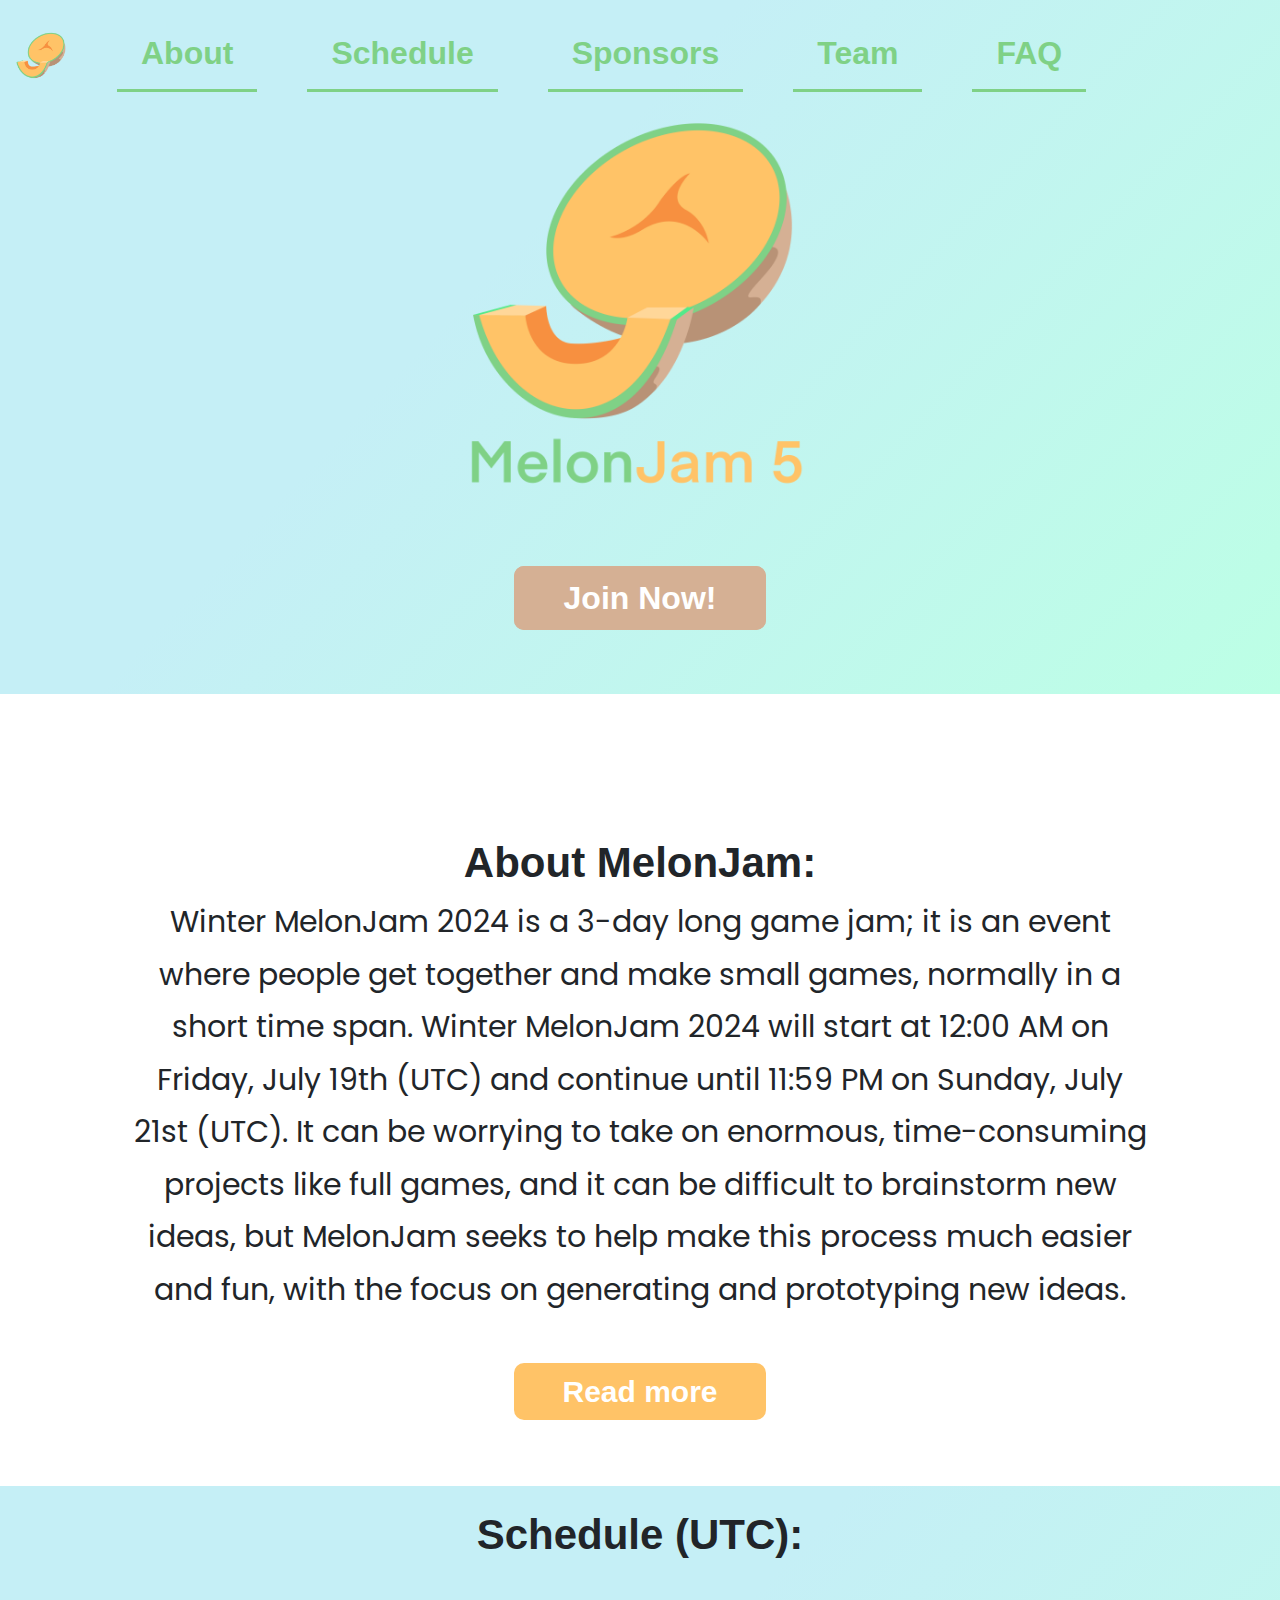
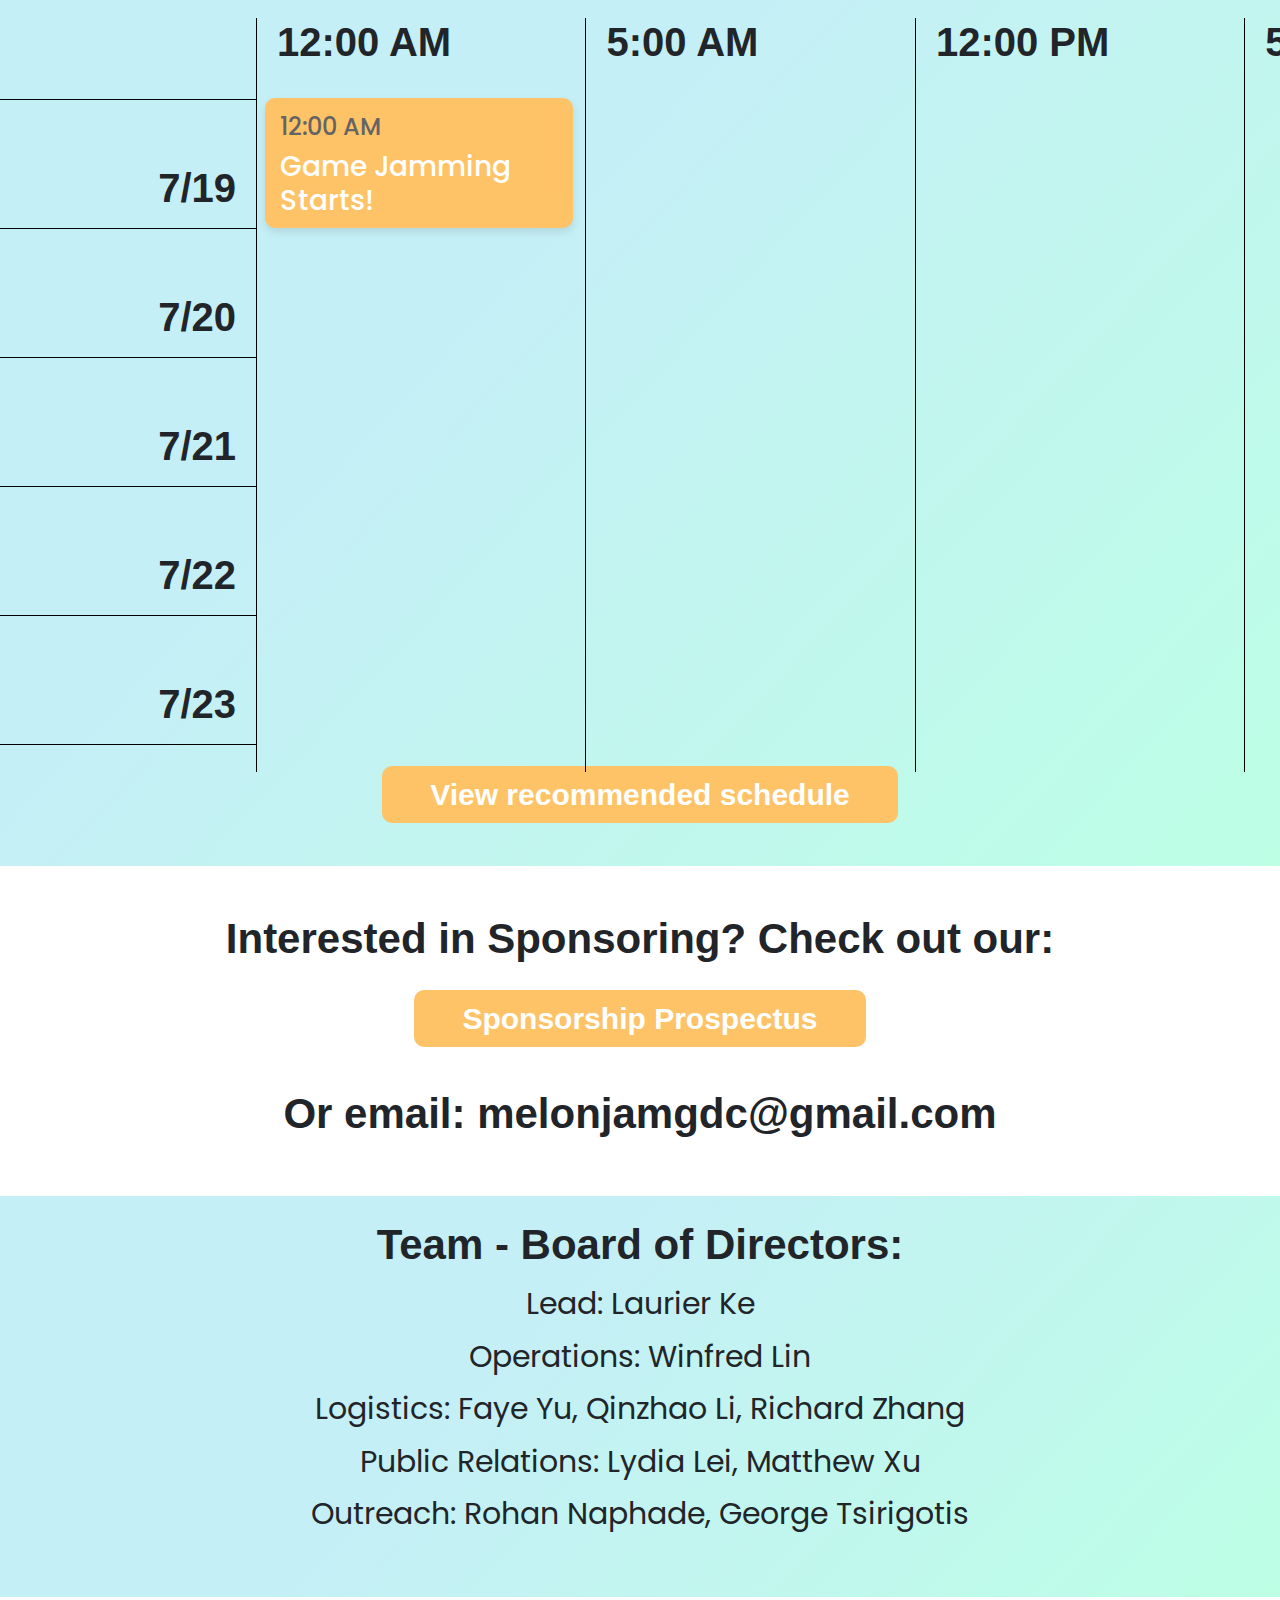
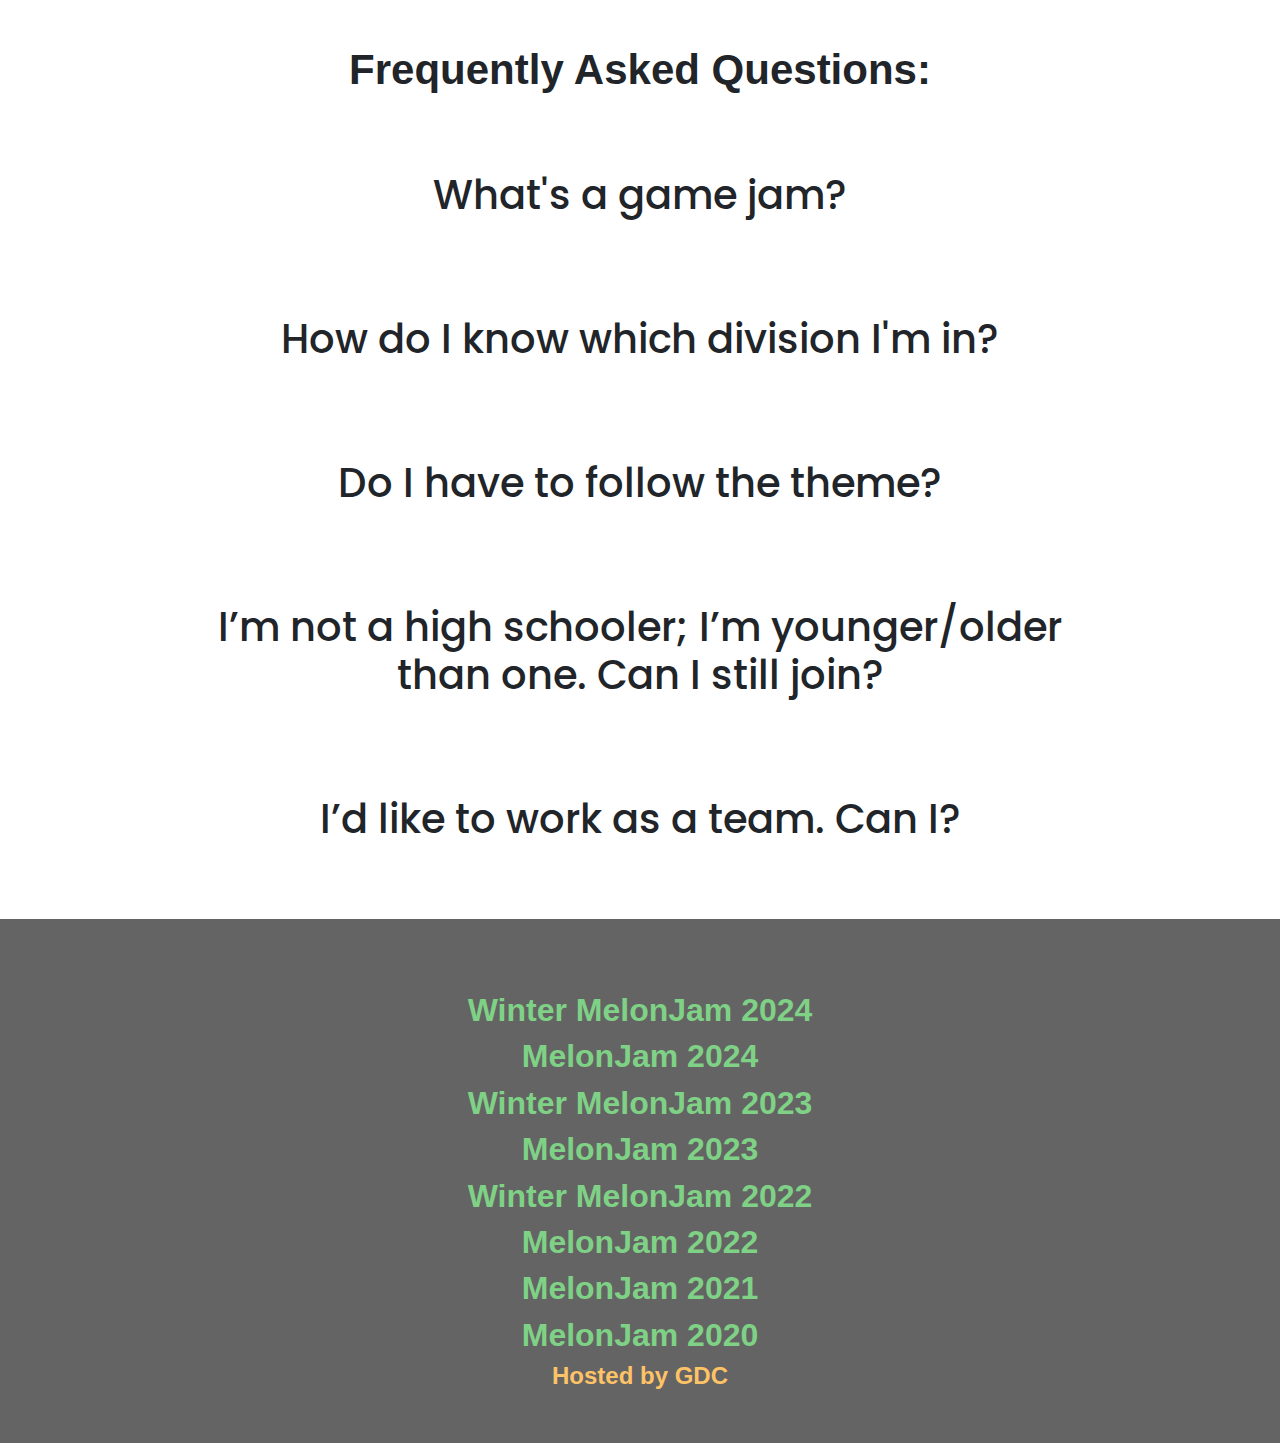
==== index.html @ fa2f2f5b "change names" ====
<!DOCTYPE html>
<html lang="en">

<head>
	<!-- Required meta tags -->
	<meta charset="utf-8">
	<meta name="viewport" content="width=device-width, initial-scale=1, shrink-to-fit=yes">

	<!-- Page Preview Information -->
	<meta name="description"
		content="Winter MelonJam 2024 is a game jam created by the Cupertino Game Dev Club with the intent of bridging the gap between high schoolers with a game development interest and experienced game developers.">
	<meta name="keywords"
		content="MelonJam 2, MelonJam 3, MelonJam 4, MelonJam 5, Melon Jam, MelonJam, Game Jam, CGDC, GDC, Game Dev Club, Cupertino, Cupertino Game Dev Club, Cupertino Game Development Club, Hackathon, Games, Video Games, Programming, Coding, Development, Unity, C#">
	<meta property="og:title" content="Winter MelonJam 2024">
	<meta property="twitter:title" content="Winter MelonJam 2024">
	<meta property="og:description"
		content="Winter MelonJam 2024 is a game jam created by the Cupertino Game Dev Club with the intent of bridging the gap between high schoolers with a game development interest and experienced game developers.">
	<meta property="twitter:description"
		content="Winter MelonJam 2024 is a game jam created by the Cupertino Game Dev Club with the intent of bridging the gap between high schoolers with a game development interest and experienced game developers.">
	<meta property="og:image" content="images/MelonJam 4/logos/melon_withBG.png">
	<meta property="twitter:image" content="images/MelonJam 4/logos/melon_withBG.png">
	<meta property="og:url" content="https://gamedevclub.tech/melonjam/">
	<link rel="shortcut icon" href="images/MelonJam 4/logos/melon-icon.png" />

	<!-- CSS stylesheets -->
	<link rel="stylesheet" href="css/primary.css">

	<!-- JavaScripts -->
	<script type="text/javascript" src="js/primary.js"></script>

	<!-- Fonts -->
	<link
		href="https://fonts.googleapis.com/css2?family=Poppins:ital,wght@0,100;0,200;0,300;0,400;0,500;0,600;0,700;0,800;0,900;1,100;1,200;1,300;1,400;1,500;1,600;1,700;1,800;1,900&display=swap"
		rel="stylesheet">

	<!-- Bootstrap -->
	<!-- <script src="https://code.jquery.com/jquery-3.4.1.slim.min.js" integrity="sha384-J6qa4849blE2+poT4WnyKhv5vZF5SrPo0iEjwBvKU7imGFAV0wwj1yYfoRSJoZ+n" crossorigin="anonymous"></script>
	<script src="https://cdn.jsdelivr.net/npm/popper.js@1.16.0/dist/umd/popper.min.js" integrity="sha384-Q6E9RHvbIyZFJoft+2mJbHaEWldlvI9IOYy5n3zV9zzTtmI3UksdQRVvoxMfooAo" crossorigin="anonymous"></script>
	<script src="https://stackpath.bootstrapcdn.com/bootstrap/4.4.1/js/bootstrap.min.js" integrity="sha384-wfSDF2E50Y2D1uUdj0O3uMBJnjuUD4Ih7YwaYd1iqfktj0Uod8GCExl3Og8ifwB6" crossorigin="anonymous"></script>

	<link rel="stylesheet" href="https://stackpath.bootstrapcdn.com/bootstrap/4.4.1/css/bootstrap.min.css" integrity="sha384-Vkoo8x4CGsO3+Hhxv8T/Q5PaXtkKtu6ug5TOeNV6gBiFeWPGFN9MuhOf23Q9Ifjh" crossorigin="anonymous">
	<link rel="stylesheet" href="https://stackpath.bootstrapcdn.com/font-awesome/4.7.0/css/font-awesome.min.css"> -->

	<link rel="stylesheet" href="https://maxcdn.bootstrapcdn.com/bootstrap/4.5.0/css/bootstrap.min.css">
	<script src="https://ajax.googleapis.com/ajax/libs/jquery/3.5.1/jquery.min.js"></script>
	<script src="https://cdnjs.cloudflare.com/ajax/libs/popper.js/1.16.0/umd/popper.min.js"></script>
	<script src="https://maxcdn.bootstrapcdn.com/bootstrap/4.5.0/js/bootstrap.min.js"></script>

	<link rel="stylesheet" href="https://cdnjs.cloudflare.com/ajax/libs/font-awesome/4.7.0/css/font-awesome.min.css">

	<title>Winter MelonJam 2024</title>

</head>

<style type="text/css">
	body,
	html {
		background-color: rgb(100, 100, 100);
	}
</style>

<body>

	<div id="header-div">
		<br>
		<nav class="navbar navbar-expand-md bg-transparent navbar-light">
			<a class="navbar-brand" href="#" onclick="scrollToTop()">
				<img src="images/Winter MelonJam 2024/logos/melon-icon.png" alt="MelonJam" id="navbar-logo">
			</a>
			<button class="navbar-toggler" type="button" data-toggle="collapse" data-target="#collapsibleNavbar">
				<span class="navbar-toggler-icon"></span>
			</button>
			<div class="collapse navbar-collapse navbar-toggleable-sm" id="collapsibleNavbar">
				<ul class="navbar-nav">
					<li class="nav-item">
						<a class="navbutton" href="#about" onclick="scrollToElement('about-div')">About</a>
					</li>
					<li class="nav-item">
						<a class="navbutton" href="#schedule" onclick="scrollToElement('schedule-div')">Schedule</a>
					</li>
					<li class="nav-item">
						<a class="navbutton" href="#sponsors" onclick="scrollToElement('sponsors-div')">Sponsors</a>
					</li>
					<li class="nav-item">
						<a class="navbutton" href="#team" onclick="scrollToElement('team-div')">Team</a>
					</li>
					<li class="nav-item">
						<a class="navbutton" href="#FAQ" onclick="scrollToElement('faq-div')">FAQ</a>
					</li>
				</ul>
			</div>
		</nav>

		<img src="images/Winter MelonJam 2024/logos/melon5_no_date.png" alt="MelonJam" id="header-logo" onclick="scrollToTop()">

		<br><br>

		<a href="https://itch.io/jam/melonjam5" id="join-button" target="_blank">Join Now!</a>
		<br><br><br><br>
	</div>


	<div id="about-div">
		<br><br>

		<!-- <img src="images/Winter MelonJam 2024/logos/theme_text.png" /> -->

		<br><br>
		<br><br>
		<h1 style="font-size: 42px; font-weight: 600;">About MelonJam:</h1>
		<h1
			style="width: 80vw; margin: auto; line-height: 1.75; font-weight: 400; font-size: 30px; font-family: 'Poppins', sans-serif;">
			Winter MelonJam 2024 is a 3-day long game jam; it is an event where people get together and make small games, normally
			in a short time span. Winter MelonJam 2024 will start at 12:00 AM on Friday, July 19th (UTC) and continue until 11:59
			PM on Sunday, July 21st (UTC). It can be worrying to take on enormous, time-consuming projects like full
			games, and it can be difficult to brainstorm new ideas, but MelonJam seeks to help make this process much
			easier and fun, with the focus on generating and prototyping new ideas.
			<br><br>
			<span id="about-more-text">
				Winter MelonJam 2024 was created by the Cupertino Game Development Club with the intent of bridging the gap
				between high schoolers with a game development interest and experienced game developers. We offer a
				chance for students interested in game development to try their hand at making a small game while
				encouraging them to improve their skills so that they can make something big in the future. True to the
				purpose of a game jam, MelonJam also gives developers a chance to have fun brainstorming and developing
				a game, irrespective of experience.
				<br><br>
			</span>
		</h1>
		<a id="read-more-button" onclick="readMore()">Read more</a>
		<br><br><br><br>
	</div>

	<!-- hidden for now -->
	<div id="schedule-div">
		<br>
		<h1 style="font-size: 42px; font-weight: 600;">Schedule (UTC):</h1>
		<!-- <br>
		<h1 style="font-weight: 400; font-size: 36px; font-family: 'Poppins', sans-serif; line-height: 2;"><i>August 6th, 8:00 AM:</i> Theme Announced<br><i>August 9th, 6:00 PM:</i> MelonJam Ends</h1>
		<br><br><br> -->

		<div id="days">
			<hr style="border-color: black;">
			<br><br>
			<h1 class="day-text">7/19</h1>
			<hr style="border-color: black;">
			<br><br>
			<h1 class="day-text">7/20</h1>
			<hr style="border-color: black;">
			<br><br>
			<h1 class="day-text">7/21</h1>
			<hr style="border-color: black;">
			<br><br>
			<h1 class="day-text">7/22</h1>
			<hr style="border-color: black;">
			<br><br>
			<h1 class="day-text">7/23</h1>
			<hr style="border-color: black;">
		</div>

		<div id="timings">
			<div class="time-column">
				<h1 class="time-text">12:00 AM</h1>
				<br>
				<div class="event special" onclick="openModal('start-modal')">
					<h4 style="color: rgb(100, 100, 100);">12:00 AM</h4>
					<h3>Game Jamming<br>Starts!</h3>
				</div>
				<div id="start-modal" class="event-modal">
					<span class="close" onclick="closeModal('start-modal')">&times</span>
					<h3 style="font-weight: 700">Game Jamming Begins!</h3>
					<div style="margin-top: 15px; padding-left: 5px;">
						<i class="icon fa fa-clock-o"></i>
						<h4
							style="font-weight: 600; font-family: 'Poppins', sans-serif; display: inline-block; padding-left: 10px; margin-top: -2px; vertical-align: top;">
							7/23, 12:00 AM</h4>
						<br>
						<i class="icon fa fa-external-link"></i>
						<h4
							style="font-weight: 600; font-family: 'Poppins', sans-serif; display: inline-block; padding-left: 10px; margin-top: -2px; vertical-align: top;">
							<a href="https://melon-jam-3.devpost.com/">Devpost</a>
						</h4>
					</div>
				</div>
				<div class="event placeholder">
					<h1>placeholder</h1>
				</div>
				<div class="event placeholder">
					<h1>placeholder</h1>
				</div>
				<div class="event placeholder">
					<h1>placeholder</h1>
				</div>
				<div class="event placeholder">
					<h1>placeholder</h1>
				</div>
				<br>
			</div>

			<div class="time-column">
				<h1 class="time-text">5:00 AM</h1>
				<br>
				<div class="event placeholder">
					<h1>placeholder</h1>
				</div>
				<div class="event placeholder">
					<h1>placeholder</h1>
				</div>
				<div class="event placeholder">
					<h1>placeholder</h1>
				</div>
				<div class="event placeholder">
					<h1>placeholder</h1>
				</div>
				<div class="event placeholder">
					<h1>placeholder</h1>
				</div>
				<br>
			</div>

			<div class="time-column">
				<h1 class="time-text">12:00 PM</h1>
				<br>
				<div class="event placeholder">
					<h1>placeholder</h1>
				</div>
				<div class="event placeholder">
					<h1>placeholder</h1>
				</div>
				<div class="event placeholder">
					<h1>placeholder</h1>
				</div>
				<div class="event placeholder">
					<h1>placeholder</h1>
				</div>
				<div class="event placeholder">
					<h1>placeholder</h1>
				</div>
				<br>
			</div>

			<div class="time-column">
				<h1 class="time-text">5:00 PM</h1>
				<br>
				<div class="event placeholder">
					<h1>placeholder</h1>
				</div>
				<div class="event placeholder">
					<h1>placeholder</h1>
				</div>
				<div class="event placeholder">
					<h1>placeholder</h1>
				</div>
				<div class="event placeholder">
					<h1>placeholder</h1>
				</div>
				<div class="event placeholder">
					<h1>placeholder</h1>
				</div>
				<br>
			</div>

			<div class="time-column">
				<h1 class="time-text">6:00 PM</h1>
				<br>
				<div class="event placeholder">
					<h1>placeholder</h1>
				</div>
				<div class="event placeholder">
					<h1>placeholder</h1>
				</div>
				<div class="event placeholder">
					<h1>placeholder</h1>
				</div>
				<div class="event placeholder">
					<h1>placeholder</h1>
				</div>
				<div class="event placeholder">
					<h1>placeholder</h1>
				</div>
				<br>
			</div>

			<div class="time-column">
				<h1 class="time-text">8:00 PM</h1>
				<br>
				<div class="event placeholder">
					<h1>placeholder</h1>
				</div>
				<div class="event placeholder">
					<h1>placeholder</h1>
				</div>
				<div class="event special" onclick="openModal('end-modal')">
					<h4 style="color: rgb(100, 100, 100);">11:59 PM</h4>
					<h3>Game Jamming<br>Ends</h3>
				</div>
				<div id="end-modal" class="event-modal" style="margin-top: 15px">
					<span class="close" onclick="closeModal('end-modal')">&times</span>
					<h3 style="font-weight: 700">Game Jamming Ends!</h3>
					<div style="margin-top: 15px; padding-left: 5px;">
						<i class="icon fa fa-clock-o"></i>
						<h4
							style="font-weight: 600; font-family: 'Poppins', sans-serif; display: inline-block; padding-left: 10px; margin-top: -2px; vertical-align: top;">
							7/24, 11:59 PM</h4>
						<br>
						<i class="icon fa fa-external-link"></i>
						<h4
							style="font-weight: 600; font-family: 'Poppins', sans-serif; display: inline-block; padding-left: 10px; margin-top: -2px; vertical-align: top;">
							<a href="https://melon-jam-3.devpost.com/">Devpost</a>
						</h4>
					</div>
				</div>
				<div class="event placeholder">
					<h1>placeholder</h1>
				</div>
				<div class="event placeholder">
					<h1>placeholder</h1>
				</div>
				<br>
			</div>
		</div>

		<a id="schedule-extra-button"
			href="https://docs.google.com/document/d/e/2PACX-1vTiIDMz_FLWM-II-eNREgKXKWJWt0DzXrALLHUT91txx8PkkzR3udskTYb6exy9FwD1CJ2N05s0YTfB/pub">View
			recommended schedule</a>
	</div>

	<div id="sponsors-div">
		<br><br>
		<!--
		<h1 style="font-size: 42px; font-weight: 600; font-family: 'Century Gothic', sans-serif;">MelonJam Sponsors &
			Partners:</h1>

		<br>
		
		<h1 style="font-size: 42px; font-weight: 600; font-family: 'Century Gothic', sans-serif;">Gold Tier</h1>

		<div id="golds" style="display: flex; width: 100%; justify-content: center; ">
			<div style="width: 500px; position: relative;" class="sponsor">
				<img decoding="async" width="177" height="192"
					src="https://cartooncoffeegames.com/wp-content/uploads/2023/01/CC-Wave-001.gif"
					class="attachment-large size-large wp-image-298" style="-webkit-filter: drop-shadow(5px 5px 5px #ffd700);
    filter: drop-shadow(5px 5px 5px #ffd700);" onclick="window.open('https://cartooncoffeegames.com/')">

				<img src="images/Winter MelonJam 2023/sponsors/cartoon-coffee.png" alt="Cartoon Coffee"
					style="width:fit-content; position: absolute; top: 50%; left: 50%; transform: translate(-65%, -20%); min-width: 446px"
					class="sponsor sp-gold" width="446" height="121"
					onclick="window.open('https://cartooncoffeegames.com/')">
			</div>


			<img src="images/Winter MelonJam 2023/sponsors/wolfram.png" alt="Wolfram" class="sponsor sp-gold"
				width="300" height="236.5" onclick="window.open('https://www.wolfram.com')">
		</div>




		<h1 style="font-size: 42px; font-weight: 600; font-family: 'Century Gothic', sans-serif;">Silver Tier</h1>

		<img src="images/Winter MelonJam 2023/sponsors/synty_studios.png" alt="Synty Studios" class="sponsor sp-silver"
			width="300" height="90" onclick="window.open('https://www.syntystudios.com/')">


		<img src="images/Winter MelonJam 2024/sponsors/onepassword.png" alt="1password" class="sponsor sp-silver" width="300"
			height="=80" onclick="window.open('https://1password.com/')">

		<br>
		<img src="images/Winter MelonJam 2024/sponsors/axure.svg" alt="Axure" class="sponsor sp-silver" width="300" height="80"
			onclick="window.open('https://www.axure.com/')">


		<img src="images/Winter MelonJam 2023/sponsors/WeLoveIndies.png" alt="WeLoveIndies" class="sponsor sp-silver"
			width="300" height="73" onclick="window.open('https://www.weloveindies.com/en')">

		<br>
		<img src="images/Winter MelonJam 2023/sponsors/interview-cake.png" alt="Interview Cake"
			class="sponsor sp-silver" width="400" height="74" onclick="window.open('https://www.interviewcake.com/')">

		<img src="images/Winter MelonJam 2023/sponsors/wesbos.png" alt="wesbos" class="sponsor sp-silver" width="150"
			height="123" onclick="window.open('https://wesbos.com/')">



		<img src="images/Winter MelonJam 2024/sponsors/simmer.png" alt="Simmer.io" class="sponsor sp-silver" width="150"
			height="150" onclick="window.open('https://simmer.io/')">

		<br>

		<h1 style="font-size: 42px; font-weight: 600; font-family: 'Century Gothic', sans-serif;">Bronze Tier</h1>

		<img src="images/Winter MelonJam 2024/sponsors/desmos.png" alt="Desos" class="sponsor sp-bronze" width="300" height="80"
			onclick="window.open('https://www.desmos.com/')">

		<img src="images/MelonJam 4/sponsors/construct.svg" alt="Construct" class="sponsor sp-bronze" width="180"
			height="180" onclick="window.open('https://www.construct.net/')">

		<img src="images/MelonJam 5/sponsors/Kenney.png" alt="Kenney" class="sponsor sp-bronze" width="160" height="60"
			onclick="window.open('https://www.swish-swoosh.com/')">

		<br>
		<img src="images/Winter MelonJam 2023/sponsors/aseprite.png" alt="Aseprite" class="sponsor sp-bronze"
			width="142" height="57" onclick="window.open('https://aseprite.com')">

		<img src="images/Winter MelonJam 2023/sponsors/pyxel-edit.png" alt="Pyxel Edit" class="sponsor sp-bronze"
			width="158" height="58" onclick="window.open('https://pyxeledit.com/')">
		<img src="images/MelonJam 2/sponsors/aops.png" alt="AoPS" class="sponsor sp-bronze" width="240" height="80"
			onclick="window.open('https://artofproblemsolving.com/company')">

		<br>

		<h1 style="font-size: 42px; font-weight: 600; font-family: 'Century Gothic', sans-serif;">Powered By</h1>

		<img src="images/Winter MelonJam 2023/sponsors/hack+.png" alt="Hack+" class="sponsor" style="-webkit-filter: drop-shadow(20px 20px 20px #579dff);
    filter: drop-shadow(20px 20px 20px #579dff);" width="250" height="70" onclick="window.open('https://hackplus.io')">
		<br><br>
		-->
		<h1 style="font-size: 42px; font-weight: 600;">Interested in Sponsoring? Check out our:</h1>
		<br>
		<a id="prospectus-button" target="_blank"
			href="https://drive.google.com/file/d/1rzOGh5JLQzOQ8kSi34Z1xXZ49QATA4wv/view">Sponsorship Prospectus</a>
		<br>
		<br>
		<br>
		<h1 style="font-size: 42px; font-weight: 600;"> Or email: melonjamgdc@gmail.com</h1>
		<br><br>
	</div>



	<div id="team-div">
		<br>
		<h1 style="font-size: 42px; font-weight: 600;">Team - Board of Directors:</h1>
		<h1 style="font-weight: 400; font-size: 30px; font-family: 'Poppins', sans-serif; line-height: 1.75;">
			Lead: Laurier Ke<br>
			Operations: Winfred Lin<br>
			Logistics: Faye Yu, Qinzhao Li, Richard Zhang<br>
			Public Relations: Lydia Lei, Matthew Xu<br>
			Outreach: Rohan Naphade, George Tsirigotis
		</h1>
		<br><br>
	</div>

	<div id="faq-div">
		<br><br>
		<h1 style="font-size: 42px; font-weight: 600; font-family: 'Century Gothic', sans-serif;">Frequently Asked
			Questions:</h1>
		<br>

		<div class="faq" onclick="expandFAQ(0)" onmouseover="enterHoverFAQ(0)" onmouseout="exitHoverFAQ(0)">
			<h1 style="font-weight: 500;">What's a game jam?</h1>
			<p class="faq-answer">
				<br>
				A game jam is a lot like a hackathon for games. People develop games using any tools that they have,
				then submit them by a due date. As with hackathons, people are free to use any resources that are
				available to them to develop their game: their game engine of choice, their digital art program of
				choice, youtube coding tutorials, books on art, anything. You can even use human resources—you can team
				up with others to make your game better.
				<br><br>
				Most game jams, as does MelonJam, also have a theme. Some jams prefer or require that you stick to the
				theme; others don’t, and only intend for the theme to be a tool to kickstart your brainstorming. To make
				the jam more challenging and to enforce creativity via restriction, MelonJam requires that you connect
				your game to the theme in some way.
				<br><br>
			</p>
		</div>

		<div class="faq" onclick="expandFAQ(1)" onmouseover="enterHoverFAQ(1)" onmouseout="exitHoverFAQ(1)">
			<h1 style="font-weight: 500;">How do I know which division I'm in?</h1>
			<p class="faq-answer">
				<br>
				<img style="width:80%; height: 80%" src="images/Winter MelonJam 2024/logos/mj5_flowchart.png" alt="">
				<br><br>
				<!--At present, the pandemic has forced most schools to make use of distance learning; even before that, schools have been utilizing technology to aid students in education. We are therefore relatively confident that you are affiliated in some way with a learning management system. In the sign up form, we will request some of the information associated with that account—only as much as is appropriate to confirm your identity, and no more. Once you sign up, we will use the information given to us to determine whether you are a high school student or younger. If you cannot do so, you still have the chance to compete for the advanced prize.-->
				<!--You can use the flowchart above, or look at the requirements below. For MelonJam 5, we will have 3 divisions with staggered prizes: Novice, Intermediate, and Advanced.-->
				You can use the flowchart above. For Winter MelonJam 2024, we will have 3 divisions with staggered prizes: Novice,
				Intermediate, and Advanced.
				<br><br>
				If you feel confident enough, feel free to jump to a higher division and get better prizes! On the flip
				side - no smurfing.
				<!--
				NOVICE:<br>
				- First < 1 week game jam for over half your team AND<br>
				- Over half the team has < 1 year of game dev experience<br><br>
				INTERMEDIATE:<br>
				- MelonJam 5 is the first < 1 week game jam for exactly half your team OR<br>
				- <= 2 years game dev experience for all of the team OR<br>
				- Each member published <=3 games OR<br>
				- MelonJam is the 2nd or 3rd < 1 week game jam for all of the team OR<br>
				- 1st time participating in a game-related project with this team (this one's more loose; if you feel confident enough, feel free to jump to Advanced and get better prizes!)<br><br>
				All teams that don't fall under any of the requirements above participate in the Advanced category.-->
				<br><br>
			</p>
		</div>

		<div class="faq" onclick="expandFAQ(2)" onmouseover="enterHoverFAQ(2)" onmouseout="exitHoverFAQ(2)">
			<h1 style="font-weight: 500;">Do I have to follow the theme?</h1>
			<p class="faq-answer">
				<br>
				Yes; to be eligible for a prize, your game must have some aspect that fits the theme in some way. This
				is because we want to make the jam more challenging as well as enforce creativity through restriction.
				<br><br>
			</p>
		</div>

		<br>

		<div class="faq" onclick="expandFAQ(3)" onmouseover="enterHoverFAQ(3)" onmouseout="exitHoverFAQ(3)">
			<h1 style="font-weight: 500;">I’m not a high schooler; I’m younger/older than one. Can I still join? </h1>
			<p class="faq-answer">
				<br>
				Yes; we do not intend to restrict anyone from participating in MelonJam. While we do target
				pre-collegiate students in particular, we believe that there is much to gain from having people from all
				sorts of backgrounds share their games and ideas with others.
				<br><br>
			</p>
		</div>

		<div class="faq" onclick="expandFAQ(4)" onmouseover="enterHoverFAQ(4)" onmouseout="exitHoverFAQ(4)">
			<h1 style="font-weight: 500;">I’d like to work as a team. Can I?</h1>
			<p class="faq-answer">
				<br>
				Yes, you may, for any group of up to 4 people. Just make sure you confirm which division your team falls
				under; the definitions were made to prevent piggybacking, where one experienced team member takes care
				of the work for others.
				<br><br>
			</p>
		</div>

		<br><br>
	</div>

	<footer id="footer">
		<br><br><br>
		<h2 class="footerMJ" onclick="scrollToTop()">Winter MelonJam 2024</h2> <!-- new -->
		<h2 class="footerMJ" onclick="window.open('./2024')">MelonJam 2024</h2> <!-- new -->
		<h2 class="footerMJ" onclick="window.open('./winter2023')">Winter MelonJam 2023</h2>
		<h2 class="footerMJ" onclick="window.open('./2023')">MelonJam 2023</h2>
		<h2 class="footerMJ" onclick="window.open('./winter2022')">Winter MelonJam 2022</h2>
		<h2 class="footerMJ" onclick="window.open('./2022')">MelonJam 2022</h2>
		<h2 class="footerMJ" onclick="window.open('./2021')">MelonJam 2021</h2>
		<h2 class="footerMJ" onclick="window.open('./2020')">MelonJam 2020</h2>
		<h4 class="footerGDC" onclick="window.location.href = '..'">Hosted by GDC<h4>
				<br> <!--test-->

				<p class="legal" style="display: none;">MelonJam is fiscally sponsored by Hack Club Bank, a project by
					the The Hack Foundation (d.b.a Hack Club), a 501(c)(3) nonprofit (EIN: 81-2908499).</p>
	</footer>

</body>

</html>
---- css/primary.css ----
::selection {
    background: rgba(118, 250, 255, 0.164);
    text-shadow: 0px 0px 2px;
}

::-webkit-scrollbar {
    width: 10px;
    background-color: rgb(197, 239, 246);
}



/* Track */
::-webkit-scrollbar-track {
    border-radius: 0px;
    background: rgba(0, 0, 0, 0);
}

/* Handle */
::-webkit-scrollbar-thumb {
    background: rgb(127, 209, 134);
    border-radius: 10px;
}

/* Handle on hover */
::-webkit-scrollbar-thumb:hover {
    background: rgb(95, 157, 101);
}

#header-div {
    background: linear-gradient(313deg, rgba(2, 0, 36, 1) 0%, rgba(188, 255, 229, 1) 0%, rgba(197, 239, 246, 1) 61%);
    margin-top: -15px;
    width: 100%;
    text-align: center;
}

#navbar-logo {
    width: 50px;
    height: 50px;
    margin-right: 35px;
    transition: all 0.5s;
}

#navbar-logo:hover {
    transform: scale(1.25);
}

.navbutton {
    display: inline-block;
    font-size: 32px;
    color: rgb(127, 209, 134);
    font-weight: 700;
    padding: 12px 24px;
    padding-bottom: 12px;
    border-radius: 0px;
    text-decoration: none;
    position: relative;
    border-bottom: solid 3px rgb(127, 209, 134);
    margin-right: 50px;
    transition: all 0.7s;
}

.navbutton:hover {
    border-bottom: none;
    border-radius: 50px;
    text-decoration: none;
    text-decoration-color: white;
    color: white;
    background-color: rgb(127, 209, 134);
}

#header-logo {
    cursor: pointer;
    width: 450px;
    height: 450px;
    text-align: center;
    transition: all 0.5s;
}

#header-logo:hover {
    transform: scale(1.05);
    /* filter: drop-shadow(5px 5px 5px rgba(255, 195, 103, 0.625)); */
}

#dates {
    font-family: 'Poppins', sans-serif;
    font-weight: 600;
}

#join-button {
    font-size: 32px;
    font-weight: 700;
    color: white;
    border: 2px solid rgb(213, 176, 148);
    background-color: rgb(213, 176, 148);
    padding: 12px 48px;
    border-radius: 10px;
    transition: all 0.5s;
    font-family: 'Century Gothic', sans-serif;
}

#join-button:hover {
    color: white;
    padding: 12px 64px;
    border-radius: 25px;
    border-color: rgb(192, 153, 133);
    text-decoration: none;
    background-color: rgb(192, 153, 133);
}

#about-div {
    width: 100%;
    text-align: center;
    background-color: white;
    font-weight: 700;
    font-family: 'Century Gothic', sans-serif;
}

#about-more-text {
    display: none;
}

#read-more-button {
    background-color: rgba(255, 195, 103, 1.0);
    cursor: pointer;
    font-size: 30px;
    color: white;
    border-radius: 10px;
    padding: 12px 48px;
    transition: all 0.5s;
}

#read-more-button:hover {
    color: white;
    background-color: rgba(247, 144, 64, 1.0);
    border-radius: 25px;
    padding: 12px 64px;
}

#schedule-extra-button {
    margin-top: 1050px;
    background-color: rgba(255, 195, 103, 1.0);
    cursor: pointer;
    font-size: 30px;
    color: white;
    border-radius: 10px;
    padding: 12px 48px;
    transition: all 0.5s;
}

#schedule-extra-button:hover {
    background-color: rgba(247, 144, 64, 1.0);
    border-radius: 25px;
    padding: 12px 64px;
    text-decoration: none;
}

#schedule-div {
    background: linear-gradient(313deg, rgba(2, 0, 36, 1) 0%, rgba(188, 255, 229, 1) 0%, rgba(197, 239, 246, 1) 61%);
    width: 100%;
    height: 980px;
    text-align: center;
    font-weight: 700;
    font-family: 'Century Gothic', sans-serif;
}

#days {
    margin-top: 115px;
    width: 20%;
    float: left;
    text-align: right;
}

.day-text {
    font-weight: 700;
    padding-right: 20px;
}

#timings {
    white-space: nowrap;
    float: left;
    width: 80%;
    margin-top: 50px;
    overflow-x: scroll;
}

.time-column {
    text-align: left;
    position: relative;
    width: 325px;
    /* 26.66% */
    display: inline-block;
    vertical-align: top;
    margin: auto;
    border-left: 1px solid black;
}

.time-text {
    font-weight: 600;
    padding-left: 20px;
}

.event {
    color: white;
    background-color: rgb(127, 209, 134);
    width: 95%;
    height: 130px;
    margin: auto;
    font-family: 'Poppins', sans-serif;
    border-radius: 10px;
    padding: 15px 0px 0px 15px;
    cursor: pointer;
    box-shadow: 0 4px 8px 0 rgba(0, 0, 0, 0.1);
    transition: all 0.2s;
}

.event:hover {
    box-shadow: 0 4px 8px 0 rgba(0, 0, 0, 0.2), 0 6px 20px 0 rgba(0, 0, 0, 0.19);
    background-color: rgb(124, 194, 130);
}

.placeholder {
    visibility: hidden;
}

.special {
    background-color: rgb(255, 195, 103);
}

.special:hover {
    background-color: rgb(245, 175, 71);
}

.event-modal {
    display: none;
    /* Hidden by default */
    position: absolute;
    /* Stay in place */
    z-index: 1;
    /* Sit on top */
    padding: 20px;
    /* Location of the box */
    width: 400px;
    height: auto;
    margin-left: 10px;
    margin-top: 10px;
    border-radius: 10px;
    padding: 20px;
    box-shadow: 0 4px 8px 0 rgba(0, 0, 0, 0.2);
    transition: all 0.2s;
    overflow: auto;
    /* Enable scroll if needed */
    background-color: white;
}

/* The Close Button */
.close {
    color: #aaaaaa;
    float: right;
    font-size: 28px;
    font-weight: bold;
    transition: all 0.2s;
}

.close:hover,
.close:focus {
    color: #000;
    text-decoration: none;
    cursor: pointer;
    transform: scale(1.25);
}

.icon {
    transform: scale(1.5);
}

#sponsors-div {
    width: 100%;
    text-align: center;
    font-family: 'Century Gothic', sans-serif;
    background-color: white;
}

.sponsor {
    display: inline-block;
    margin: 25px 50px;
    max-width: 90%;
    cursor: pointer;
    transition: all 0.5s;
}


.sp-gold {
    -webkit-filter: drop-shadow(20px 20px 20px #ffd700);
    filter: drop-shadow(20px 20px 20px #ffd700);
}

.sp-silver {
    -webkit-filter: drop-shadow(20px 20px 20px #606568);
    filter: drop-shadow(20px 20px 20px #606568);
}

.sp-bronze {
    -webkit-filter: drop-shadow(20px 20px 20px #CD7F32);
    filter: drop-shadow(20px 20px 20px #CD7F32);
}

.theme {
    margin: 0px 0px;
    max-width: 50%;
    cursor: pointer;
    transition: all 0.5s;
}

.theme:hover {
    transform: scale(1.10);
}

.sponsor:hover {
    transform: scale(1.05);
}

#prospectus-button {
    background-color: rgba(255, 195, 103, 1.0);
    cursor: pointer;
    font-size: 30px;
    font-weight: 600;
    color: white;
    border-radius: 10px;
    padding: 12px 48px;
    transition: all 0.5s;
}

#prospectus-button:hover {
    text-decoration: none;
    color: white;
    background-color: rgba(247, 144, 64, 1.0);
    border-radius: 25px;
    padding: 12px 64px;
}

#team-div {
    background: linear-gradient(313deg
            /* 223deg */
            , rgba(2, 0, 36, 1) 0%, rgba(188, 255, 229, 1) 0%, rgba(197, 239, 246, 1) 61%);
    width: 100%;
    font-family: 'Century Gothic', sans-serif;
    text-align: center;
}

#faq-div {
    width: 100%;
    text-align: center;
    background-color: white;
}

.faq {
    font-family: 'Poppins', sans-serif;
    width: 75vw;
    display: inline-block;
    margin: 20px;
    padding: 24px 36px;
    cursor: pointer;
    border-radius: 20px;
    transition: all 0.3s;
}

.faq-answer {
    font-family: 'Poppins', sans-serif;
    display: none;
    font-size: 24px;
}

#footer {
    width: 100%;
    background-color: rgb(100, 100, 100);
    height: 275px;
    text-align: center;
    color: rgb(127, 209, 134);
    font-family: 'Century Gothic', sans-serif;
}

.footerMJ {
    font-weight: 600;
    cursor: pointer;
    transition: all 0.2s;
}

.footerMJ:hover {
    letter-spacing: 1px;
}

.footerGDC {
    font-weight: 600;
    color: rgb(255, 195, 103);
    cursor: pointer;
    transition: all 0.2s;
}

.footerGDC:hover {
    letter-spacing: 1px;
}

.legal {
    color: white;
    font-family: 'Poppins', sans-serif;
    width: 50%;
    font-size: 18px;
    line-height: 1.5;
    margin: auto;
}

@media screen and (max-width: 1100px) {
    .navbutton {
        font-size: 20px;
        padding: 12px 18px;
        border-bottom: solid 2px rgb(127, 209, 134);
    }

    #navbar-logo {
        display: none;
    }
}

@media screen and (max-width: 1000px) {
    .faq {
        width: 90vw;
    }
}

@media screen and (max-width: 800px) {
    .legal {
        width: 80%;
    }

}

@media screen and (max-width: 768px) {
    .navbutton {
        font-size: 28px;
        padding: 12px 96px;
        border-bottom: solid 3px rgb(127, 209, 134);
        margin-bottom: 20px;
    }

    #golds {
        flex-direction: column;
        align-items: center;
    }
}

@media screen and (max-width: 730px) {
    #navbar-logo {
        display: none;
    }
}

@media screen and (max-width: 600px) {
    .sponsor {
        margin: 25px 0px;
        max-width: 80vw;
    }


}

@media screen and (max-width: 500px) {
    #header-logo {
        width: 95vw;
        height: 95vw;
        /* max-width: 50vw; */
    }
}

@media screen and (max-width: 450px) {
    #prospectus-button {
        background-color: rgba(255, 195, 103, 1.0);
        cursor: pointer;
        font-size: 6.5vw;
        font-weight: 600;
        color: white;
        border-radius: 10px;
        padding: 6px 24px;
        transition: all 0.5s;
    }

    #prospectus-button:hover {
        padding: 6px 24px;
    }
}
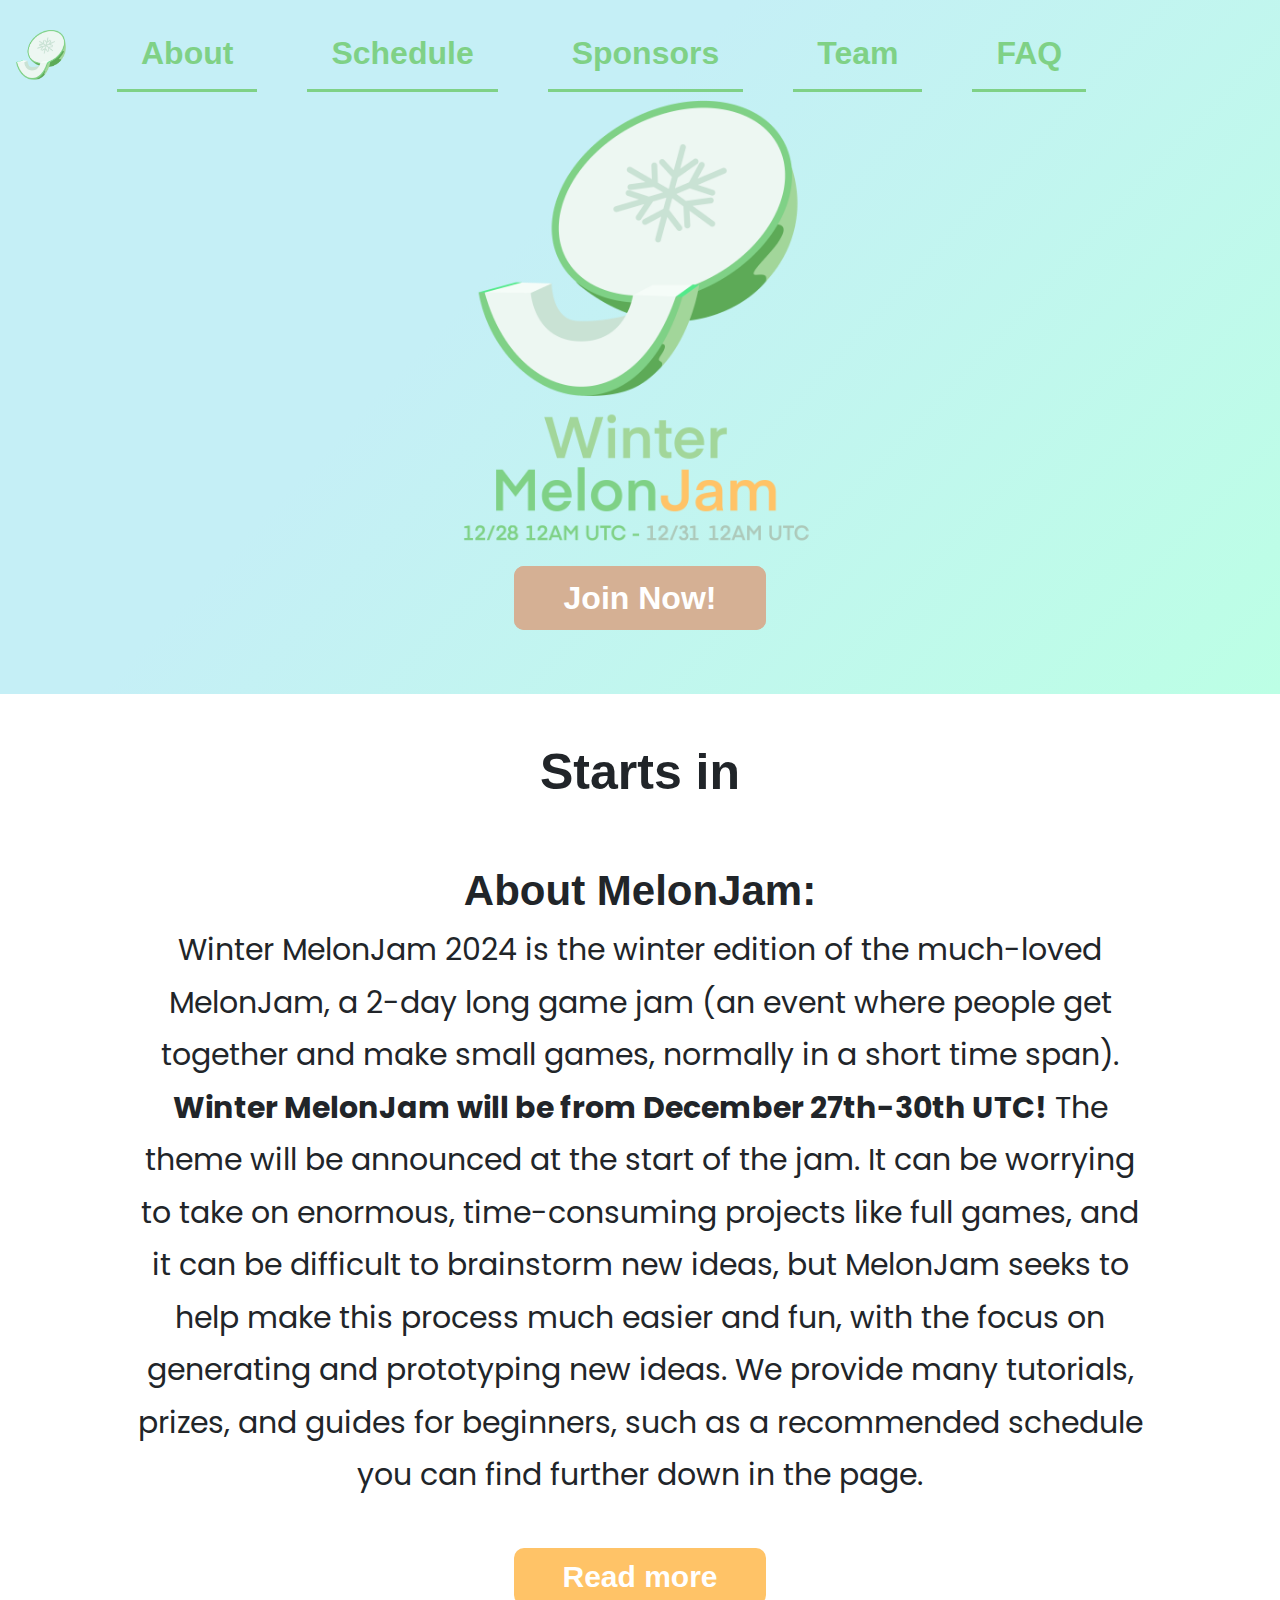
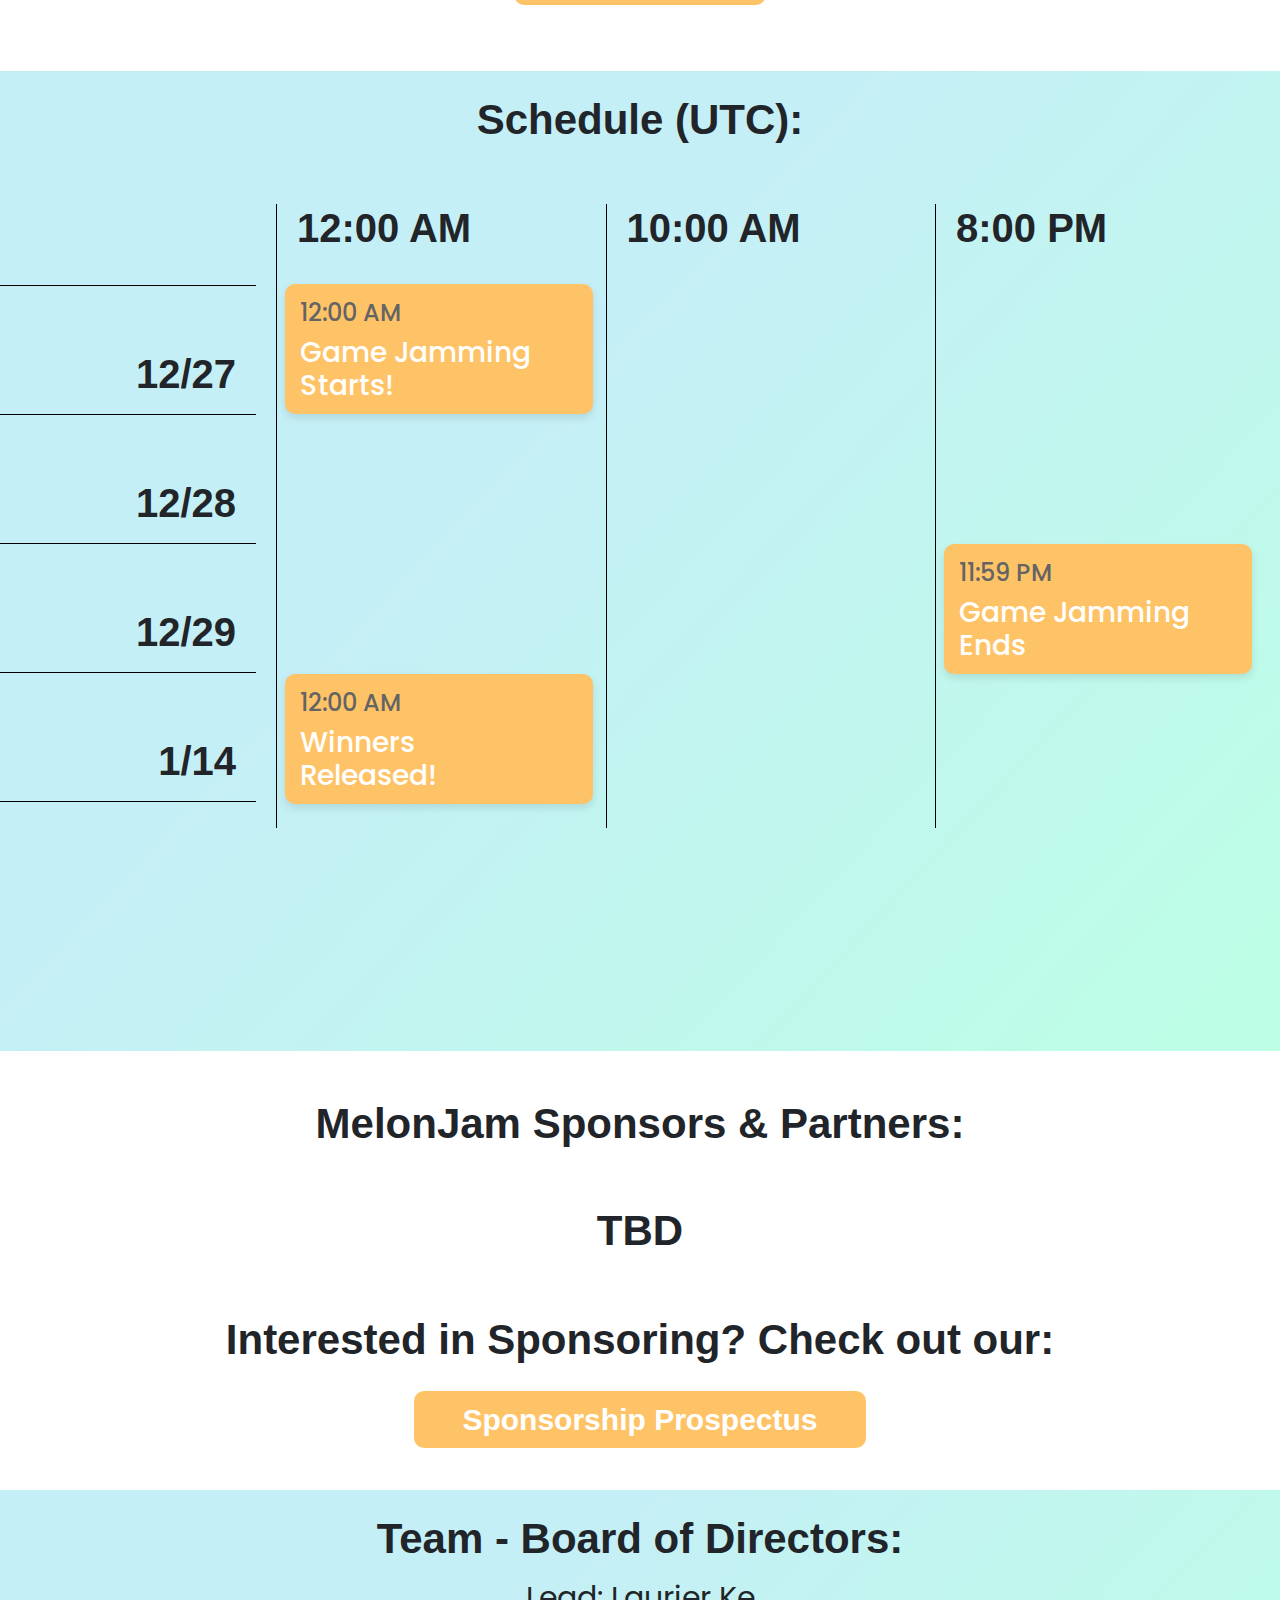
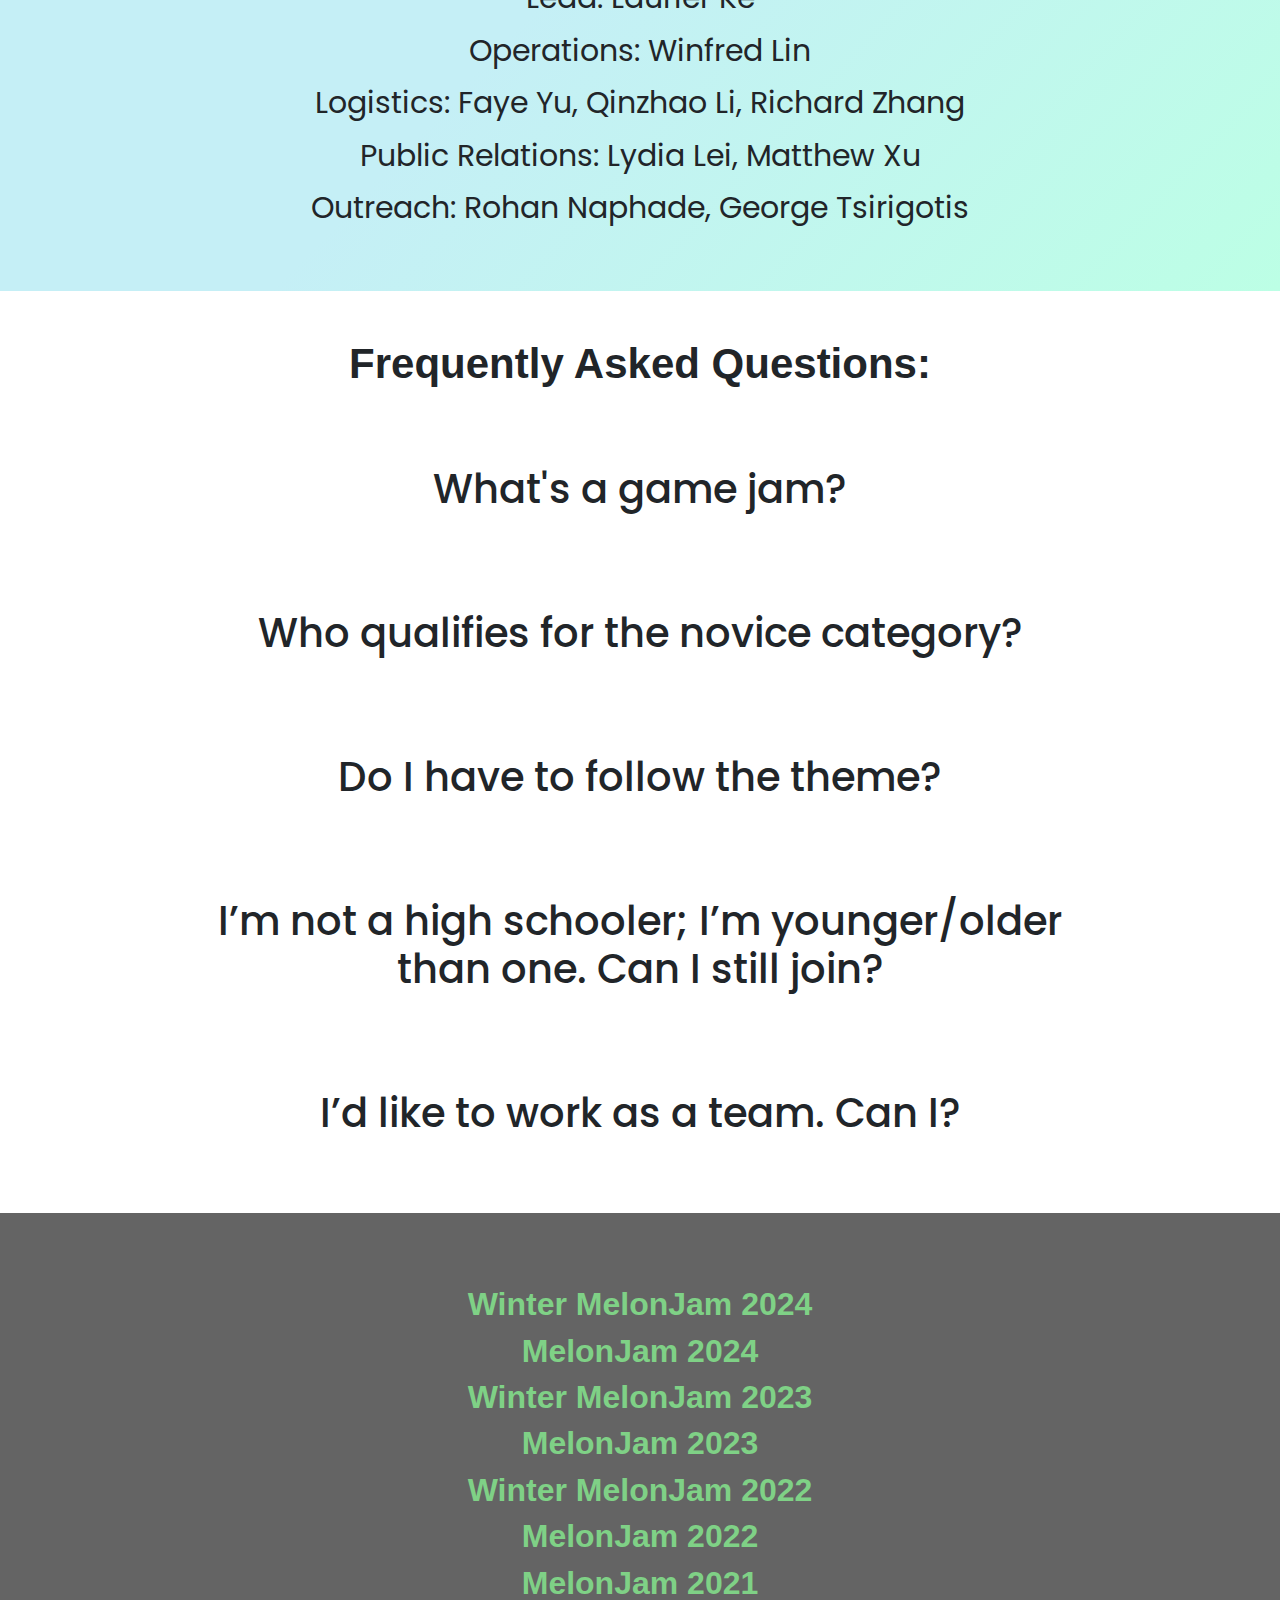
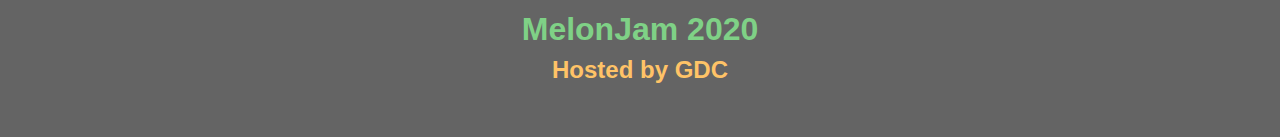
==== commit 75bcc00e: "updated to wmj2024" ====
--- a/index.html
+++ b/index.html
@@ -8,22 +8,22 @@
 
 	<!-- Page Preview Information -->
 	<meta name="description"
-		content="Winter MelonJam 2024 is a game jam created by the Cupertino Game Dev Club with the intent of bridging the gap between high schoolers with a game development interest and experienced game developers.">
+		content="Winter MelonJam is a game jam created by the Cupertino Game Dev Club with the intent of bridging the gap between aspiring game developers, especially students, and experienced game developers.">
 	<meta name="keywords"
-		content="MelonJam 2, MelonJam 3, MelonJam 4, MelonJam 5, Melon Jam, MelonJam, Game Jam, CGDC, GDC, Game Dev Club, Cupertino, Cupertino Game Dev Club, Cupertino Game Development Club, Hackathon, Games, Video Games, Programming, Coding, Development, Unity, C#">
-	<meta property="og:title" content="Winter MelonJam 2024">
-	<meta property="twitter:title" content="Winter MelonJam 2024">
+		content="MelonJam 2, MelonJam 3, Winter MelonJam, Melon Jam, MelonJam, Game Jam, CGDC, GDC, Game Dev Club, Cupertino, Cupertino Game Dev Club, Cupertino Game Development Club, Hackathon, Games, Video Games, Programming, Coding, Development, Unity, C#">
+	<meta property="og:title" content="Winter MelonJam">
+	<meta property="twitter:title" content="Winter MelonJam">
 	<meta property="og:description"
-		content="Winter MelonJam 2024 is a game jam created by the Cupertino Game Dev Club with the intent of bridging the gap between high schoolers with a game development interest and experienced game developers.">
+		content="Winter MelonJam is a game jam created by the Cupertino Game Dev Club with the intent of bridging the gap between high schoolers with a game development interest and experienced game developers.">
 	<meta property="twitter:description"
-		content="Winter MelonJam 2024 is a game jam created by the Cupertino Game Dev Club with the intent of bridging the gap between high schoolers with a game development interest and experienced game developers.">
-	<meta property="og:image" content="images/MelonJam 4/logos/melon_withBG.png">
-	<meta property="twitter:image" content="images/MelonJam 4/logos/melon_withBG.png">
+		content="Winter MelonJam is a game jam created by the Cupertino Game Dev Club with the intent of bridging the gap between high schoolers with a game development interest and experienced game developers.">
+	<meta property="og:image" content="images/Winter MelonJam 2023/logos/icon.png">
+	<meta property="twitter:image" content="images/Winter MelonJam 2023/logos/icon.png">
 	<meta property="og:url" content="https://gamedevclub.tech/melonjam/">
-	<link rel="shortcut icon" href="images/MelonJam 4/logos/melon-icon.png" />
+	<link rel="shortcut icon" href="images/Winter MelonJam 2023/logos/icon.png" />
 
 	<!-- CSS stylesheets -->
-	<link rel="stylesheet" href="css/primary.css">
+	<link rel="stylesheet" href="css/2022.css">
 
 	<!-- JavaScripts -->
 	<script type="text/javascript" src="js/primary.js"></script>
@@ -48,7 +48,7 @@
 
 	<link rel="stylesheet" href="https://cdnjs.cloudflare.com/ajax/libs/font-awesome/4.7.0/css/font-awesome.min.css">
 
-	<title>Winter MelonJam 2024</title>
+	<title>Winter MelonJam</title>
 
 </head>
 
@@ -57,6 +57,50 @@
 	html {
 		background-color: rgb(100, 100, 100);
 	}
+
+	#customers {
+		border-collapse: collapse;
+		width: 80%;
+		margin-left: auto;
+		margin-right: auto;
+	}
+
+	#customers td,
+	#customers th {
+		border: 1px solid #ddd;
+		padding: 8px;
+	}
+
+	#customers tr:nth-child(even) {
+		background-color: #f2f2f2;
+	}
+
+	#customers tr:hover {
+		background-color: #ddd;
+	}
+
+	#customers th {
+		padding-top: 12px;
+		padding-bottom: 12px;
+		text-align: left;
+		background-color: #04AA6D;
+		color: white;
+	}
+
+	.game {
+		object-fit: cover;
+		cursor: pointer;
+	}
+
+	@media (max-width: 1250px) {
+		#customers {
+			display: none;
+		}
+
+		.title {
+			display: none;
+		}
+	}
 </style>
 
 <body>
@@ -65,7 +109,7 @@
 		<br>
 		<nav class="navbar navbar-expand-md bg-transparent navbar-light">
 			<a class="navbar-brand" href="#" onclick="scrollToTop()">
-				<img src="images/Winter MelonJam 2024/logos/melon-icon.png" alt="MelonJam" id="navbar-logo">
+				<img src="images/Winter MelonJam 2023/logos/icon.png" alt="MelonJam" id="navbar-logo">
 			</a>
 			<button class="navbar-toggler" type="button" data-toggle="collapse" data-target="#collapsibleNavbar">
 				<span class="navbar-toggler-icon"></span>
@@ -91,33 +135,145 @@
 			</div>
 		</nav>
 
-		<img src="images/Winter MelonJam 2024/logos/melon5_no_date.png" alt="MelonJam" id="header-logo" onclick="scrollToTop()">
+		<img src="images/Winter MelonJam 2023/logos/2023wmjdate.png" alt="MelonJam" id="header-logo"
+			onclick="scrollToTop()">
+
+		<!-- <h1 id="dates"><span style="color: rgb(127, 209, 134);">July 23rd</span> <span style="color: rgb(255, 195, 103);">to</span> <span style="color: rgb(255, 195, 103);">July 25th</span></h1> -->
 
 		<br><br>
 
-		<a href="https://itch.io/jam/melonjam5" id="join-button" target="_blank">Join Now!</a>
+		<a href="https://itch.io/jam/wmj2024" id="join-button" target="_blank">Join Now!</a>
 		<br><br><br><br>
 	</div>
 
 
 	<div id="about-div">
 		<br><br>
-
-		<!-- <img src="images/Winter MelonJam 2024/logos/theme_text.png" /> -->
-
+		<!-- <h1 style="font-size: 60px; font-weight: 600;">Theme:</h1> -->
+		<!-- <img src="images\Winter MelonJam 2023\logos\theme.jpeg" alt="Theme" class="theme" width="921"> -->
+		<h1 style="font-size: 50px; font-weight: 600; font-family: 'Century Gothic', sans-serif;">Starts in <p
+				id="demo"></p>
+			<!--countdown timer-->
+
+			<script>
+				// Set the date we're counting down to
+				var countDownDate = new Date("2024-12-27T07:00:00Z");
+
+				// Update the count down every 1 second
+				var x = setInterval(function () {
+
+					// Get today's date and time
+					var now = new Date().getTime();
+					// Find the distance between now and the count down date
+					var distance = countDownDate - now;
+
+					// Time calculations for days, hours, minutes and seconds
+					var days = Math.floor(distance / (1000 * 60 * 60 * 24));
+					var hours = Math.floor((distance % (1000 * 60 * 60 * 24)) / (1000 * 60 * 60));
+					var minutes = Math.floor((distance % (1000 * 60 * 60)) / (1000 * 60));
+					var seconds = Math.floor((distance % (1000 * 60)) / 1000);
+
+					// Output the result in an element with id="demo"
+					document.getElementById("demo").innerHTML = days + "d " + hours + "h "
+						+ minutes + "m " + seconds + "s ";
+
+					// If the count down is over, write some text 
+					if (distance < 0) {
+						clearInterval(x);
+						document.getElementById("demo").innerHTML = "EXPIRED";
+					}
+				}, 1000);
+			</script>
+		</h1>
 		<br><br>
-		<br><br>
+		<!-- <br><br> -->
+		<!-- <h1 style="font-size: 60px; font-weight: 600;">Theme: <p>Cozy</p></h1> -->
+		<!--<br><br>
+		<h1 style="font-size: 60px; font-weight: 600;">Late submissions by <p class="timer" time="1672617600000"></p></h1>-->
+		<!-- <br><br> -->
+
+		<!-- <h1 class="title" style="font-size: 50px; font-weight: 600;">Winners</h1>
+		<br>
+		<table id="customers">
+			<tr>
+				<th>Category</th>
+				<th>Gold</th>
+				<th>Silver</th>
+				<th>Bronze</th>
+			</tr>
+			<tr>
+				<td>Novice</td>
+				<td>
+					<h1 style="font-size: 42px; font-weight: 600;">Fly Feast</h1><img class="game"
+						src="images/Winter MelonJam 2023/games/flyFeast.png" alt="Fly Feast" class="sponsor"
+						width="400px" onclick="window.open('https://qwerff.itch.io/fly-feast')">
+				</td>
+				<td>
+					<h1 style="font-size: 42px; font-weight: 600;">A Quarky Tale</h1><img class="game"
+						src="images/Winter MelonJam 2023/games/aQuarkyTale.png" alt="A Quarky Tale" class="sponsor"
+						width="400px" onclick="window.open('https://willyue.itch.io/a-quarky-tale')">
+				</td>
+				<td>
+					<h1 style="font-size: 42px; font-weight: 600;">Nepguin</h1><img class="game"
+						src="images/Winter MelonJam 2023/games/nepguin.png" alt="Nepguin" class="sponsor" width="400px"
+						onclick="window.open('https://realdevfrog.itch.io/nepguin')">
+				</td>
+			</tr>
+			<tr>
+				<td>Intermediate</td>
+				<td>
+					<h1 style="font-size: 42px; font-weight: 600;">The Bosta Bar</h1>
+					<img class="game" src="images/Winter MelonJam 2023/games/theBostaBar.png" alt="The Bosta Bar"
+						class="sponsor" width="400px" onclick="window.open('https://faceleste.itch.io/the-bosta-bar')">
+				</td>
+				<td>
+					<h1 style="font-size: 42px; font-weight: 600;">Little Charm Artisan</h1>
+					<img class="game" src="images/Winter MelonJam 2023/games/littleCharmArtisan.png"
+						alt="Little Charm Artisan" class="sponsor" width="400px"
+						onclick="window.open('https://44kyam.itch.io/little-charm-artisan')">
+				</td>
+				<td>
+					<h1 style="font-size: 42px; font-weight: 600;">Logi.Charm</h1>
+					<img class="game" src="images/Winter MelonJam 2023/games/logicharm.png" alt="Logi.Charm"
+						class="sponsor" width="400px"
+						onclick="window.open('https://triangle-interactive.itch.io/logi-charm')">
+				</td>
+			</tr>
+			<tr>
+				<td>Advanced</td>
+				<td>
+					<h1 style="font-size: 42px; font-weight: 600;">Jumpswap</h1>
+					<img class="game" src="images/Winter MelonJam 2023/games/jumpswap.png" alt="Jumpswap"
+						class="sponsor" width="400px" onclick="window.open('https://malek-elsady.itch.io/jumpswap')">
+				</td>
+				<td>
+					<h1 style="font-size: 42px; font-weight: 600;">Charming up the Corporate Ladder</h1>
+					<img class="game" src="images/Winter MelonJam 2023/games/charmingUp.png"
+						alt="Charming up the Corporate Ladder" class="sponsor" width="400px"
+						onclick="window.open('https://brewed-leaves.itch.io/charming-up-the-corporate-ladder')">
+				</td>
+				<td>
+					<h1 style="font-size: 42px; font-weight: 600;">Charmageddon</h1>
+					<img class="game" src="images/Winter MelonJam 2023/games/charmageddon.png" alt="Charmageddon"
+						class="sponsor" width="400px" onclick="window.open('https://tikinl.itch.io/charmagegeddon')">
+				</td>
+			</tr>
+		</table> -->
+		<!-- <br><br> -->
+
 		<h1 style="font-size: 42px; font-weight: 600;">About MelonJam:</h1>
 		<h1
 			style="width: 80vw; margin: auto; line-height: 1.75; font-weight: 400; font-size: 30px; font-family: 'Poppins', sans-serif;">
-			Winter MelonJam 2024 is a 3-day long game jam; it is an event where people get together and make small games, normally
-			in a short time span. Winter MelonJam 2024 will start at 12:00 AM on Friday, July 19th (UTC) and continue until 11:59
-			PM on Sunday, July 21st (UTC). It can be worrying to take on enormous, time-consuming projects like full
-			games, and it can be difficult to brainstorm new ideas, but MelonJam seeks to help make this process much
-			easier and fun, with the focus on generating and prototyping new ideas.
+			Winter MelonJam 2024 is the winter edition of the much-loved MelonJam, a 2-day long game jam (an event where
+			people get together and make small games, normally in a short time span). <b>Winter MelonJam will be from
+				December 27th-30th UTC!</b> The theme will be announced at the start of the jam. It can be worrying to
+			take on enormous, time-consuming projects like full games, and it can be difficult to brainstorm new ideas,
+			but MelonJam seeks to help make this process much easier and fun, with the focus on generating and
+			prototyping new ideas. We provide many tutorials, prizes, and guides for beginners, such as a recommended
+			schedule you can find further down in the page.
 			<br><br>
 			<span id="about-more-text">
-				Winter MelonJam 2024 was created by the Cupertino Game Development Club with the intent of bridging the gap
+				Winter MelonJam was created by the Cupertino Game Development Club with the intent of bridging the gap
 				between high schoolers with a game development interest and experienced game developers. We offer a
 				chance for students interested in game development to try their hand at making a small game while
 				encouraging them to improve their skills so that they can make something big in the future. True to the
@@ -130,7 +286,6 @@
 		<br><br><br><br>
 	</div>
 
-	<!-- hidden for now -->
 	<div id="schedule-div">
 		<br>
 		<h1 style="font-size: 42px; font-weight: 600;">Schedule (UTC):</h1>
@@ -141,19 +296,16 @@
 		<div id="days">
 			<hr style="border-color: black;">
 			<br><br>
-			<h1 class="day-text">7/19</h1>
+			<h1 class="day-text">12/27</h1>
 			<hr style="border-color: black;">
 			<br><br>
-			<h1 class="day-text">7/20</h1>
+			<h1 class="day-text">12/28</h1>
 			<hr style="border-color: black;">
 			<br><br>
-			<h1 class="day-text">7/21</h1>
+			<h1 class="day-text">12/29</h1>
 			<hr style="border-color: black;">
 			<br><br>
-			<h1 class="day-text">7/22</h1>
-			<hr style="border-color: black;">
-			<br><br>
-			<h1 class="day-text">7/23</h1>
+			<h1 class="day-text">1/14</h1>
 			<hr style="border-color: black;">
 		</div>
 
@@ -172,12 +324,12 @@
 						<i class="icon fa fa-clock-o"></i>
 						<h4
 							style="font-weight: 600; font-family: 'Poppins', sans-serif; display: inline-block; padding-left: 10px; margin-top: -2px; vertical-align: top;">
-							7/23, 12:00 AM</h4>
+							12/28, 12:00 AM</h4>
 						<br>
 						<i class="icon fa fa-external-link"></i>
 						<h4
 							style="font-weight: 600; font-family: 'Poppins', sans-serif; display: inline-block; padding-left: 10px; margin-top: -2px; vertical-align: top;">
-							<a href="https://melon-jam-3.devpost.com/">Devpost</a>
+							<a href="https://itch.io/jam/winter-melonjam-2023">Itch</a>
 						</h4>
 					</div>
 				</div>
@@ -187,84 +339,27 @@
 				<div class="event placeholder">
 					<h1>placeholder</h1>
 				</div>
-				<div class="event placeholder">
-					<h1>placeholder</h1>
-				</div>
-				<div class="event placeholder">
-					<h1>placeholder</h1>
-				</div>
+				<div class="event special" onclick="openModal('speaker-modal')">
+					<h4 style="color: rgb(100, 100, 100);">12:00 AM</h4>
+					<h3>Winners<br>Released!</h3>
+				</div>
+				<div id="speaker-modal" class="event-modal" style="margin-top: 15px">
+					<span class="close" onclick="closeModal('speaker-modal')">&times</span>
+					<h3 style="font-weight: 700">Winners Released!</h3>
+					<div style="margin-top: 15px; padding-left: 5px;">
+						<i class="icon fa fa-clock-o"></i>
+						<h4
+							style="font-weight: 600; font-family: 'Poppins', sans-serif; display: inline-block; padding-left: 10px; margin-top: -2px; vertical-align: top;">
+							1/7, 12:00 AM</h4>
+					</div>
+				</div>
+
 				<br>
 			</div>
 
 			<div class="time-column">
-				<h1 class="time-text">5:00 AM</h1>
-				<br>
-				<div class="event placeholder">
-					<h1>placeholder</h1>
-				</div>
-				<div class="event placeholder">
-					<h1>placeholder</h1>
-				</div>
-				<div class="event placeholder">
-					<h1>placeholder</h1>
-				</div>
-				<div class="event placeholder">
-					<h1>placeholder</h1>
-				</div>
-				<div class="event placeholder">
-					<h1>placeholder</h1>
-				</div>
-				<br>
-			</div>
-
-			<div class="time-column">
-				<h1 class="time-text">12:00 PM</h1>
-				<br>
-				<div class="event placeholder">
-					<h1>placeholder</h1>
-				</div>
-				<div class="event placeholder">
-					<h1>placeholder</h1>
-				</div>
-				<div class="event placeholder">
-					<h1>placeholder</h1>
-				</div>
-				<div class="event placeholder">
-					<h1>placeholder</h1>
-				</div>
-				<div class="event placeholder">
-					<h1>placeholder</h1>
-				</div>
-				<br>
-			</div>
-
-			<div class="time-column">
-				<h1 class="time-text">5:00 PM</h1>
-				<br>
-				<div class="event placeholder">
-					<h1>placeholder</h1>
-				</div>
-				<div class="event placeholder">
-					<h1>placeholder</h1>
-				</div>
-				<div class="event placeholder">
-					<h1>placeholder</h1>
-				</div>
-				<div class="event placeholder">
-					<h1>placeholder</h1>
-				</div>
-				<div class="event placeholder">
-					<h1>placeholder</h1>
-				</div>
-				<br>
-			</div>
-
-			<div class="time-column">
-				<h1 class="time-text">6:00 PM</h1>
-				<br>
-				<div class="event placeholder">
-					<h1>placeholder</h1>
-				</div>
+				<h1 class="time-text">10:00 AM</h1>
+				<br>
 				<div class="event placeholder">
 					<h1>placeholder</h1>
 				</div>
@@ -300,132 +395,124 @@
 						<i class="icon fa fa-clock-o"></i>
 						<h4
 							style="font-weight: 600; font-family: 'Poppins', sans-serif; display: inline-block; padding-left: 10px; margin-top: -2px; vertical-align: top;">
-							7/24, 11:59 PM</h4>
+							12/30, 11:59 PM</h4>
 						<br>
 						<i class="icon fa fa-external-link"></i>
 						<h4
 							style="font-weight: 600; font-family: 'Poppins', sans-serif; display: inline-block; padding-left: 10px; margin-top: -2px; vertical-align: top;">
-							<a href="https://melon-jam-3.devpost.com/">Devpost</a>
+							<a href="https://itch.io/jam/winter-melonjam-2023">Itch</a>
 						</h4>
 					</div>
 				</div>
 				<div class="event placeholder">
 					<h1>placeholder</h1>
 				</div>
-				<div class="event placeholder">
-					<h1>placeholder</h1>
-				</div>
 				<br>
 			</div>
 		</div>
 
-		<a id="schedule-extra-button"
-			href="https://docs.google.com/document/d/e/2PACX-1vTiIDMz_FLWM-II-eNREgKXKWJWt0DzXrALLHUT91txx8PkkzR3udskTYb6exy9FwD1CJ2N05s0YTfB/pub">View
-			recommended schedule</a>
+		<!-- <a id="schedule-extra-button" href="https://docs.google.com/document/u/2/d/e/2PACX-1vS5exbYTrnrH4fh5Hk76hvXFWTLVsvRpTIGnIp1Lgep0XXe35ehi75WpvubAvUf_Ws_qDwAy9gmnwWi/pub">View recommended schedule</a> -->
 	</div>
 
 	<div id="sponsors-div">
 		<br><br>
-		<!--
 		<h1 style="font-size: 42px; font-weight: 600; font-family: 'Century Gothic', sans-serif;">MelonJam Sponsors &
 			Partners:</h1>
-
-		<br>
-		
-		<h1 style="font-size: 42px; font-weight: 600; font-family: 'Century Gothic', sans-serif;">Gold Tier</h1>
-
-		<div id="golds" style="display: flex; width: 100%; justify-content: center; ">
-			<div style="width: 500px; position: relative;" class="sponsor">
-				<img decoding="async" width="177" height="192"
-					src="https://cartooncoffeegames.com/wp-content/uploads/2023/01/CC-Wave-001.gif"
-					class="attachment-large size-large wp-image-298" style="-webkit-filter: drop-shadow(5px 5px 5px #ffd700);
-    filter: drop-shadow(5px 5px 5px #ffd700);" onclick="window.open('https://cartooncoffeegames.com/')">
-
-				<img src="images/Winter MelonJam 2023/sponsors/cartoon-coffee.png" alt="Cartoon Coffee"
-					style="width:fit-content; position: absolute; top: 50%; left: 50%; transform: translate(-65%, -20%); min-width: 446px"
-					class="sponsor sp-gold" width="446" height="121"
-					onclick="window.open('https://cartooncoffeegames.com/')">
-			</div>
-
-
-			<img src="images/Winter MelonJam 2023/sponsors/wolfram.png" alt="Wolfram" class="sponsor sp-gold"
-				width="300" height="236.5" onclick="window.open('https://www.wolfram.com')">
-		</div>
-
-
-
-
-		<h1 style="font-size: 42px; font-weight: 600; font-family: 'Century Gothic', sans-serif;">Silver Tier</h1>
-
-		<img src="images/Winter MelonJam 2023/sponsors/synty_studios.png" alt="Synty Studios" class="sponsor sp-silver"
-			width="300" height="90" onclick="window.open('https://www.syntystudios.com/')">
-
-
-		<img src="images/Winter MelonJam 2024/sponsors/onepassword.png" alt="1password" class="sponsor sp-silver" width="300"
-			height="=80" onclick="window.open('https://1password.com/')">
-
-		<br>
-		<img src="images/Winter MelonJam 2024/sponsors/axure.svg" alt="Axure" class="sponsor sp-silver" width="300" height="80"
-			onclick="window.open('https://www.axure.com/')">
-
-
-		<img src="images/Winter MelonJam 2023/sponsors/WeLoveIndies.png" alt="WeLoveIndies" class="sponsor sp-silver"
-			width="300" height="73" onclick="window.open('https://www.weloveindies.com/en')">
-
-		<br>
-		<img src="images/Winter MelonJam 2023/sponsors/interview-cake.png" alt="Interview Cake"
-			class="sponsor sp-silver" width="400" height="74" onclick="window.open('https://www.interviewcake.com/')">
-
-		<img src="images/Winter MelonJam 2023/sponsors/wesbos.png" alt="wesbos" class="sponsor sp-silver" width="150"
-			height="123" onclick="window.open('https://wesbos.com/')">
-
-
-
-		<img src="images/Winter MelonJam 2024/sponsors/simmer.png" alt="Simmer.io" class="sponsor sp-silver" width="150"
-			height="150" onclick="window.open('https://simmer.io/')">
-
-		<br>
-
-		<h1 style="font-size: 42px; font-weight: 600; font-family: 'Century Gothic', sans-serif;">Bronze Tier</h1>
-
-		<img src="images/Winter MelonJam 2024/sponsors/desmos.png" alt="Desos" class="sponsor sp-bronze" width="300" height="80"
-			onclick="window.open('https://www.desmos.com/')">
-
-		<img src="images/MelonJam 4/sponsors/construct.svg" alt="Construct" class="sponsor sp-bronze" width="180"
-			height="180" onclick="window.open('https://www.construct.net/')">
-
-		<img src="images/MelonJam 5/sponsors/Kenney.png" alt="Kenney" class="sponsor sp-bronze" width="160" height="60"
-			onclick="window.open('https://www.swish-swoosh.com/')">
-
-		<br>
-		<img src="images/Winter MelonJam 2023/sponsors/aseprite.png" alt="Aseprite" class="sponsor sp-bronze"
-			width="142" height="57" onclick="window.open('https://aseprite.com')">
-
-		<img src="images/Winter MelonJam 2023/sponsors/pyxel-edit.png" alt="Pyxel Edit" class="sponsor sp-bronze"
-			width="158" height="58" onclick="window.open('https://pyxeledit.com/')">
-		<img src="images/MelonJam 2/sponsors/aops.png" alt="AoPS" class="sponsor sp-bronze" width="240" height="80"
-			onclick="window.open('https://artofproblemsolving.com/company')">
-
-		<br>
-
-		<h1 style="font-size: 42px; font-weight: 600; font-family: 'Century Gothic', sans-serif;">Powered By</h1>
-
-		<img src="images/Winter MelonJam 2023/sponsors/hack+.png" alt="Hack+" class="sponsor" style="-webkit-filter: drop-shadow(20px 20px 20px #579dff);
-    filter: drop-shadow(20px 20px 20px #579dff);" width="250" height="70" onclick="window.open('https://hackplus.io')">
-		<br><br>
-		-->
-		<h1 style="font-size: 42px; font-weight: 600;">Interested in Sponsoring? Check out our:</h1>
-		<br>
-		<a id="prospectus-button" target="_blank"
-			href="https://drive.google.com/file/d/1rzOGh5JLQzOQ8kSi34Z1xXZ49QATA4wv/view">Sponsorship Prospectus</a>
-		<br>
-		<br>
-		<br>
-		<h1 style="font-size: 42px; font-weight: 600;"> Or email: melonjamgdc@gmail.com</h1>
-		<br><br>
+		<br>
+		<br>
+
+		<h1 style="font-size: 42px; font-weight: 600; font-family: 'Century Gothic', sans-serif;">TBD
+			<br>
+
+			<br>
+
+			<!-- <h1 style="font-size: 42px; font-weight: 600; font-family: 'Century Gothic', sans-serif;">Platinum Tier</h3>
+
+			<img src="images/Winter MelonJam 2023/sponsors/cubzh.png" alt="Cubzh" class="sponsor" width="750"
+				height="270" onclick="window.open('https://cu.bzh/')">
+
+			<br>
+
+			<h1 style="font-size: 42px; font-weight: 600; font-family: 'Century Gothic', sans-serif;">Gold Tier</h1>
+
+
+
+			<img src="images/Winter MelonJam 2023/sponsors/wolfram.png" alt="Wolfram" class="sponsor" width="300"
+				height="236.5" onclick="window.open('https://www.wolfram.com')">
+
+			<img src="images/Winter MelonJam 2023/sponsors/gamesalad.jpg" alt="GameSalad" class="sponsor" width="457"
+				height="120" onclick="window.open('https://www.gamesalad.com')">
+
+			<img src="images/Winter MelonJam 2023/sponsors/synty_studios.png" alt="Synty Studios" class="sponsor"
+				width="500" height="158" onclick="window.open('https://www.syntystudios.com/')">
+
+			<br>
+
+			<h1 style="font-size: 42px; font-weight: 600; font-family: 'Century Gothic', sans-serif;">Silver Tier</h1>
+
+			<img src="images/Winter MelonJam 2023/sponsors/WeLoveIndies.png" alt="WeLoveIndies" class="sponsor"
+				width="300" height="73" onclick="window.open('https://www.weloveindies.com/en')">
+
+			<img src="images/Winter MelonJam 2023/sponsors/echo3D.png" alt="Echo3D" class="sponsor" width="206"
+				height="104" onclick="window.open('https://www.echo3d.com')">
+
+			<img src="images/Winter MelonJam 2023/sponsors/interview-cake.png" alt="Interview Cake" class="sponsor"
+				width="400" height="74" onclick="window.open('https://www.interviewcake.com/')">
+
+			<img src="images/Winter MelonJam 2023/sponsors/wesbos.png" alt="wesbos" class="sponsor" width="150"
+				height="123" onclick="window.open('https://wesbos.com/')">
+
+			<img src="images/Winter MelonJam 2023/sponsors/cartoon-coffee.png" alt="Cartoon Coffee" class="sponsor"
+				width="340" height="93" onclick="window.open('https://cartooncoffeegames.com/')">
+
+			<img src="images/Winter MelonJam 2023/sponsors/Leading_Learners.png" alt="Leading Learners" class="sponsor"
+				width="600" height="150" onclick="window.open('https://www.leading-learners.com/')">
+
+			<br>
+
+			<h1 style="font-size: 42px; font-weight: 600; font-family: 'Century Gothic', sans-serif;">Bronze Tier</h1>
+
+			<img src="images/Winter MelonJam 2023/sponsors/SwishSwoosh.png" alt="SwishSwoosh" class="sponsor"
+				width="300" height="50" onclick="window.open('https://www.swish-swoosh.com/')">
+
+			<img src="images/Winter MelonJam 2023/sponsors/aseprite.png" alt="Aseprite" class="sponsor" width="142"
+				height="57" onclick="window.open('https://aseprite.com')">
+
+			<img src="images/Winter MelonJam 2023/sponsors/plusMusic.png" alt="PlusMusic" class="sponsor" width="100"
+				height="100" onclick="window.open('https://www.plusmusic.ai/home')">
+
+			<img src="images/Winter MelonJam 2023/sponsors/JDoodle.png" alt="JDoodle" class="sponsor" width="314"
+				height="112" onclick="window.open('https://www.jdoodle.com/')">
+
+			<img src="images/Winter MelonJam 2023/sponsors/Zorin.png" alt="Zorin OS" class="sponsor" width="107"
+				height="93" onclick="window.open('https://zorin.com/')">
+
+			<img src="images/Winter MelonJam 2023/sponsors/pyxel-edit.png" alt="Pyxel Edit" class="sponsor" width="158"
+				height="58" onclick="window.open('https://pyxeledit.com/')">
+
+			<img src="images/Winter MelonJam 2023/sponsors/igda.png" alt="IGDA" class="sponsor" width="150" height="37"
+				onclick="window.open('https://igda.org')">
+
+			<img src="images/Winter MelonJam 2023/sponsors/lc.png" alt="Leaderboard Creator" class="sponsor" width="536"
+				height="67">
+
+			<br>
+
+			<img src="images/Winter MelonJam 2023/sponsors/hack+.png" alt="Hack+" class="sponsor" width="307"
+				height="90" onclick="window.open('https://hackplus.io')">
+
+
+
+
+			<br><br> -->
+
+			<h1 style="font-size: 42px; font-weight: 600;">Interested in Sponsoring? Check out our:</h1>
+			<br>
+			<a id="prospectus-button" target="_blank"
+				href="https://drive.google.com/file/d/1G9bYtlakGhl0PzVI3qHLp8-aD7xjRA2o/view">Sponsorship Prospectus</a>
+
+			<br><br><br>
 	</div>
-
-
 
 	<div id="team-div">
 		<br>
@@ -465,29 +552,18 @@
 		</div>
 
 		<div class="faq" onclick="expandFAQ(1)" onmouseover="enterHoverFAQ(1)" onmouseout="exitHoverFAQ(1)">
-			<h1 style="font-weight: 500;">How do I know which division I'm in?</h1>
+			<h1 style="font-weight: 500;">Who qualifies for the novice category?</h1>
 			<p class="faq-answer">
 				<br>
-				<img style="width:80%; height: 80%" src="images/Winter MelonJam 2024/logos/mj5_flowchart.png" alt="">
-				<br><br>
-				<!--At present, the pandemic has forced most schools to make use of distance learning; even before that, schools have been utilizing technology to aid students in education. We are therefore relatively confident that you are affiliated in some way with a learning management system. In the sign up form, we will request some of the information associated with that account—only as much as is appropriate to confirm your identity, and no more. Once you sign up, we will use the information given to us to determine whether you are a high school student or younger. If you cannot do so, you still have the chance to compete for the advanced prize.-->
-				<!--You can use the flowchart above, or look at the requirements below. For MelonJam 5, we will have 3 divisions with staggered prizes: Novice, Intermediate, and Advanced.-->
-				You can use the flowchart above. For Winter MelonJam 2024, we will have 3 divisions with staggered prizes: Novice,
-				Intermediate, and Advanced.
-				<br><br>
-				If you feel confident enough, feel free to jump to a higher division and get better prizes! On the flip
-				side - no smurfing.
-				<!--
-				NOVICE:<br>
-				- First < 1 week game jam for over half your team AND<br>
-				- Over half the team has < 1 year of game dev experience<br><br>
-				INTERMEDIATE:<br>
-				- MelonJam 5 is the first < 1 week game jam for exactly half your team OR<br>
-				- <= 2 years game dev experience for all of the team OR<br>
-				- Each member published <=3 games OR<br>
-				- MelonJam is the 2nd or 3rd < 1 week game jam for all of the team OR<br>
-				- 1st time participating in a game-related project with this team (this one's more loose; if you feel confident enough, feel free to jump to Advanced and get better prizes!)<br><br>
-				All teams that don't fall under any of the requirements above participate in the Advanced category.-->
+				Anyone who does not have much experience in game jams or game-making can participate in the Novice
+				category; it is not limited to age or grade, and we welcome everyone to participate. We encourage
+				participants who are more skilled to participate in the Advanced category, as a team may be disqualified
+				if their Novice submission is unreasonably skilled, and the Advanced category also often has less
+				competition.
+				<br><br>
+				If you or your team includes one or more people who are skilled in game-making (i.e. has made in a game
+				in the genre you are submitting or has participated in many game jams), you must participate in the
+				Advanced category.
 				<br><br>
 			</p>
 		</div>
@@ -512,6 +588,9 @@
 				pre-collegiate students in particular, we believe that there is much to gain from having people from all
 				sorts of backgrounds share their games and ideas with others.
 				<br><br>
+				That said, we sometimes have a few prizes that strictly benefit high schoolers, but if you win them, you
+				can choose to pass them on.
+				<br><br>
 			</p>
 		</div>
 
@@ -519,9 +598,8 @@
 			<h1 style="font-weight: 500;">I’d like to work as a team. Can I?</h1>
 			<p class="faq-answer">
 				<br>
-				Yes, you may, for any group of up to 4 people. Just make sure you confirm which division your team falls
-				under; the definitions were made to prevent piggybacking, where one experienced team member takes care
-				of the work for others.
+				Yes, you may work in teams of up to 4 people. However, if even one member is experienced in game-making,
+				the entire team must enter in the Advanced category.
 				<br><br>
 			</p>
 		</div>
@@ -531,19 +609,18 @@
 
 	<footer id="footer">
 		<br><br><br>
-		<h2 class="footerMJ" onclick="scrollToTop()">Winter MelonJam 2024</h2> <!-- new -->
-		<h2 class="footerMJ" onclick="window.open('./2024')">MelonJam 2024</h2> <!-- new -->
-		<h2 class="footerMJ" onclick="window.open('./winter2023')">Winter MelonJam 2023</h2>
-		<h2 class="footerMJ" onclick="window.open('./2023')">MelonJam 2023</h2>
-		<h2 class="footerMJ" onclick="window.open('./winter2022')">Winter MelonJam 2022</h2>
-		<h2 class="footerMJ" onclick="window.open('./2022')">MelonJam 2022</h2>
-		<h2 class="footerMJ" onclick="window.open('./2021')">MelonJam 2021</h2>
-		<h2 class="footerMJ" onclick="window.open('./2020')">MelonJam 2020</h2>
-		<h4 class="footerGDC" onclick="window.location.href = '..'">Hosted by GDC<h4>
-				<br> <!--test-->
-
-				<p class="legal" style="display: none;">MelonJam is fiscally sponsored by Hack Club Bank, a project by
-					the The Hack Foundation (d.b.a Hack Club), a 501(c)(3) nonprofit (EIN: 81-2908499).</p>
+		<h2 class="footerMJ" onclick="window.open('https://gamedevclub.tech/melonjam/')">Winter MelonJam 2024</h2>
+		<!-- new -->
+		<h2 class="footerMJ" onclick="window.open('https://gamedevclub.tech/melonjam/2024')">MelonJam 2024</h2>
+		<h2 class="footerMJ" onclick="scrollToTop()">Winter MelonJam 2023</h2>
+		<h2 class="footerMJ" onclick="window.open('https://gamedevclub.tech/melonjam/2023')">MelonJam 2023</h2>
+		<h2 class="footerMJ" onclick="window.open('https://gamedevclub.tech/melonjam/winter2022')">Winter MelonJam 2022
+		</h2>
+		<h2 class="footerMJ" onclick="window.open('https://gamedevclub.tech/melonjam/2022')">MelonJam 2022</h2>
+		<h2 class="footerMJ" onclick="window.open('https://gamedevclub.tech/melonjam/2021')">MelonJam 2021</h2>
+		<h2 class="footerMJ" onclick="window.open('https://gamedevclub.tech/melonjam/2020')">MelonJam 2020</h2>
+		<h4 class="footerGDC" onclick="window.location.href = 'https://gamedevclub.tech'">Hosted by GDC<h4>
+				<br>
 	</footer>
 
 </body>
--- a/css/2022.css
+++ b/css/2022.css
@@ -0,0 +1,445 @@
+::selection {
+    background: rgba(118, 250, 255, 0.164);
+    text-shadow: 0px 0px 2px;
+}
+
+::-webkit-scrollbar {
+    width: 10px;
+    background-color: rgb(197, 239, 246);
+}
+
+/* Track */
+::-webkit-scrollbar-track {
+    border-radius: 0px;
+    background: rgba(0, 0, 0, 0);
+}
+
+/* Handle */
+::-webkit-scrollbar-thumb {
+    background: rgb(127, 209, 134);
+    border-radius: 10px;
+}
+
+/* Handle on hover */
+::-webkit-scrollbar-thumb:hover {
+    background: rgb(95, 157, 101);
+}
+
+#header-div {
+    background: linear-gradient(313deg, rgba(2,0,36,1) 0%, rgba(188,255,229,1) 0%, rgba(197,239,246,1) 61%);
+    margin-top: -15px;
+    width: 100%;
+    text-align: center;
+}
+
+#navbar-logo {
+    width: 50px;
+    height: 50px;
+    margin-right: 35px;
+    transition: all 0.5s;
+}
+
+#navbar-logo:hover {
+    transform: scale(1.25);
+}
+
+.navbutton {
+    display: inline-block;
+    font-size: 32px;
+    color: rgb(127, 209, 134);
+    font-weight: 700;
+    padding: 12px 24px;
+    padding-bottom: 12px;
+    border-radius: 0px;
+    text-decoration: none;
+    position: relative;
+    border-bottom: solid 3px rgb(127, 209, 134);
+    margin-right: 50px;
+    transition: all 0.7s;
+}
+
+.navbutton:hover {
+    border-bottom: none;
+    border-radius: 50px;
+    text-decoration: none;
+    text-decoration-color: white;
+    color: white;
+    background-color: rgb(127, 209, 134);
+}
+
+#header-logo {
+    cursor: pointer;
+    width: 450px;
+    height: 450px;
+    text-align: center;
+    transition: all 0.5s;
+}
+
+#header-logo:hover {
+    transform: scale(1.05);
+    /* filter: drop-shadow(5px 5px 5px rgba(255, 195, 103, 0.625)); */
+}
+
+#dates {
+    font-family: 'Poppins', sans-serif;
+    font-weight: 600;
+}
+
+#join-button {
+    font-size: 32px;
+    font-weight: 700;
+    color: white;
+    border: 2px solid rgb(213, 176, 148);
+    background-color: rgb(213, 176, 148);
+    padding: 12px 48px;
+    border-radius: 10px;
+    transition: all 0.5s;
+    font-family: 'Century Gothic', sans-serif;
+}
+
+#join-button:hover {
+    color: white;
+    padding: 12px 64px;
+    border-radius: 25px;
+    border-color: rgb(192, 153, 133);
+    text-decoration: none;
+    background-color: rgb(192, 153, 133);
+}
+
+#about-div {
+    width: 100%;
+    text-align: center;
+    background-color: white;
+    font-weight: 700;
+    font-family: 'Century Gothic', sans-serif;
+}
+
+#about-more-text {
+    display: none;
+}
+
+#read-more-button {
+    background-color: rgba(255, 195, 103, 1.0);
+    cursor: pointer;
+    font-size: 30px;
+    color: white;
+    border-radius: 10px;
+    padding: 12px 48px;
+    transition: all 0.5s;
+}
+
+#read-more-button:hover {
+    color: white;
+    background-color: rgba(247, 144, 64, 1.0);
+    border-radius: 25px;
+    padding: 12px 64px;
+}
+
+#schedule-extra-button {
+    margin-top: 1050px;
+    background-color: rgba(255, 195, 103, 1.0);
+    cursor: pointer;
+    font-size: 30px;
+    color: white;
+    border-radius: 10px;
+    padding: 12px 48px;
+    transition: all 0.5s;
+}
+
+#schedule-extra-button:hover {
+    background-color: rgba(247, 144, 64, 1.0);
+    border-radius: 25px;
+    padding: 12px 64px;
+    text-decoration: none;
+}
+
+#schedule-div {
+    background: linear-gradient(313deg, rgba(2,0,36,1) 0%, rgba(188,255,229,1) 0%, rgba(197,239,246,1) 61%);
+    width: 100%;
+    height: 980px;
+    text-align: center;
+    font-weight: 700;
+    font-family: 'Century Gothic', sans-serif;
+}
+
+#days {
+    margin-top: 115px;
+    width: 20%;
+    float: left;
+    text-align: right;
+}
+
+.day-text {
+    font-weight: 700;
+    padding-right: 20px;
+}
+
+#timings {
+    white-space: nowrap;
+    float: left;
+    width: 80%;
+    margin-top: 50px;
+    overflow-x: scroll;
+}
+
+.time-column {
+    text-align: left;
+    position: relative;
+    width: 325px; /* 26.66% */
+    display: inline-block;
+    vertical-align: top;
+    margin: auto;
+    border-left: 1px solid black;
+}
+
+.time-text {
+    font-weight: 600;
+    padding-left: 20px;
+}
+
+.event {
+    color: white;
+    background-color: rgb(127, 209, 134);
+    width: 95%;
+    height: 130px;
+    margin: auto;
+    font-family: 'Poppins', sans-serif;
+    border-radius: 10px;
+    padding: 15px 0px 0px 15px;
+    cursor: pointer;
+    box-shadow: 0 4px 8px 0 rgba(0, 0, 0, 0.1);
+    transition: all 0.2s;
+}
+
+.event:hover {
+    box-shadow: 0 4px 8px 0 rgba(0, 0, 0, 0.2), 0 6px 20px 0 rgba(0, 0, 0, 0.19);
+    background-color: rgb(124, 194, 130);
+}
+
+.placeholder {
+    visibility: hidden;
+}
+
+.special {
+    background-color: rgb(255, 195, 103);
+}
+
+.special:hover {
+    background-color: rgb(245, 175, 71);
+}
+
+.event-modal {
+    display: none; /* Hidden by default */
+    position: absolute; /* Stay in place */
+    z-index: 1; /* Sit on top */
+    padding: 20px; /* Location of the box */
+    width: 400px;
+    height: auto;
+    margin-left: 10px;
+    margin-top: 10px;
+    border-radius: 10px;
+    padding: 20px;
+    box-shadow: 0 4px 8px 0 rgba(0, 0, 0, 0.2);
+    transition: all 0.2s;
+    overflow: auto; /* Enable scroll if needed */
+    background-color: white;
+}
+
+/* The Close Button */
+.close {
+    color: #aaaaaa;
+    float: right;
+    font-size: 28px;
+    font-weight: bold;
+    transition: all 0.2s;
+}
+
+.close:hover, .close:focus {
+    color: #000;
+    text-decoration: none;
+    cursor: pointer;
+    transform: scale(1.25);
+}
+
+.icon {
+    transform: scale(1.5);
+}
+
+#sponsors-div {
+    width: 100%;
+    text-align: center;
+    font-family: 'Century Gothic', sans-serif;
+    background-color: white;
+}
+
+.sponsor {
+    display: inline-block;
+    margin: 25px 50px;
+    max-width: 90%;
+    height: auto;
+    cursor: pointer;
+    transition: all 0.5s;
+}
+
+.sponsor:hover {
+    transform: scale(1.05);
+}
+
+#prospectus-button {
+    background-color: rgba(255, 195, 103, 1.0);
+    cursor: pointer;
+    font-size: 30px;
+    font-weight: 600;
+    color: white;
+    border-radius: 10px;
+    padding: 12px 48px;
+    transition: all 0.5s;
+}
+
+#prospectus-button:hover {
+    text-decoration: none;
+    color: white;
+    background-color: rgba(247, 144, 64, 1.0);
+    border-radius: 25px;
+    padding: 12px 64px;
+}
+
+#team-div {
+    background: linear-gradient(313deg/* 223deg */, rgba(2,0,36,1) 0%, rgba(188,255,229,1) 0%, rgba(197,239,246,1) 61%);
+    width: 100%;
+    font-family: 'Century Gothic', sans-serif;
+    text-align: center;
+}
+
+#faq-div {
+    width: 100%;
+    text-align: center;
+    background-color: white;
+}
+
+.faq {
+    font-family: 'Poppins', sans-serif;
+    width: 75vw;
+    display: inline-block;
+    margin: 20px;
+    padding: 24px 36px;
+    cursor: pointer;
+    border-radius: 20px;
+    transition: all 0.3s;
+}
+
+.faq-answer {
+    font-family: 'Poppins', sans-serif;
+    display: none;
+    font-size: 24px;
+}
+
+#footer {
+    width: 100%;
+    background-color: rgb(100, 100, 100);
+    height: 275px;
+    text-align: center;
+    color: rgb(127, 209, 134);
+    font-family: 'Century Gothic', sans-serif;
+}
+
+.footerMJ {
+    font-weight: 600;
+    cursor: pointer;
+    transition: all 0.2s;
+}
+
+.footerMJ:hover {
+    letter-spacing: 1px;
+}
+
+.footerGDC {
+    font-weight: 600;
+    color: rgb(255, 195, 103);
+    cursor:pointer;
+    transition: all 0.2s;
+}
+
+.footerGDC:hover {
+    letter-spacing: 1px;
+}
+
+.legal {
+    color: white;
+    font-family: 'Poppins', sans-serif;
+    width: 50%;
+    font-size: 18px;
+    line-height: 1.5;
+    margin: auto;
+}
+
+@media screen and (max-width: 1100px) {
+    .navbutton {
+        font-size: 20px;
+        padding: 12px 18px;
+        border-bottom: solid 2px rgb(127, 209, 134);
+    }
+
+    #navbar-logo {
+        display: none;
+    }
+}
+
+@media screen and (max-width: 1000px) {
+    .faq {
+        width: 90vw;
+    }
+}
+
+@media screen and (max-width: 800px) {
+    .legal {
+        width: 80%;
+    }
+}
+
+@media screen and (max-width: 768px) {
+    .navbutton {
+        font-size: 28px;
+        padding: 12px 96px;
+        border-bottom: solid 3px rgb(127, 209, 134);
+        margin-bottom: 20px;
+    }
+}
+
+@media screen and (max-width: 730px) {
+    #navbar-logo {
+        display: none;
+    }
+}
+
+@media screen and (max-width: 600px) {
+    .sponsor {
+        margin: 25px 0px;
+        max-width: 80vw;
+    }
+}
+
+@media screen and (max-width: 500px) {
+    #header-logo {
+        width: 95vw;
+        height: 95vw;
+        /* max-width: 50vw; */
+    }
+}
+
+@media screen and (max-width: 450px) {
+    #prospectus-button {
+        background-color: rgba(255, 195, 103, 1.0);
+        cursor: pointer;
+        font-size: 6.5vw;
+        font-weight: 600;
+        color: white;
+        border-radius: 10px;
+        padding: 6px 24px;
+        transition: all 0.5s;
+    }
+
+    #prospectus-button:hover {
+        padding: 6px 24px;
+    }
+}
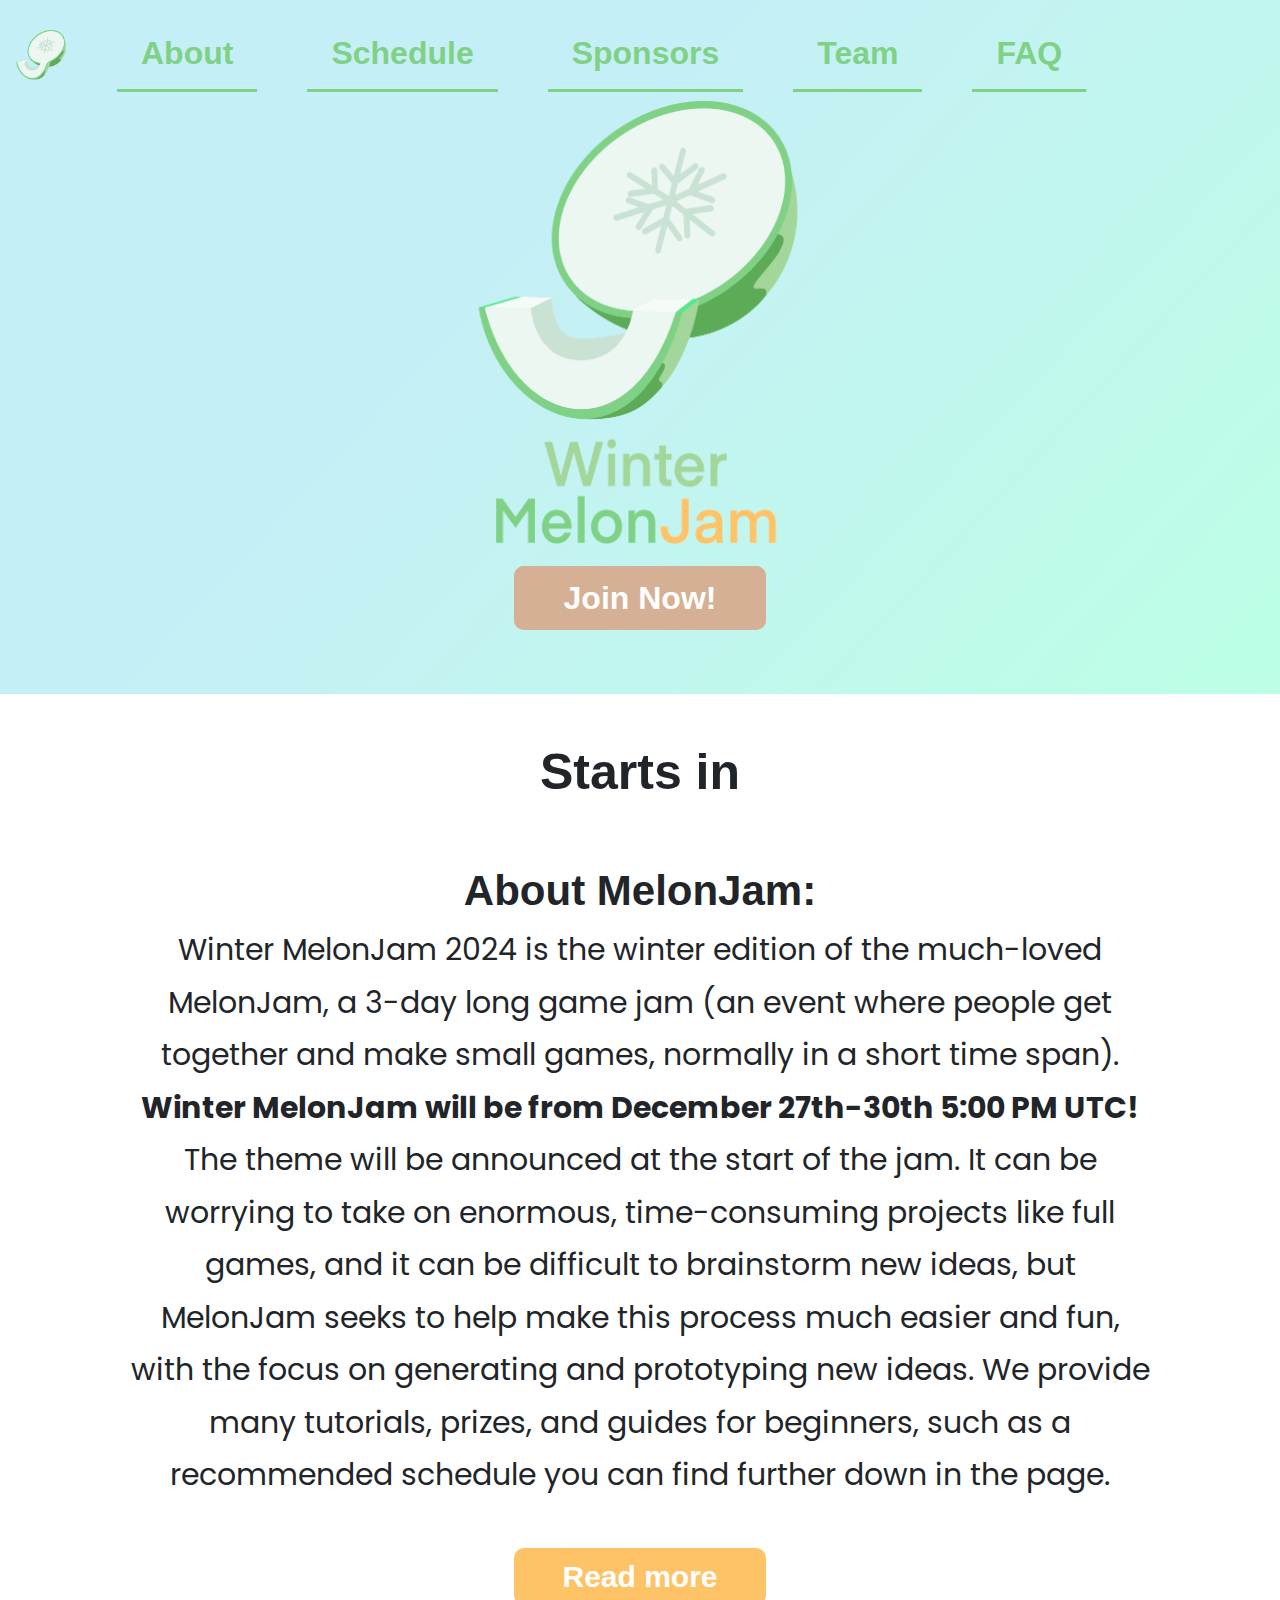
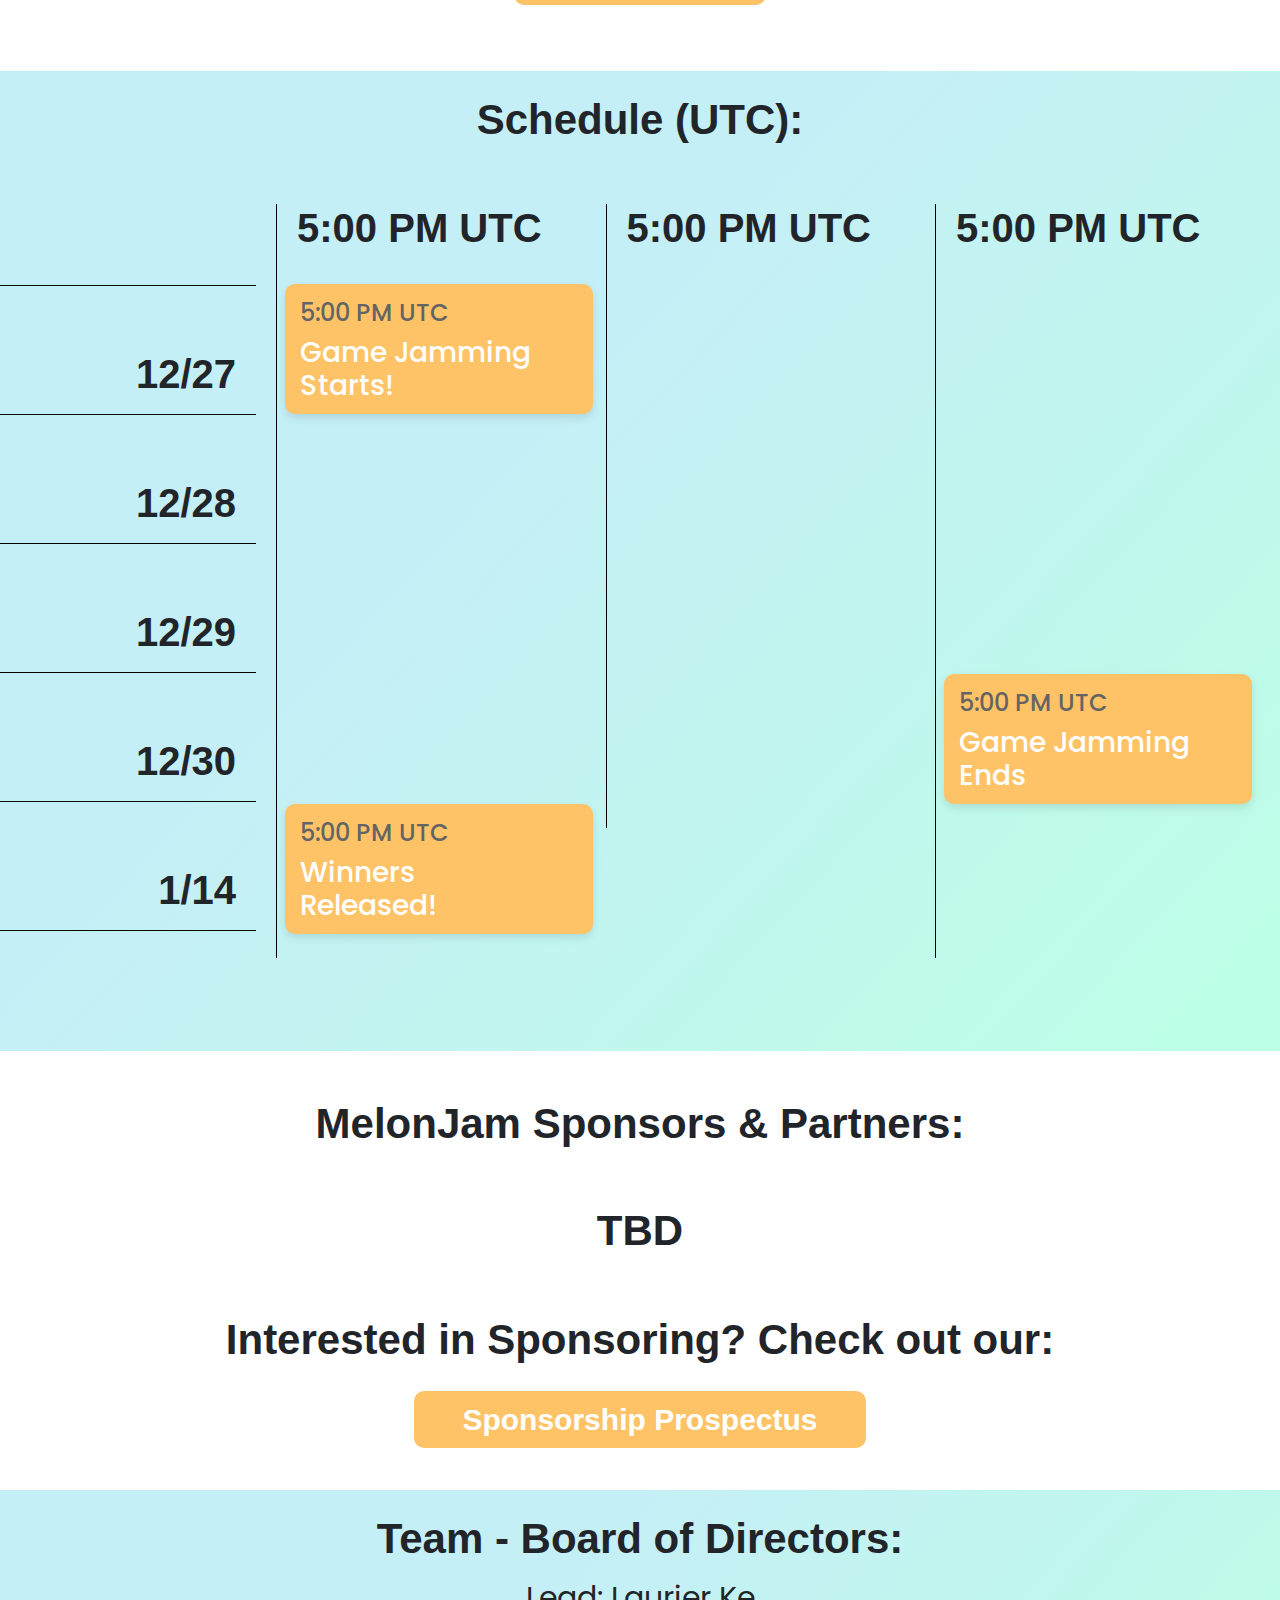
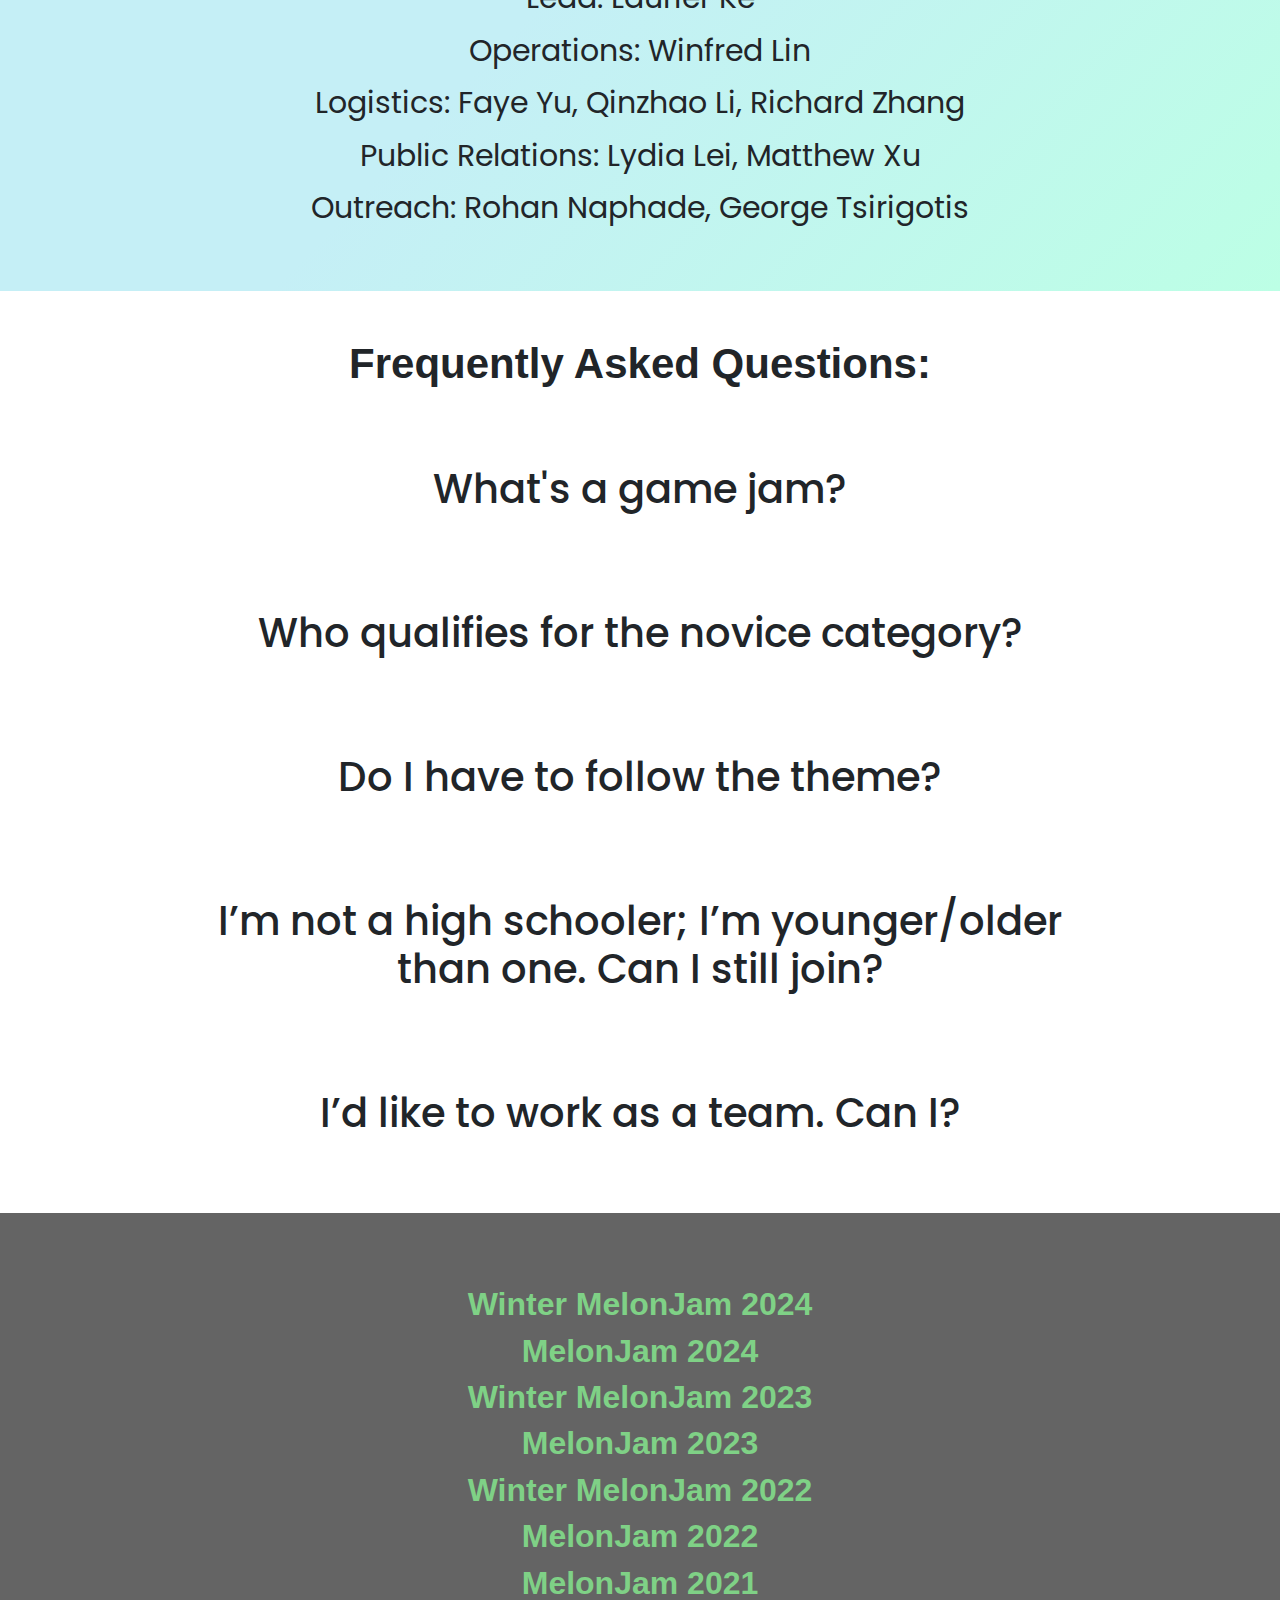
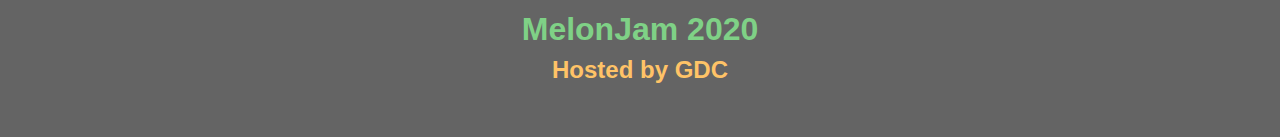
==== commit dadef5af: "stuff" ====
--- a/index.html
+++ b/index.html
@@ -135,8 +135,7 @@
 			</div>
 		</nav>
 
-		<img src="images/Winter MelonJam 2023/logos/2023wmjdate.png" alt="MelonJam" id="header-logo"
-			onclick="scrollToTop()">
+		<img src="images/Winter MelonJam 2024/2024wmj.png" alt="MelonJam" id="header-logo" onclick="scrollToTop()">
 
 		<!-- <h1 id="dates"><span style="color: rgb(127, 209, 134);">July 23rd</span> <span style="color: rgb(255, 195, 103);">to</span> <span style="color: rgb(255, 195, 103);">July 25th</span></h1> -->
 
@@ -264,9 +263,10 @@
 		<h1 style="font-size: 42px; font-weight: 600;">About MelonJam:</h1>
 		<h1
 			style="width: 80vw; margin: auto; line-height: 1.75; font-weight: 400; font-size: 30px; font-family: 'Poppins', sans-serif;">
-			Winter MelonJam 2024 is the winter edition of the much-loved MelonJam, a 2-day long game jam (an event where
+			Winter MelonJam 2024 is the winter edition of the much-loved MelonJam, a 3-day long game jam (an event where
 			people get together and make small games, normally in a short time span). <b>Winter MelonJam will be from
-				December 27th-30th UTC!</b> The theme will be announced at the start of the jam. It can be worrying to
+				December 27th-30th 5:00 PM UTC!</b> The theme will be announced at the start of the jam. It can be
+			worrying to
 			take on enormous, time-consuming projects like full games, and it can be difficult to brainstorm new ideas,
 			but MelonJam seeks to help make this process much easier and fun, with the focus on generating and
 			prototyping new ideas. We provide many tutorials, prizes, and guides for beginners, such as a recommended
@@ -305,16 +305,19 @@
 			<h1 class="day-text">12/29</h1>
 			<hr style="border-color: black;">
 			<br><br>
+			<h1 class="day-text">12/30</h1>
+			<hr style="border-color: black;">
+			<br><br>
 			<h1 class="day-text">1/14</h1>
 			<hr style="border-color: black;">
 		</div>
 
 		<div id="timings">
 			<div class="time-column">
-				<h1 class="time-text">12:00 AM</h1>
+				<h1 class="time-text">5:00 PM UTC</h1>
 				<br>
 				<div class="event special" onclick="openModal('start-modal')">
-					<h4 style="color: rgb(100, 100, 100);">12:00 AM</h4>
+					<h4 style="color: rgb(100, 100, 100);">5:00 PM UTC</h4>
 					<h3>Game Jamming<br>Starts!</h3>
 				</div>
 				<div id="start-modal" class="event-modal">
@@ -324,7 +327,7 @@
 						<i class="icon fa fa-clock-o"></i>
 						<h4
 							style="font-weight: 600; font-family: 'Poppins', sans-serif; display: inline-block; padding-left: 10px; margin-top: -2px; vertical-align: top;">
-							12/28, 12:00 AM</h4>
+							12/28, 5:00 PM UTC</h4>
 						<br>
 						<i class="icon fa fa-external-link"></i>
 						<h4
@@ -339,8 +342,11 @@
 				<div class="event placeholder">
 					<h1>placeholder</h1>
 				</div>
+				<div class="event placeholder">
+					<h1>placeholder</h1>
+				</div>
 				<div class="event special" onclick="openModal('speaker-modal')">
-					<h4 style="color: rgb(100, 100, 100);">12:00 AM</h4>
+					<h4 style="color: rgb(100, 100, 100);">5:00 PM UTC</h4>
 					<h3>Winners<br>Released!</h3>
 				</div>
 				<div id="speaker-modal" class="event-modal" style="margin-top: 15px">
@@ -350,7 +356,7 @@
 						<i class="icon fa fa-clock-o"></i>
 						<h4
 							style="font-weight: 600; font-family: 'Poppins', sans-serif; display: inline-block; padding-left: 10px; margin-top: -2px; vertical-align: top;">
-							1/7, 12:00 AM</h4>
+							1/7, 5:00 PM UTC</h4>
 					</div>
 				</div>
 
@@ -358,7 +364,7 @@
 			</div>
 
 			<div class="time-column">
-				<h1 class="time-text">10:00 AM</h1>
+				<h1 class="time-text">5:00 PM UTC</h1>
 				<br>
 				<div class="event placeholder">
 					<h1>placeholder</h1>
@@ -376,8 +382,11 @@
 			</div>
 
 			<div class="time-column">
-				<h1 class="time-text">8:00 PM</h1>
-				<br>
+				<h1 class="time-text">5:00 PM UTC</h1>
+				<br>
+				<div class="event placeholder">
+					<h1>placeholder</h1>
+				</div>
 				<div class="event placeholder">
 					<h1>placeholder</h1>
 				</div>
@@ -385,7 +394,7 @@
 					<h1>placeholder</h1>
 				</div>
 				<div class="event special" onclick="openModal('end-modal')">
-					<h4 style="color: rgb(100, 100, 100);">11:59 PM</h4>
+					<h4 style="color: rgb(100, 100, 100);">5:00 PM UTC</h4>
 					<h3>Game Jamming<br>Ends</h3>
 				</div>
 				<div id="end-modal" class="event-modal" style="margin-top: 15px">
@@ -395,7 +404,7 @@
 						<i class="icon fa fa-clock-o"></i>
 						<h4
 							style="font-weight: 600; font-family: 'Poppins', sans-serif; display: inline-block; padding-left: 10px; margin-top: -2px; vertical-align: top;">
-							12/30, 11:59 PM</h4>
+							12/30, 5:00 PM UTC</h4>
 						<br>
 						<i class="icon fa fa-external-link"></i>
 						<h4
@@ -509,7 +518,8 @@
 			<h1 style="font-size: 42px; font-weight: 600;">Interested in Sponsoring? Check out our:</h1>
 			<br>
 			<a id="prospectus-button" target="_blank"
-				href="https://drive.google.com/file/d/1G9bYtlakGhl0PzVI3qHLp8-aD7xjRA2o/view">Sponsorship Prospectus</a>
+				href="https://drive.google.com/file/d/1J40f-pxNGwghE1tKRnE8BgnGugUXOacB/view?usp=drive_link">Sponsorship
+				Prospectus</a>
 
 			<br><br><br>
 	</div>
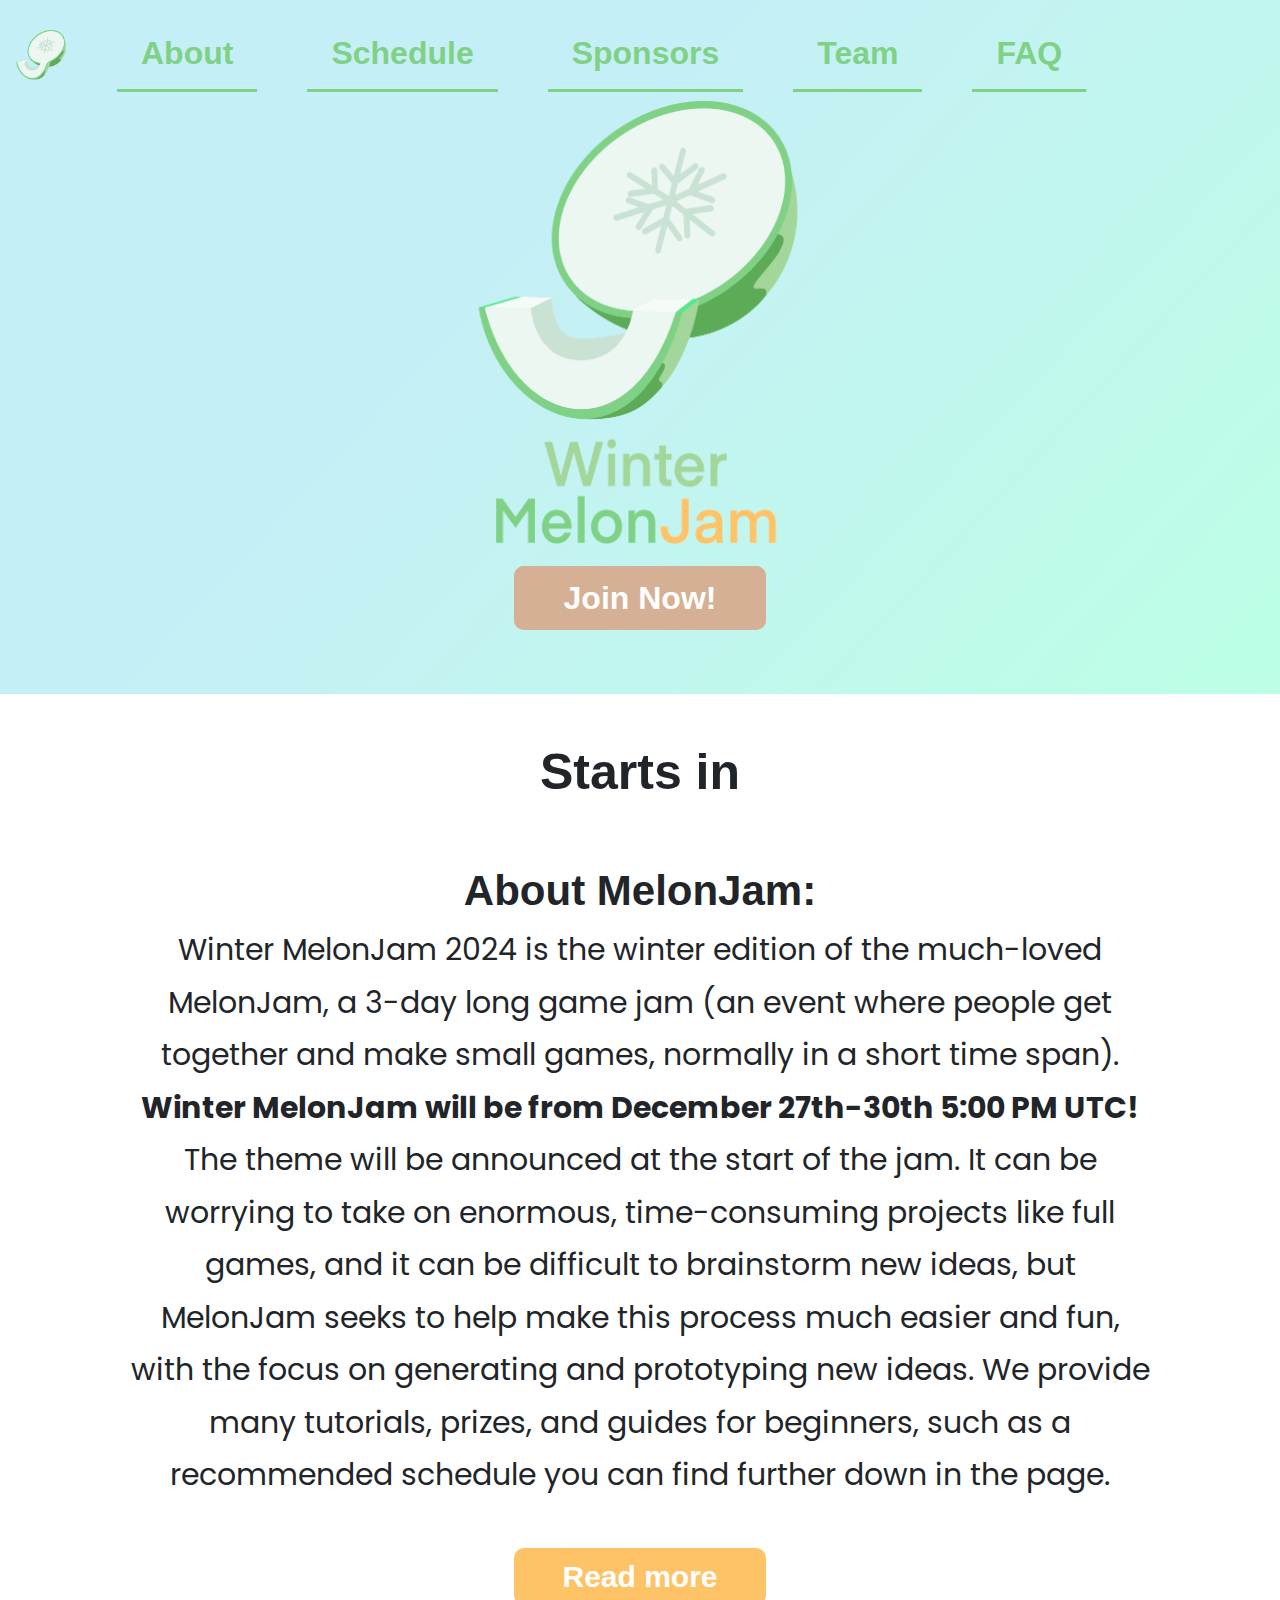
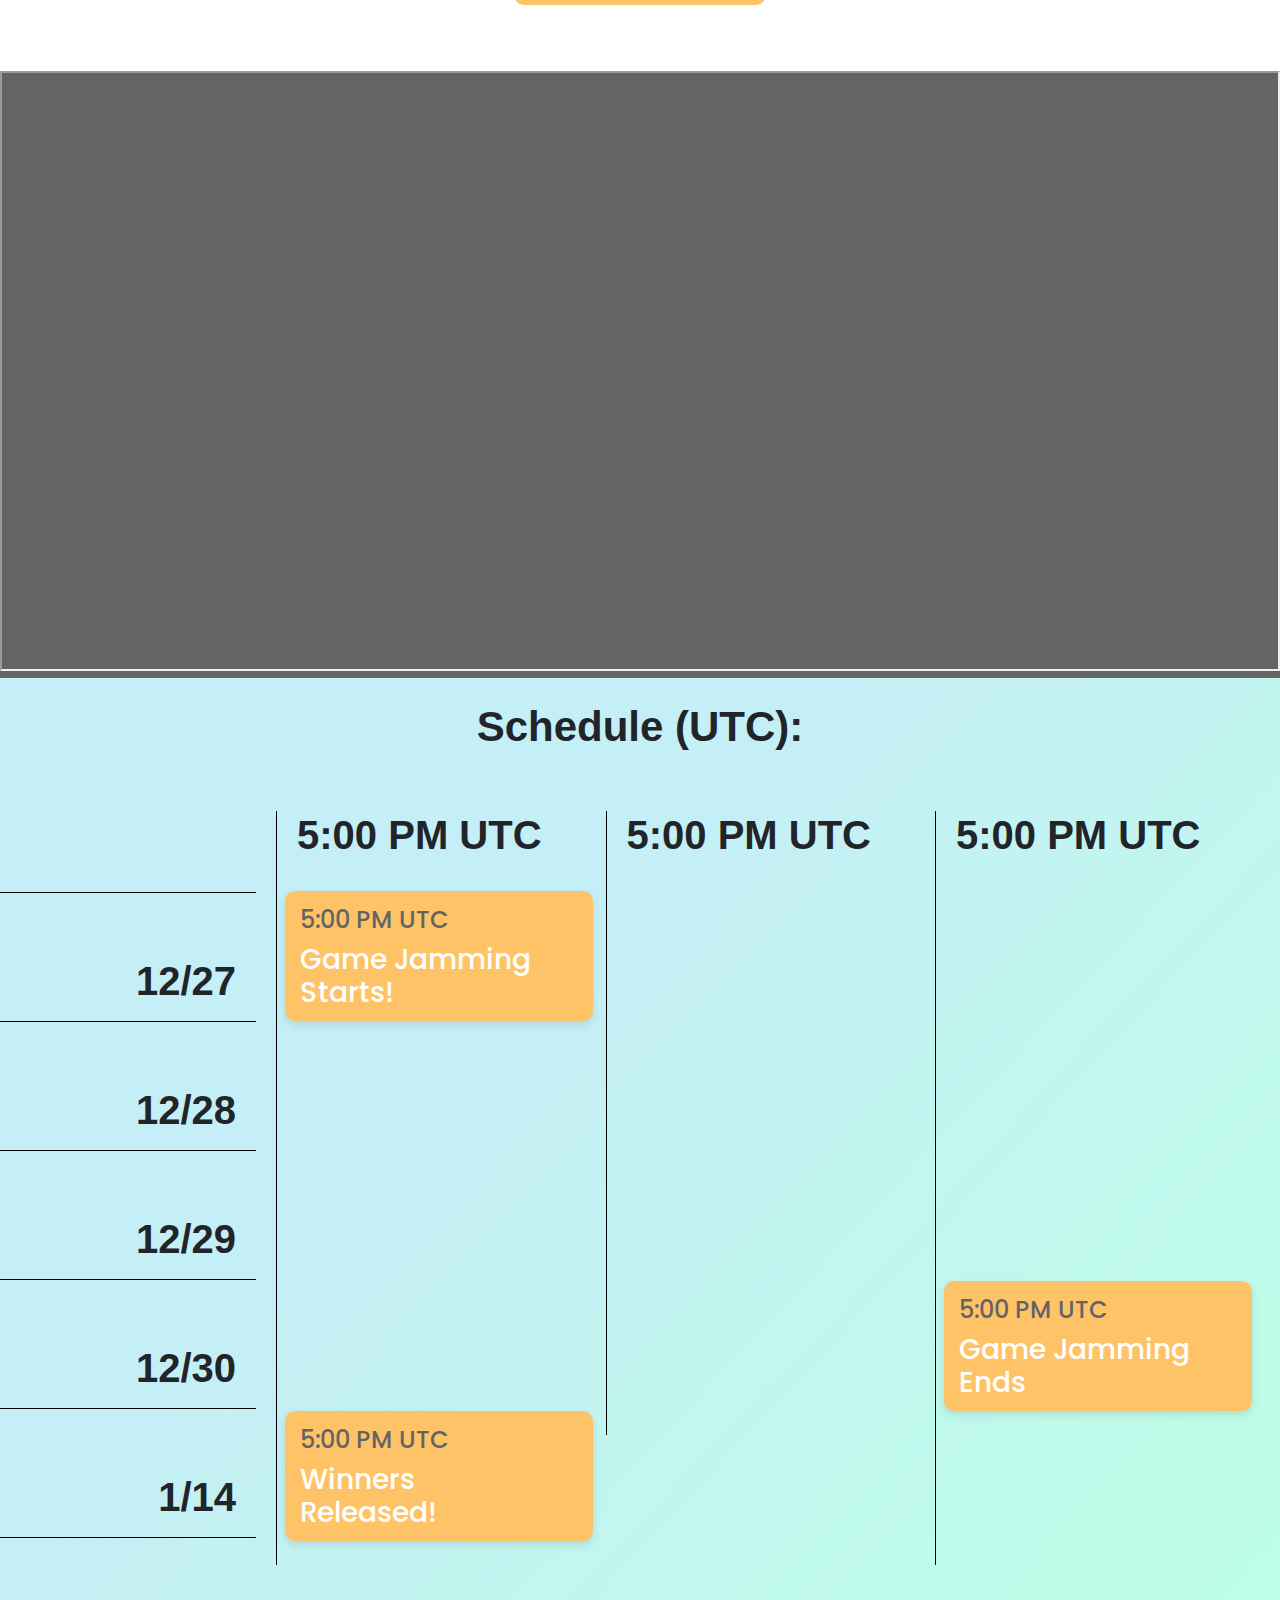
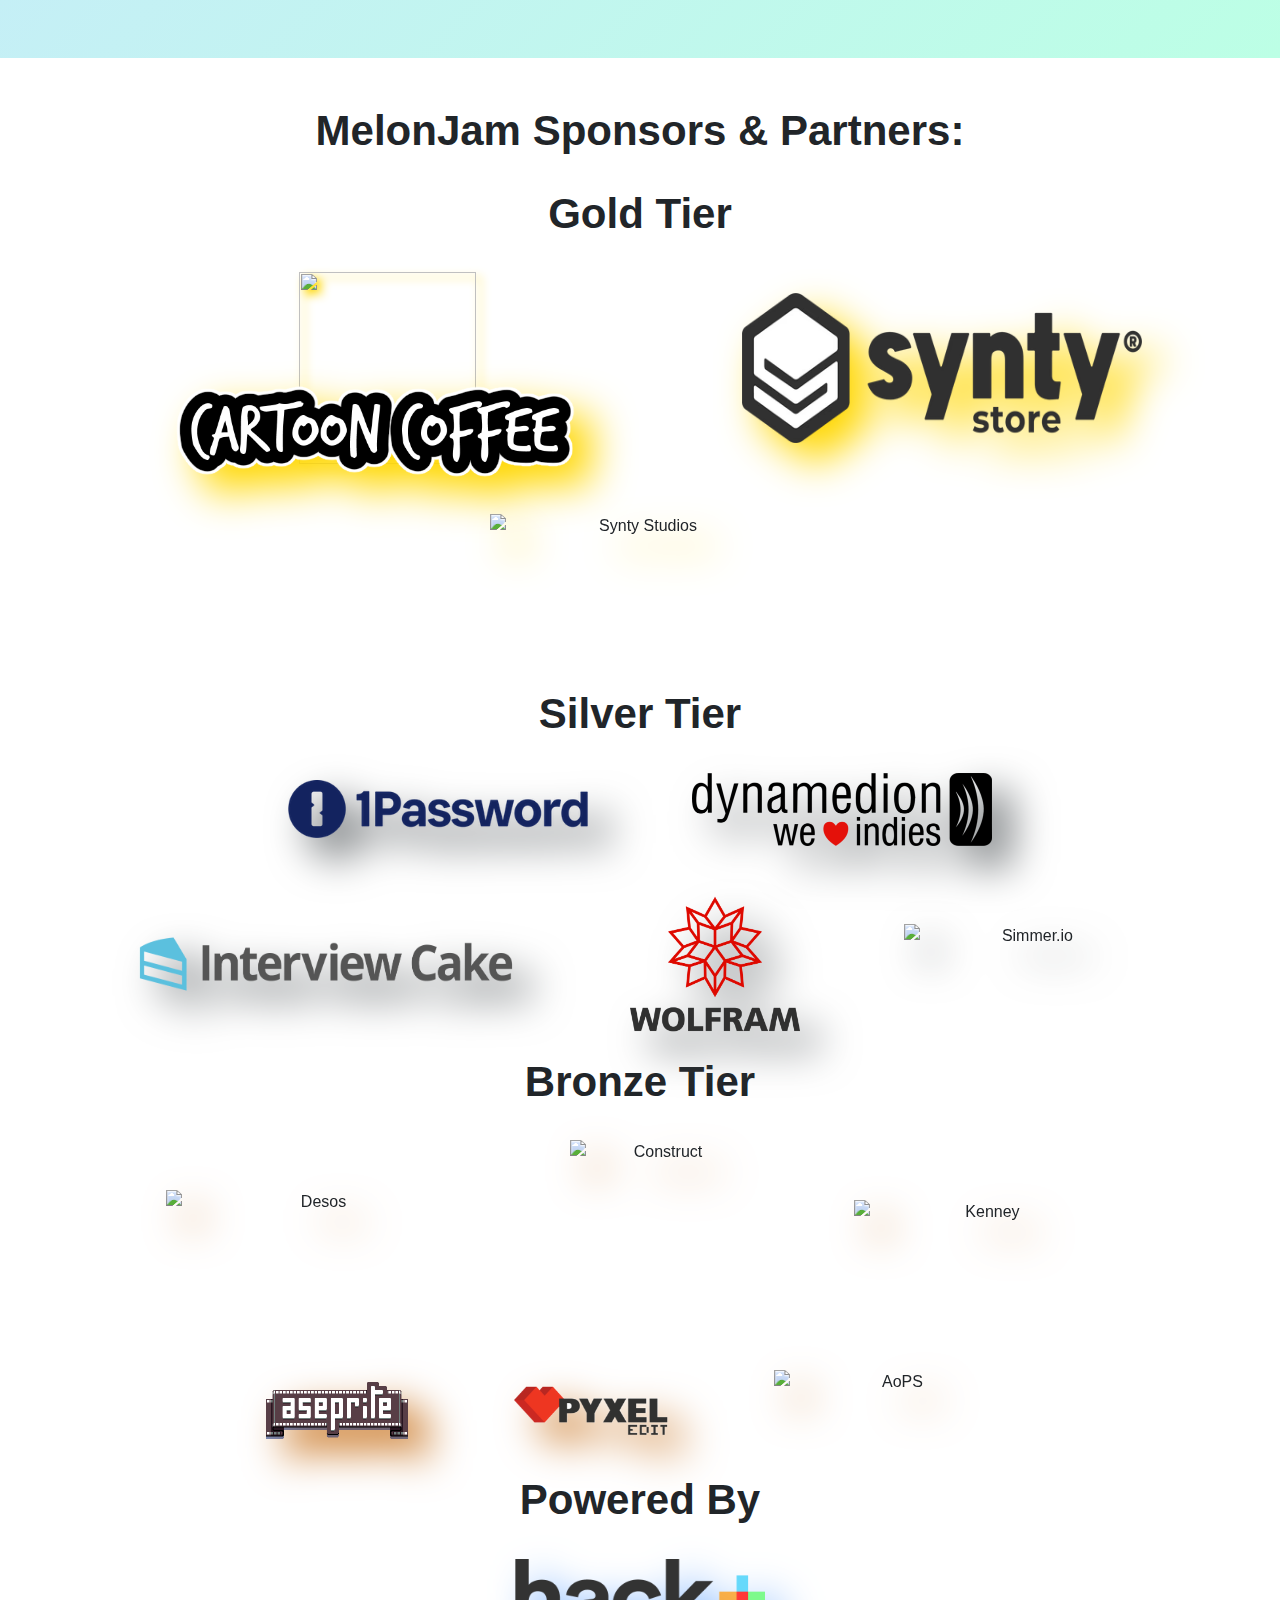
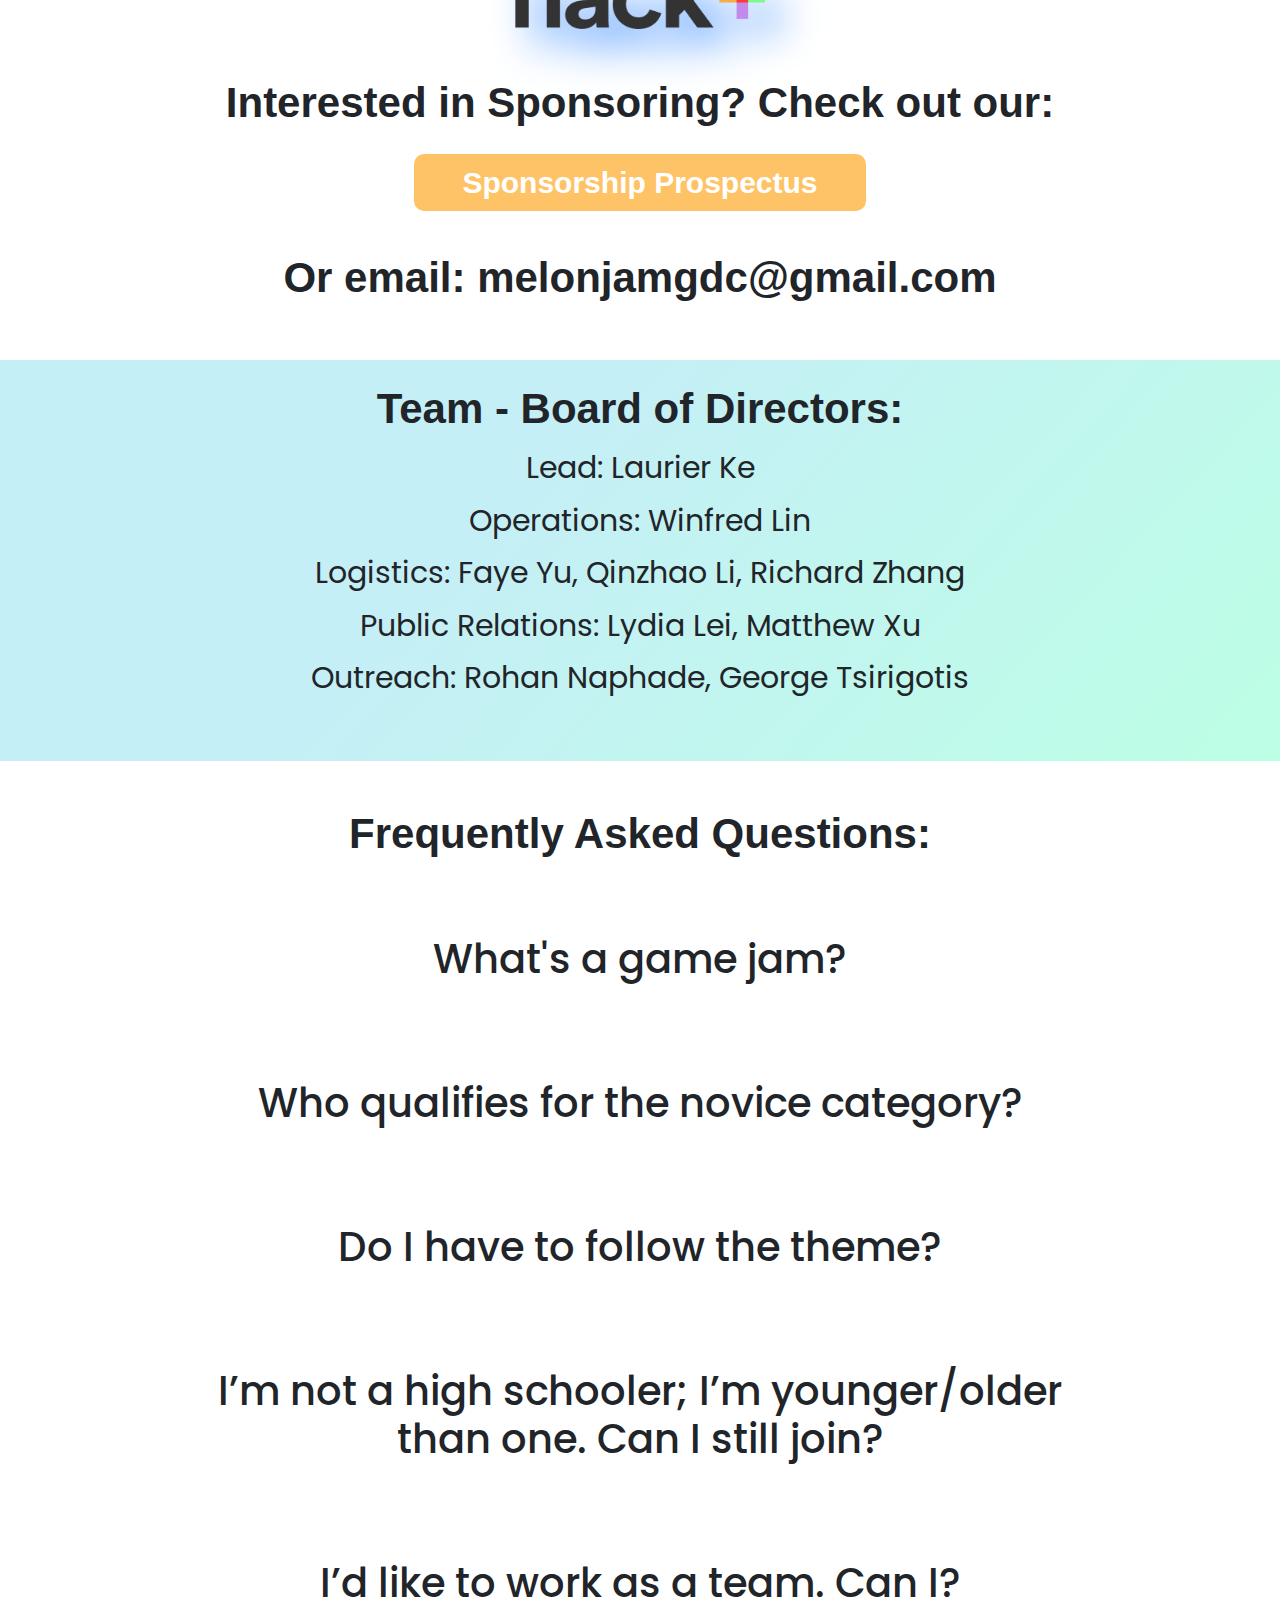
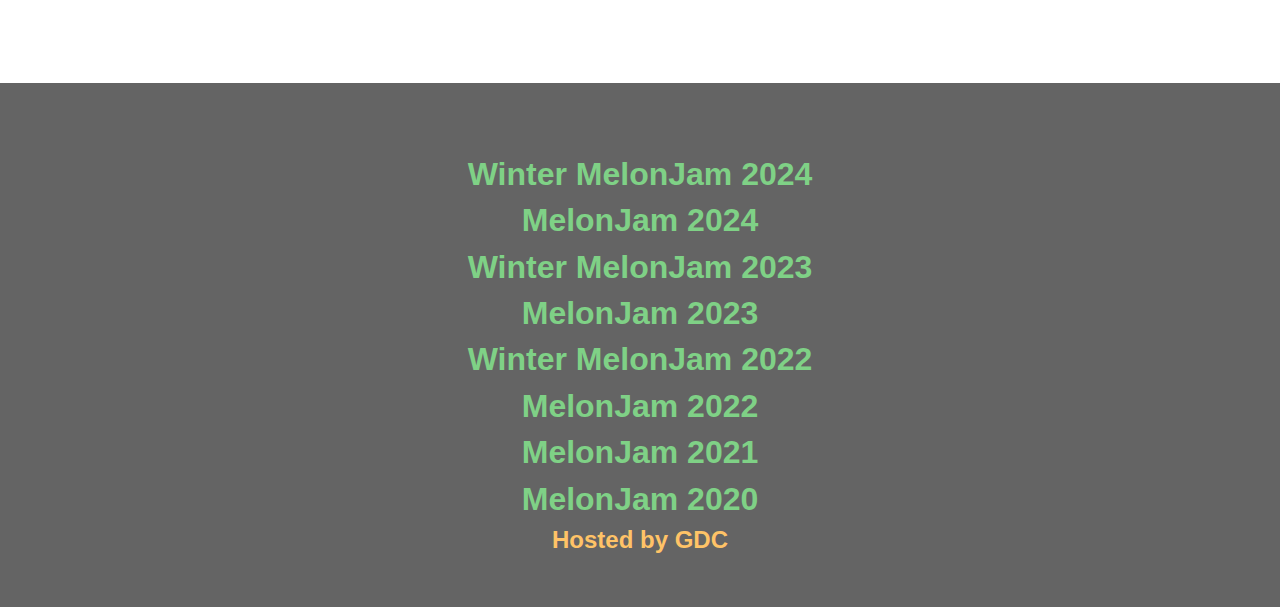
==== commit e4670e80: "Update index.html" ====
--- a/index.html
+++ b/index.html
@@ -23,7 +23,7 @@
 	<link rel="shortcut icon" href="images/Winter MelonJam 2023/logos/icon.png" />
 
 	<!-- CSS stylesheets -->
-	<link rel="stylesheet" href="css/2022.css">
+	<link rel="stylesheet" href="css/primary.css">
 
 	<!-- JavaScripts -->
 	<script type="text/javascript" src="js/primary.js"></script>
@@ -286,6 +286,10 @@
 		<br><br><br><br>
 	</div>
 
+	<iframe src="https://alimadcorp.github.io/extras/wmj24tier.html" title="Tier Selector" width="100%"
+		height="600px"></iframe>
+
+
 	<div id="schedule-div">
 		<br>
 		<h1 style="font-size: 42px; font-weight: 600;">Schedule (UTC):</h1>
@@ -427,101 +431,96 @@
 		<br><br>
 		<h1 style="font-size: 42px; font-weight: 600; font-family: 'Century Gothic', sans-serif;">MelonJam Sponsors &
 			Partners:</h1>
-		<br>
-		<br>
-
-		<h1 style="font-size: 42px; font-weight: 600; font-family: 'Century Gothic', sans-serif;">TBD
-			<br>
-
-			<br>
-
-			<!-- <h1 style="font-size: 42px; font-weight: 600; font-family: 'Century Gothic', sans-serif;">Platinum Tier</h3>
-
-			<img src="images/Winter MelonJam 2023/sponsors/cubzh.png" alt="Cubzh" class="sponsor" width="750"
-				height="270" onclick="window.open('https://cu.bzh/')">
-
-			<br>
-
-			<h1 style="font-size: 42px; font-weight: 600; font-family: 'Century Gothic', sans-serif;">Gold Tier</h1>
-
-
-
-			<img src="images/Winter MelonJam 2023/sponsors/wolfram.png" alt="Wolfram" class="sponsor" width="300"
-				height="236.5" onclick="window.open('https://www.wolfram.com')">
-
-			<img src="images/Winter MelonJam 2023/sponsors/gamesalad.jpg" alt="GameSalad" class="sponsor" width="457"
-				height="120" onclick="window.open('https://www.gamesalad.com')">
-
-			<img src="images/Winter MelonJam 2023/sponsors/synty_studios.png" alt="Synty Studios" class="sponsor"
-				width="500" height="158" onclick="window.open('https://www.syntystudios.com/')">
-
-			<br>
-
-			<h1 style="font-size: 42px; font-weight: 600; font-family: 'Century Gothic', sans-serif;">Silver Tier</h1>
-
-			<img src="images/Winter MelonJam 2023/sponsors/WeLoveIndies.png" alt="WeLoveIndies" class="sponsor"
-				width="300" height="73" onclick="window.open('https://www.weloveindies.com/en')">
-
-			<img src="images/Winter MelonJam 2023/sponsors/echo3D.png" alt="Echo3D" class="sponsor" width="206"
-				height="104" onclick="window.open('https://www.echo3d.com')">
-
-			<img src="images/Winter MelonJam 2023/sponsors/interview-cake.png" alt="Interview Cake" class="sponsor"
-				width="400" height="74" onclick="window.open('https://www.interviewcake.com/')">
-
-			<img src="images/Winter MelonJam 2023/sponsors/wesbos.png" alt="wesbos" class="sponsor" width="150"
-				height="123" onclick="window.open('https://wesbos.com/')">
-
-			<img src="images/Winter MelonJam 2023/sponsors/cartoon-coffee.png" alt="Cartoon Coffee" class="sponsor"
-				width="340" height="93" onclick="window.open('https://cartooncoffeegames.com/')">
-
-			<img src="images/Winter MelonJam 2023/sponsors/Leading_Learners.png" alt="Leading Learners" class="sponsor"
-				width="600" height="150" onclick="window.open('https://www.leading-learners.com/')">
-
-			<br>
-
-			<h1 style="font-size: 42px; font-weight: 600; font-family: 'Century Gothic', sans-serif;">Bronze Tier</h1>
-
-			<img src="images/Winter MelonJam 2023/sponsors/SwishSwoosh.png" alt="SwishSwoosh" class="sponsor"
-				width="300" height="50" onclick="window.open('https://www.swish-swoosh.com/')">
-
-			<img src="images/Winter MelonJam 2023/sponsors/aseprite.png" alt="Aseprite" class="sponsor" width="142"
-				height="57" onclick="window.open('https://aseprite.com')">
-
-			<img src="images/Winter MelonJam 2023/sponsors/plusMusic.png" alt="PlusMusic" class="sponsor" width="100"
-				height="100" onclick="window.open('https://www.plusmusic.ai/home')">
-
-			<img src="images/Winter MelonJam 2023/sponsors/JDoodle.png" alt="JDoodle" class="sponsor" width="314"
-				height="112" onclick="window.open('https://www.jdoodle.com/')">
-
-			<img src="images/Winter MelonJam 2023/sponsors/Zorin.png" alt="Zorin OS" class="sponsor" width="107"
-				height="93" onclick="window.open('https://zorin.com/')">
-
-			<img src="images/Winter MelonJam 2023/sponsors/pyxel-edit.png" alt="Pyxel Edit" class="sponsor" width="158"
-				height="58" onclick="window.open('https://pyxeledit.com/')">
-
-			<img src="images/Winter MelonJam 2023/sponsors/igda.png" alt="IGDA" class="sponsor" width="150" height="37"
-				onclick="window.open('https://igda.org')">
-
-			<img src="images/Winter MelonJam 2023/sponsors/lc.png" alt="Leaderboard Creator" class="sponsor" width="536"
-				height="67">
-
-			<br>
-
-			<img src="images/Winter MelonJam 2023/sponsors/hack+.png" alt="Hack+" class="sponsor" width="307"
-				height="90" onclick="window.open('https://hackplus.io')">
-
-
-
-
-			<br><br> -->
-
-			<h1 style="font-size: 42px; font-weight: 600;">Interested in Sponsoring? Check out our:</h1>
-			<br>
-			<a id="prospectus-button" target="_blank"
-				href="https://drive.google.com/file/d/1J40f-pxNGwghE1tKRnE8BgnGugUXOacB/view?usp=drive_link">Sponsorship
-				Prospectus</a>
-
-			<br><br><br>
+
+
+		<br>
+
+		<h1 style="font-size: 42px; font-weight: 600; font-family: 'Century Gothic', sans-serif;">Gold Tier</h1>
+
+		<div style="width: 500px; position: relative;" class="sponsor">
+			<img decoding="async" width="177" height="192"
+				src="https://cartooncoffeegames.com/wp-content/uploads/2023/01/CC-Wave-001.gif"
+				class="attachment-large size-large wp-image-298" style="-webkit-filter: drop-shadow(5px 5px 5px #ffd700);
+    filter: drop-shadow(5px 5px 5px #ffd700);" onclick="window.open('https://cartooncoffeegames.com/')">
+
+			<img src="images/Winter MelonJam 2023/sponsors/cartoon-coffee.png" alt="Cartoon Coffee"
+				style="width:fit-content; position: absolute; top: 50%; left: 50%; transform: translate(-65%, -20%); min-width: 446px"
+				class="sponsor sp-gold" width="446" height="121"
+				onclick="window.open('https://cartooncoffeegames.com/')">
+		</div>
+
+		<img src="images/Winter MelonJam 2023/sponsors/synty_studios.png" alt="Synty Studios" class="sponsor sp-gold"
+			width="400" height="150" onclick="window.open('https://www.syntystudios.com/')">
+
+		<img src="https://img.itch.zone/aW1nLzE4ODg1MzI3LnBuZw==/original/Z6QDWV.png" alt="Synty Studios"
+			class="sponsor sp-gold" width="300" height="150" onclick="window.open('https://gamesalad.com/')">
+
+
+
+
+
+		<h1 style="font-size: 42px; font-weight: 600; font-family: 'Century Gothic', sans-serif;">Silver Tier</h1>
+
+
+
+		<img src="images/MelonJam 5/sponsors/onepassword.png" alt="1password" class="sponsor sp-silver" width="300"
+			height="=80" onclick="window.open('https://1password.com/')">
+
+		<img src="images/Winter MelonJam 2023/sponsors/WeLoveIndies.png" alt="WeLoveIndies" class="sponsor sp-silver"
+			width="300" height="73" onclick="window.open('https://www.weloveindies.com/en')">
+
+		<br>
+		<img src="images/Winter MelonJam 2023/sponsors/interview-cake.png" alt="Interview Cake"
+			class="sponsor sp-silver" width="400" height="74" onclick="window.open('https://www.interviewcake.com/')">
+
+		<img src="images/Winter MelonJam 2023/sponsors/wolfram.png" alt="Wolfram" class="sponsor sp-silver" width="170"
+			height="136.5" onclick="window.open('https://www.wolfram.com')">
+
+
+
+		<img src="https://img.itch.zone/aW1nLzE4ODc5OTY0LnBuZw==/original/%2B0Q30r.png" alt="Simmer.io"
+			class="sponsor sp-silver" width="250" height="80" onclick="window.open('https://odininspector.com/')">
+
+		<br>
+
+		<h1 style="font-size: 42px; font-weight: 600; font-family: 'Century Gothic', sans-serif;">Bronze Tier</h1>
+
+		<img src="https://img.itch.zone/aW1nLzE4ODc5OTE0LnBuZw==/original/OSXOo1.png" alt="Desos"
+			class="sponsor sp-bronze" width="300" height="80" onclick="window.open('https://kronnect.com/')">
+
+		<img src="https://img.itch.zone/aW1nLzE4ODc5OTM1LnBuZw==/original/qq7Xly.png" alt="Construct"
+			class="sponsor sp-bronze" width="180" height="180" onclick="window.open('https://armory3d.org/')">
+
+		<img src="https://img.itch.zone/aW1nLzE4ODc5OTE4LnBuZw==/original/o7BPbw.png" alt="Kenney"
+			class="sponsor sp-bronze" width="260" height="60"
+			onclick="window.open('https://www.image-line.com/fl-studio/')">
+
+		<br>
+		<img src="images/Winter MelonJam 2023/sponsors/aseprite.png" alt="Aseprite" class="sponsor sp-bronze"
+			width="142" height="57" onclick="window.open('https://aseprite.com')">
+
+		<img src="images/Winter MelonJam 2023/sponsors/pyxel-edit.png" alt="Pyxel Edit" class="sponsor sp-bronze"
+			width="158" height="58" onclick="window.open('https://pyxeledit.com/')">
+		<img src="https://img.itch.zone/aW1nLzE4ODc5ODcyLnBuZw==/original/%2FQEGdJ.png" alt="AoPS"
+			class="sponsor sp-bronze" width="240" height="80" onclick="window.open('https://www.minifantasy.net/')">
+
+		<br>
+
+		<h1 style="font-size: 42px; font-weight: 600; font-family: 'Century Gothic', sans-serif;">Powered By</h1>
+
+		<img src="images/Winter MelonJam 2023/sponsors/hack+.png" alt="Hack+" class="sponsor" style="-webkit-filter: drop-shadow(20px 20px 20px #579dff);
+    filter: drop-shadow(20px 20px 20px #579dff);" width="250" height="70" onclick="window.open('https://hackplus.io')">
+		<br><br>
+
+		<h1 style="font-size: 42px; font-weight: 600;">Interested in Sponsoring? Check out our:</h1>
+		<br>
+		<a id="prospectus-button" target="_blank"
+			href="https://drive.google.com/file/d/1rzOGh5JLQzOQ8kSi34Z1xXZ49QATA4wv/view">Sponsorship Prospectus</a>
+		<br>
+		<br>
+		<br>
+		<h1 style="font-size: 42px; font-weight: 600;"> Or email: melonjamgdc@gmail.com</h1>
+		<br><br>
 	</div>
 
 	<div id="team-div">
--- a/css/primary.css
+++ b/css/primary.css
@@ -0,0 +1,490 @@
+::selection {
+    background: rgba(118, 250, 255, 0.164);
+    text-shadow: 0px 0px 2px;
+}
+
+::-webkit-scrollbar {
+    width: 10px;
+    background-color: rgb(197, 239, 246);
+}
+
+
+
+/* Track */
+::-webkit-scrollbar-track {
+    border-radius: 0px;
+    background: rgba(0, 0, 0, 0);
+}
+
+/* Handle */
+::-webkit-scrollbar-thumb {
+    background: rgb(127, 209, 134);
+    border-radius: 10px;
+}
+
+/* Handle on hover */
+::-webkit-scrollbar-thumb:hover {
+    background: rgb(95, 157, 101);
+}
+
+#header-div {
+    background: linear-gradient(313deg, rgba(2, 0, 36, 1) 0%, rgba(188, 255, 229, 1) 0%, rgba(197, 239, 246, 1) 61%);
+    margin-top: -15px;
+    width: 100%;
+    text-align: center;
+}
+
+#navbar-logo {
+    width: 50px;
+    height: 50px;
+    margin-right: 35px;
+    transition: all 0.5s;
+}
+
+#navbar-logo:hover {
+    transform: scale(1.25);
+}
+
+.navbutton {
+    display: inline-block;
+    font-size: 32px;
+    color: rgb(127, 209, 134);
+    font-weight: 700;
+    padding: 12px 24px;
+    padding-bottom: 12px;
+    border-radius: 0px;
+    text-decoration: none;
+    position: relative;
+    border-bottom: solid 3px rgb(127, 209, 134);
+    margin-right: 50px;
+    transition: all 0.7s;
+}
+
+.navbutton:hover {
+    border-bottom: none;
+    border-radius: 50px;
+    text-decoration: none;
+    text-decoration-color: white;
+    color: white;
+    background-color: rgb(127, 209, 134);
+}
+
+#header-logo {
+    cursor: pointer;
+    width: 450px;
+    height: 450px;
+    text-align: center;
+    transition: all 0.5s;
+}
+
+#header-logo:hover {
+    transform: scale(1.05);
+    /* filter: drop-shadow(5px 5px 5px rgba(255, 195, 103, 0.625)); */
+}
+
+#dates {
+    font-family: 'Poppins', sans-serif;
+    font-weight: 600;
+}
+
+#join-button {
+    font-size: 32px;
+    font-weight: 700;
+    color: white;
+    border: 2px solid rgb(213, 176, 148);
+    background-color: rgb(213, 176, 148);
+    padding: 12px 48px;
+    border-radius: 10px;
+    transition: all 0.5s;
+    font-family: 'Century Gothic', sans-serif;
+}
+
+#join-button:hover {
+    color: white;
+    padding: 12px 64px;
+    border-radius: 25px;
+    border-color: rgb(192, 153, 133);
+    text-decoration: none;
+    background-color: rgb(192, 153, 133);
+}
+
+#about-div {
+    width: 100%;
+    text-align: center;
+    background-color: white;
+    font-weight: 700;
+    font-family: 'Century Gothic', sans-serif;
+}
+
+#about-more-text {
+    display: none;
+}
+
+#read-more-button {
+    background-color: rgba(255, 195, 103, 1.0);
+    cursor: pointer;
+    font-size: 30px;
+    color: white;
+    border-radius: 10px;
+    padding: 12px 48px;
+    transition: all 0.5s;
+}
+
+#read-more-button:hover {
+    color: white;
+    background-color: rgba(247, 144, 64, 1.0);
+    border-radius: 25px;
+    padding: 12px 64px;
+}
+
+#schedule-extra-button {
+    margin-top: 1050px;
+    background-color: rgba(255, 195, 103, 1.0);
+    cursor: pointer;
+    font-size: 30px;
+    color: white;
+    border-radius: 10px;
+    padding: 12px 48px;
+    transition: all 0.5s;
+}
+
+#schedule-extra-button:hover {
+    background-color: rgba(247, 144, 64, 1.0);
+    border-radius: 25px;
+    padding: 12px 64px;
+    text-decoration: none;
+}
+
+#schedule-div {
+    background: linear-gradient(313deg, rgba(2, 0, 36, 1) 0%, rgba(188, 255, 229, 1) 0%, rgba(197, 239, 246, 1) 61%);
+    width: 100%;
+    height: 980px;
+    text-align: center;
+    font-weight: 700;
+    font-family: 'Century Gothic', sans-serif;
+}
+
+#days {
+    margin-top: 115px;
+    width: 20%;
+    float: left;
+    text-align: right;
+}
+
+.day-text {
+    font-weight: 700;
+    padding-right: 20px;
+}
+
+#timings {
+    white-space: nowrap;
+    float: left;
+    width: 80%;
+    margin-top: 50px;
+    overflow-x: scroll;
+}
+
+.time-column {
+    text-align: left;
+    position: relative;
+    width: 325px;
+    /* 26.66% */
+    display: inline-block;
+    vertical-align: top;
+    margin: auto;
+    border-left: 1px solid black;
+}
+
+.time-text {
+    font-weight: 600;
+    padding-left: 20px;
+}
+
+.event {
+    color: white;
+    background-color: rgb(127, 209, 134);
+    width: 95%;
+    height: 130px;
+    margin: auto;
+    font-family: 'Poppins', sans-serif;
+    border-radius: 10px;
+    padding: 15px 0px 0px 15px;
+    cursor: pointer;
+    box-shadow: 0 4px 8px 0 rgba(0, 0, 0, 0.1);
+    transition: all 0.2s;
+}
+
+.event:hover {
+    box-shadow: 0 4px 8px 0 rgba(0, 0, 0, 0.2), 0 6px 20px 0 rgba(0, 0, 0, 0.19);
+    background-color: rgb(124, 194, 130);
+}
+
+.placeholder {
+    visibility: hidden;
+}
+
+.special {
+    background-color: rgb(255, 195, 103);
+}
+
+.special:hover {
+    background-color: rgb(245, 175, 71);
+}
+
+.event-modal {
+    display: none;
+    /* Hidden by default */
+    position: absolute;
+    /* Stay in place */
+    z-index: 1;
+    /* Sit on top */
+    padding: 20px;
+    /* Location of the box */
+    width: 400px;
+    height: auto;
+    margin-left: 10px;
+    margin-top: 10px;
+    border-radius: 10px;
+    padding: 20px;
+    box-shadow: 0 4px 8px 0 rgba(0, 0, 0, 0.2);
+    transition: all 0.2s;
+    overflow: auto;
+    /* Enable scroll if needed */
+    background-color: white;
+}
+
+/* The Close Button */
+.close {
+    color: #aaaaaa;
+    float: right;
+    font-size: 28px;
+    font-weight: bold;
+    transition: all 0.2s;
+}
+
+.close:hover,
+.close:focus {
+    color: #000;
+    text-decoration: none;
+    cursor: pointer;
+    transform: scale(1.25);
+}
+
+.icon {
+    transform: scale(1.5);
+}
+
+#sponsors-div {
+    width: 100%;
+    text-align: center;
+    font-family: 'Century Gothic', sans-serif;
+    background-color: white;
+}
+
+.sponsor {
+    display: inline-block;
+    margin: 25px 50px;
+    max-width: 90%;
+    cursor: pointer;
+    transition: all 0.5s;
+}
+
+
+.sp-gold {
+    -webkit-filter: drop-shadow(20px 20px 20px #ffd700);
+    filter: drop-shadow(20px 20px 20px #ffd700);
+}
+
+.sp-silver {
+    -webkit-filter: drop-shadow(20px 20px 20px #606568);
+    filter: drop-shadow(20px 20px 20px #606568);
+}
+
+.sp-bronze {
+    -webkit-filter: drop-shadow(20px 20px 20px #CD7F32);
+    filter: drop-shadow(20px 20px 20px #CD7F32);
+}
+
+.theme {
+    margin: 0px 0px;
+    max-width: 50%;
+    cursor: pointer;
+    transition: all 0.5s;
+}
+
+.theme:hover {
+    transform: scale(1.10);
+}
+
+.sponsor:hover {
+    transform: scale(1.05);
+}
+
+#prospectus-button {
+    background-color: rgba(255, 195, 103, 1.0);
+    cursor: pointer;
+    font-size: 30px;
+    font-weight: 600;
+    color: white;
+    border-radius: 10px;
+    padding: 12px 48px;
+    transition: all 0.5s;
+}
+
+#prospectus-button:hover {
+    text-decoration: none;
+    color: white;
+    background-color: rgba(247, 144, 64, 1.0);
+    border-radius: 25px;
+    padding: 12px 64px;
+}
+
+#team-div {
+    background: linear-gradient(313deg
+            /* 223deg */
+            , rgba(2, 0, 36, 1) 0%, rgba(188, 255, 229, 1) 0%, rgba(197, 239, 246, 1) 61%);
+    width: 100%;
+    font-family: 'Century Gothic', sans-serif;
+    text-align: center;
+}
+
+#faq-div {
+    width: 100%;
+    text-align: center;
+    background-color: white;
+}
+
+.faq {
+    font-family: 'Poppins', sans-serif;
+    width: 75vw;
+    display: inline-block;
+    margin: 20px;
+    padding: 24px 36px;
+    cursor: pointer;
+    border-radius: 20px;
+    transition: all 0.3s;
+}
+
+.faq-answer {
+    font-family: 'Poppins', sans-serif;
+    display: none;
+    font-size: 24px;
+}
+
+#footer {
+    width: 100%;
+    background-color: rgb(100, 100, 100);
+    height: 275px;
+    text-align: center;
+    color: rgb(127, 209, 134);
+    font-family: 'Century Gothic', sans-serif;
+}
+
+.footerMJ {
+    font-weight: 600;
+    cursor: pointer;
+    transition: all 0.2s;
+}
+
+.footerMJ:hover {
+    letter-spacing: 1px;
+}
+
+.footerGDC {
+    font-weight: 600;
+    color: rgb(255, 195, 103);
+    cursor: pointer;
+    transition: all 0.2s;
+}
+
+.footerGDC:hover {
+    letter-spacing: 1px;
+}
+
+.legal {
+    color: white;
+    font-family: 'Poppins', sans-serif;
+    width: 50%;
+    font-size: 18px;
+    line-height: 1.5;
+    margin: auto;
+}
+
+@media screen and (max-width: 1100px) {
+    .navbutton {
+        font-size: 20px;
+        padding: 12px 18px;
+        border-bottom: solid 2px rgb(127, 209, 134);
+    }
+
+    #navbar-logo {
+        display: none;
+    }
+}
+
+@media screen and (max-width: 1000px) {
+    .faq {
+        width: 90vw;
+    }
+}
+
+@media screen and (max-width: 800px) {
+    .legal {
+        width: 80%;
+    }
+
+}
+
+@media screen and (max-width: 768px) {
+    .navbutton {
+        font-size: 28px;
+        padding: 12px 96px;
+        border-bottom: solid 3px rgb(127, 209, 134);
+        margin-bottom: 20px;
+    }
+
+    #golds {
+        flex-direction: column;
+        align-items: center;
+    }
+}
+
+@media screen and (max-width: 730px) {
+    #navbar-logo {
+        display: none;
+    }
+}
+
+@media screen and (max-width: 600px) {
+    .sponsor {
+        margin: 25px 0px;
+        max-width: 80vw;
+    }
+
+
+}
+
+@media screen and (max-width: 500px) {
+    #header-logo {
+        width: 95vw;
+        height: 95vw;
+        /* max-width: 50vw; */
+    }
+}
+
+@media screen and (max-width: 450px) {
+    #prospectus-button {
+        background-color: rgba(255, 195, 103, 1.0);
+        cursor: pointer;
+        font-size: 6.5vw;
+        font-weight: 600;
+        color: white;
+        border-radius: 10px;
+        padding: 6px 24px;
+        transition: all 0.5s;
+    }
+
+    #prospectus-button:hover {
+        padding: 6px 24px;
+    }
+}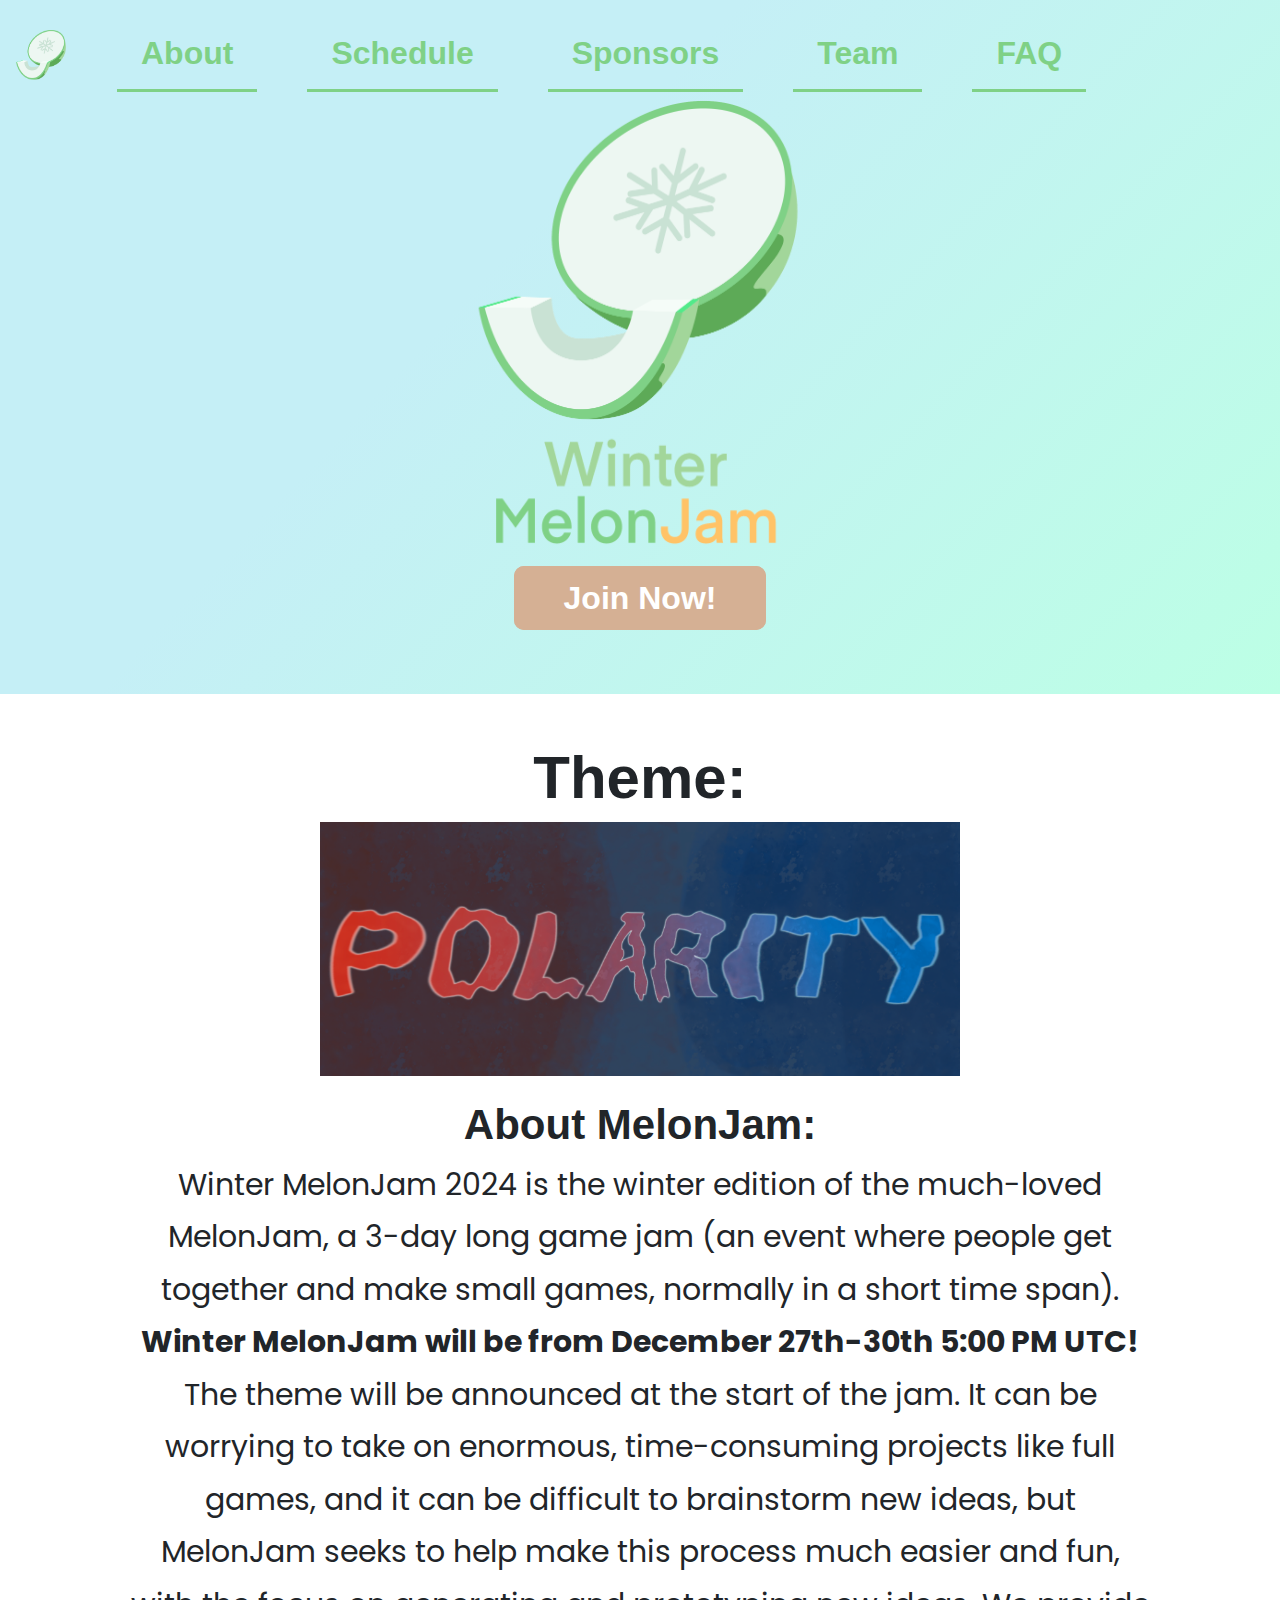
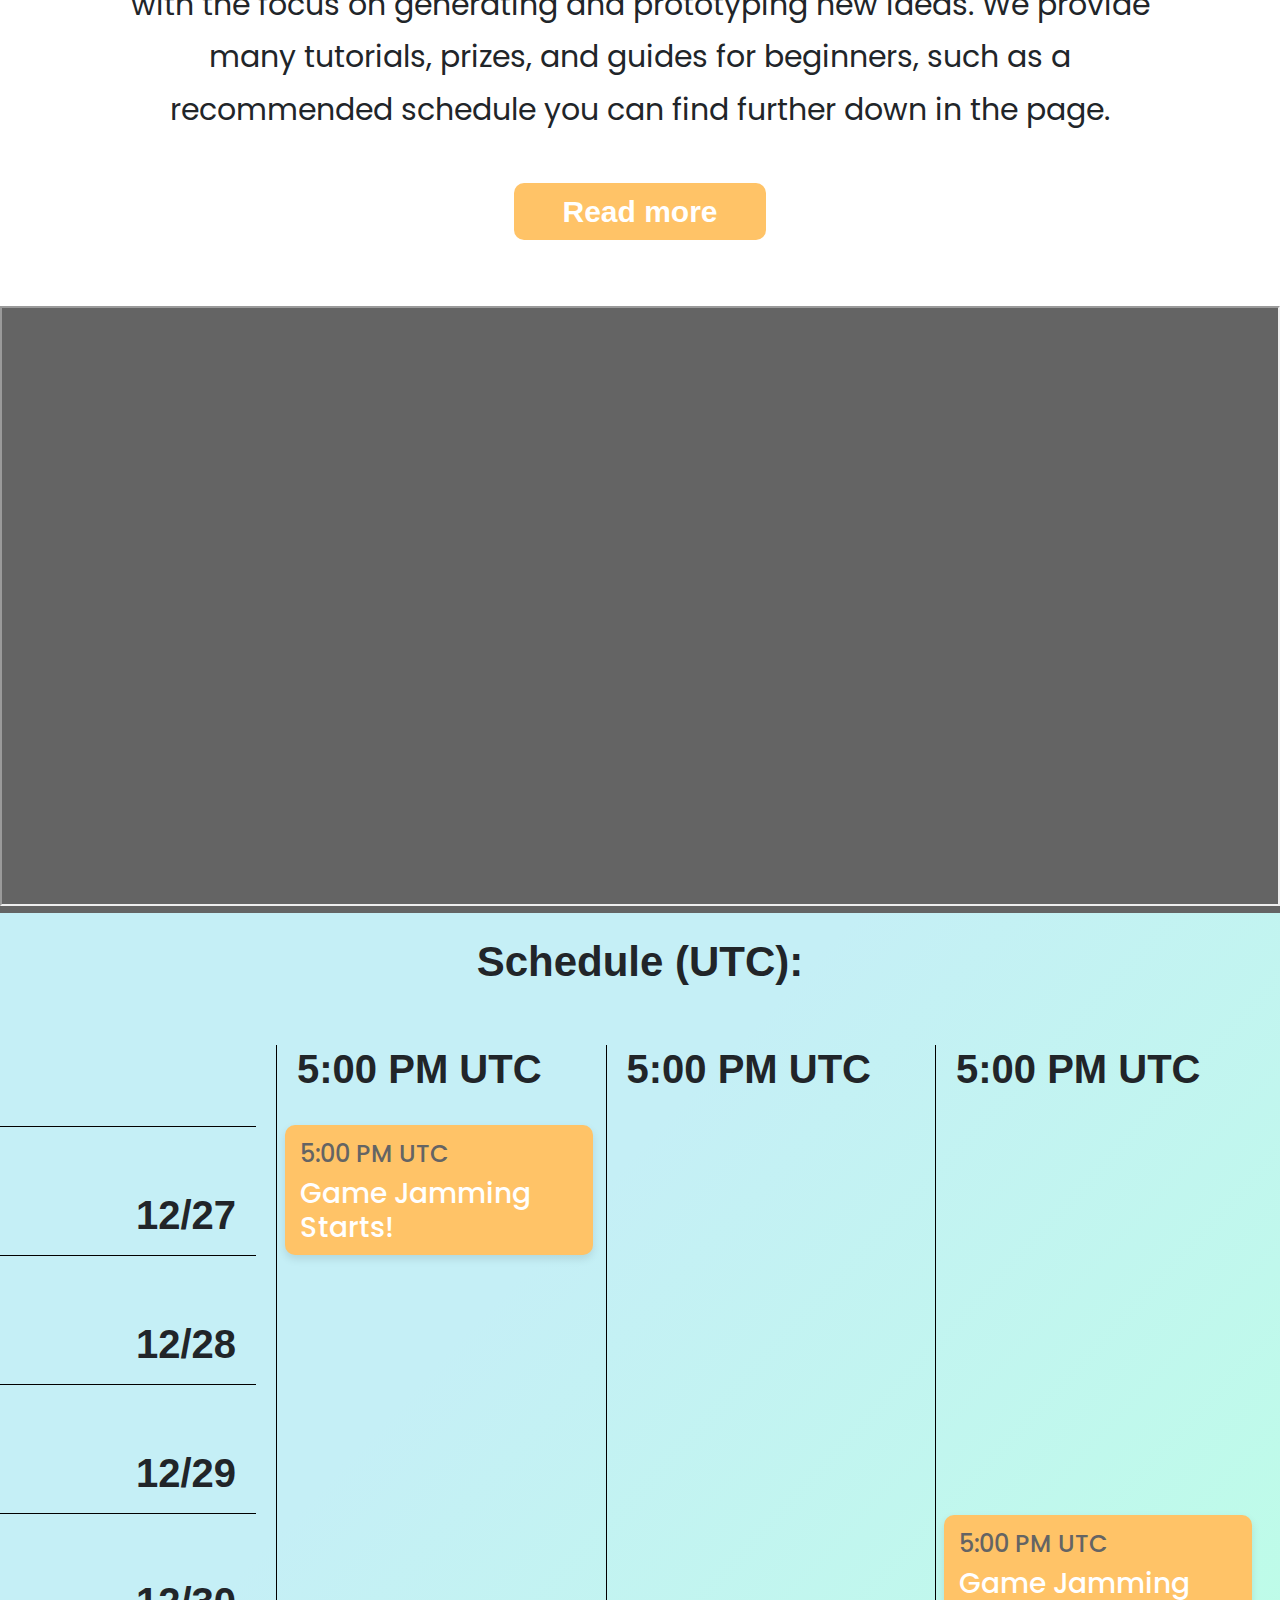
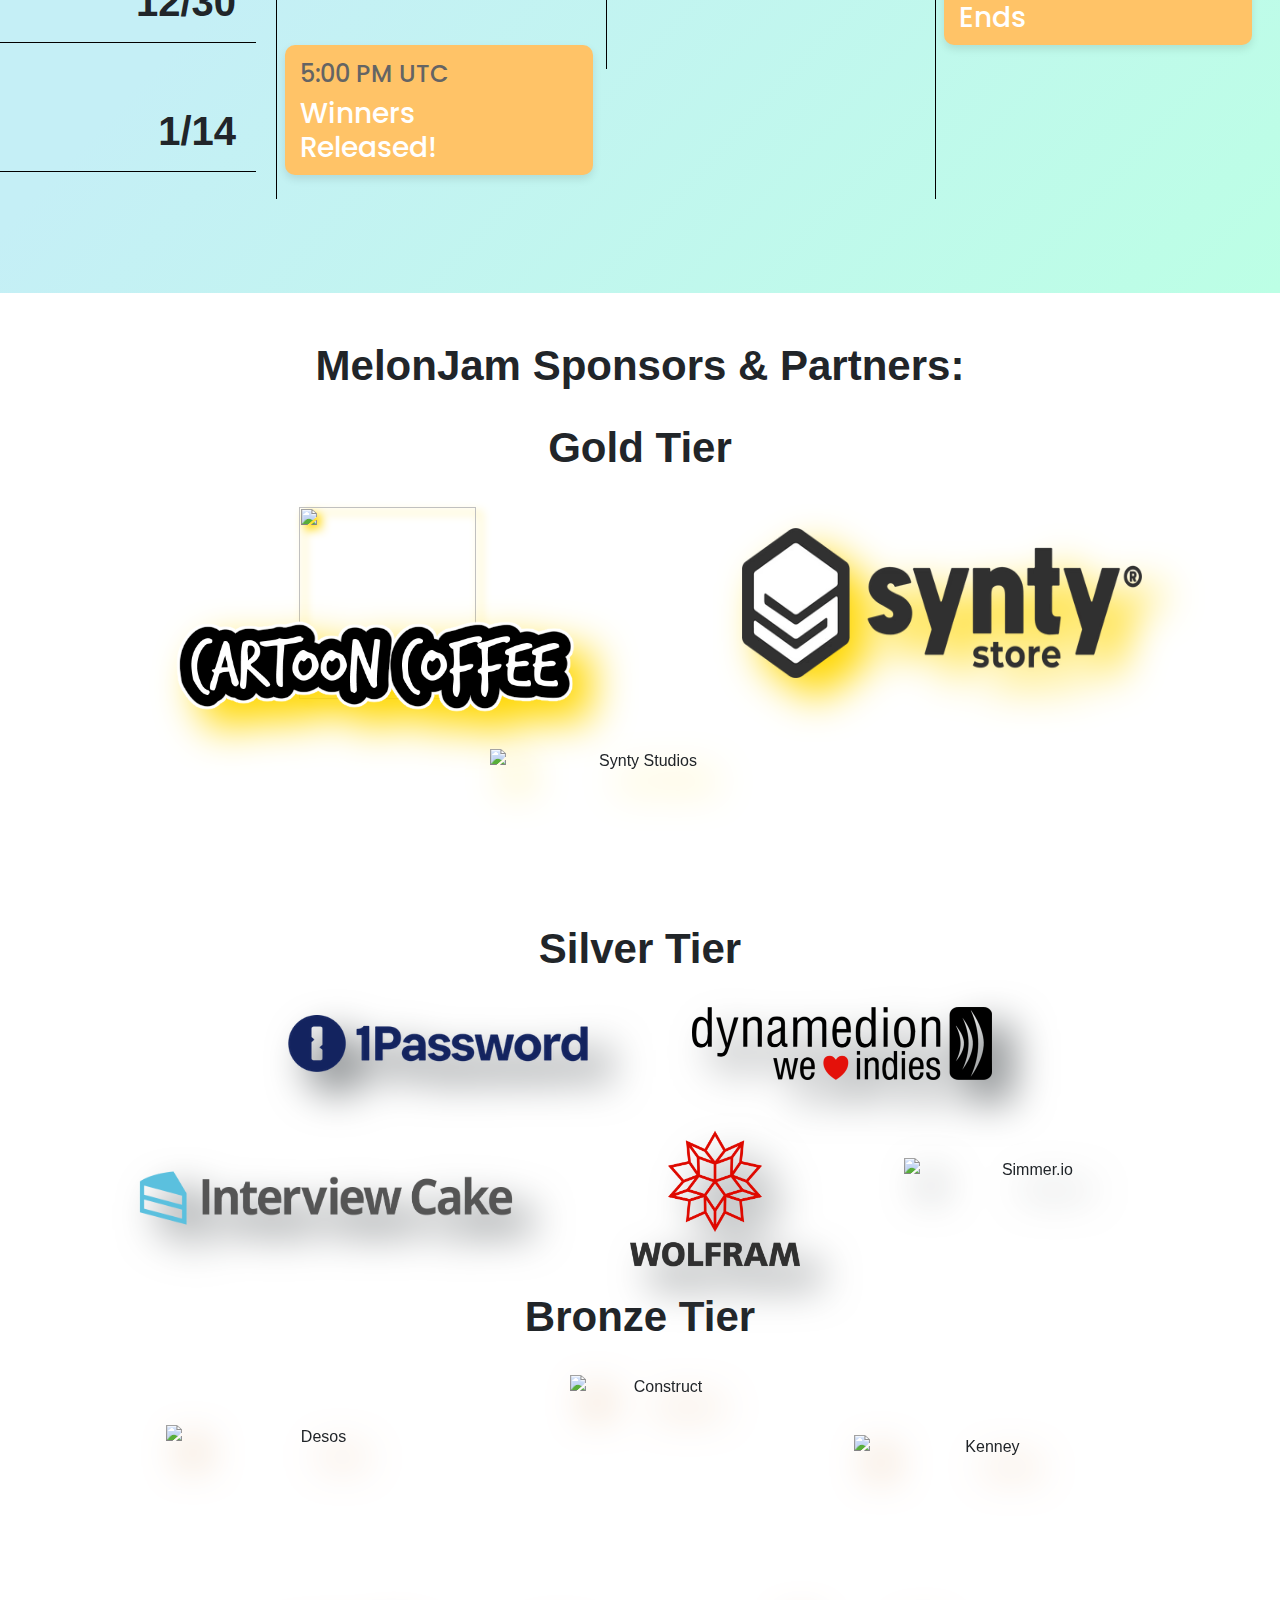
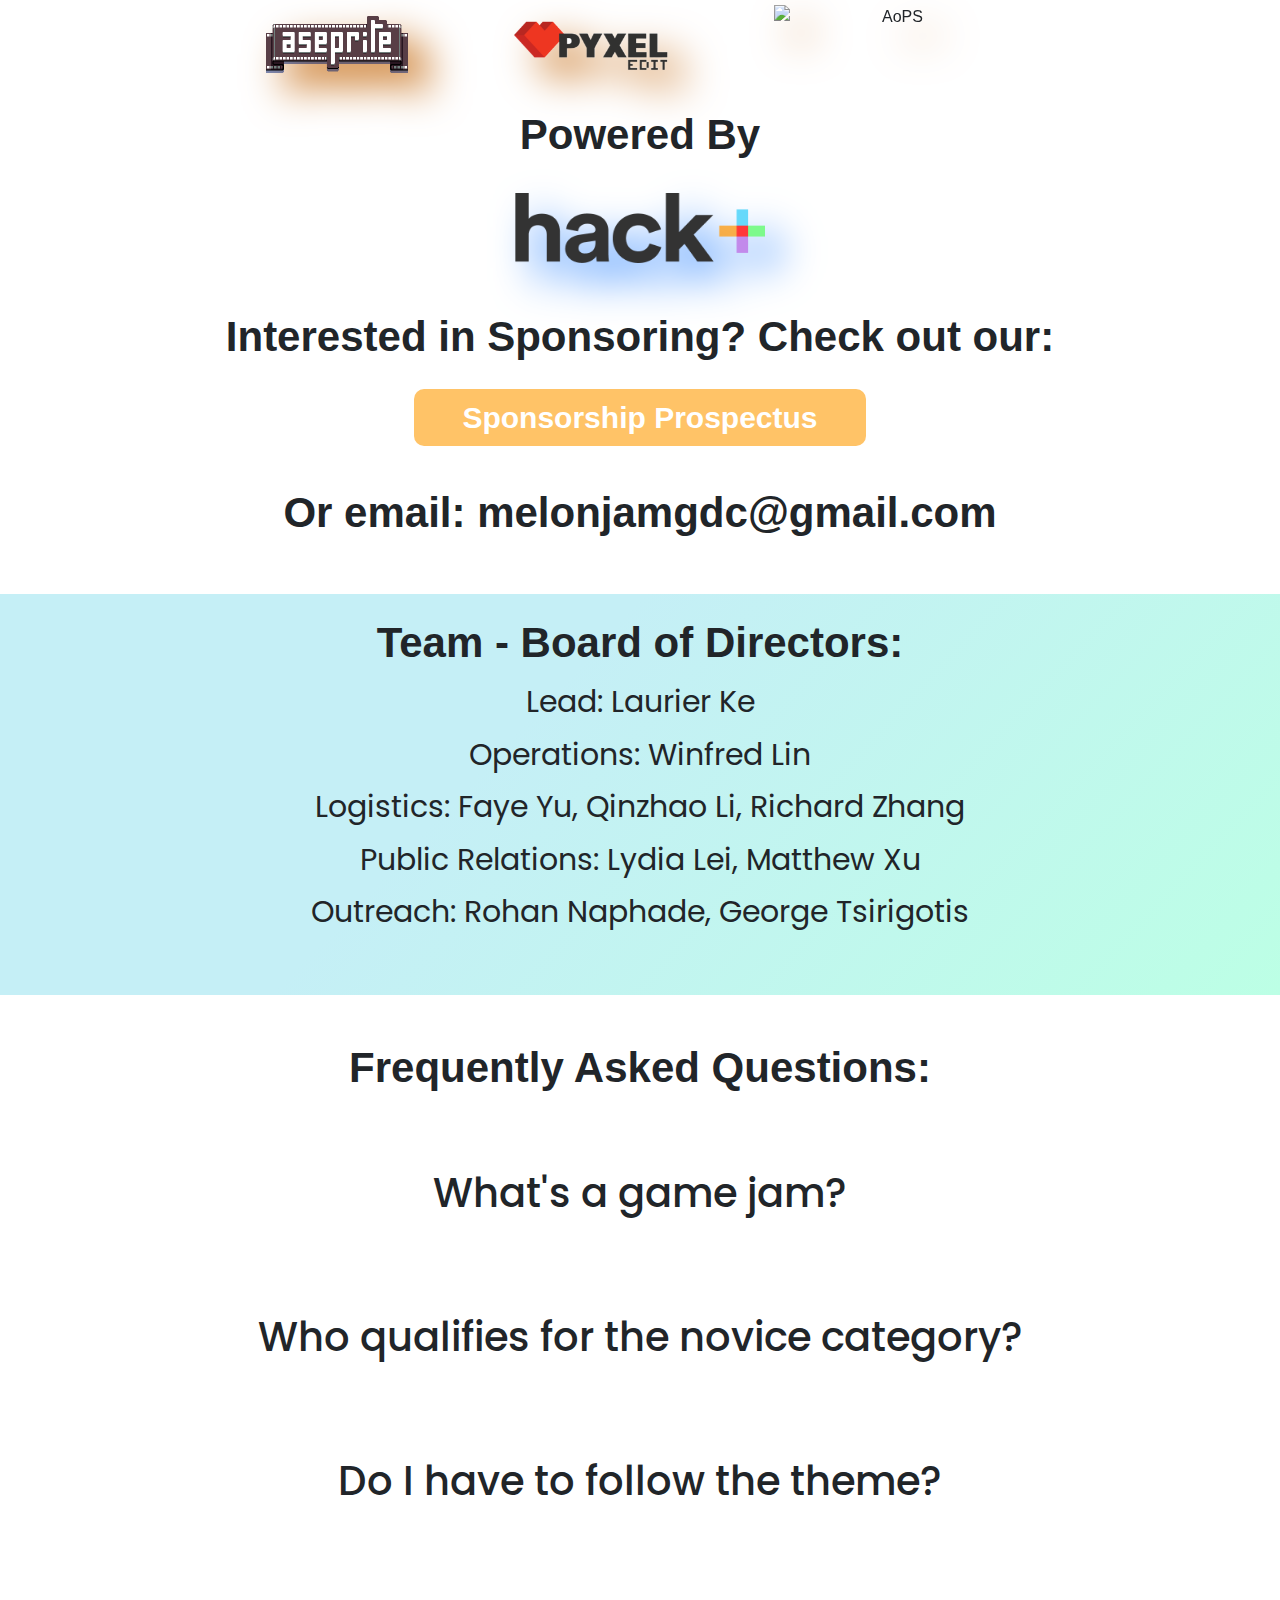
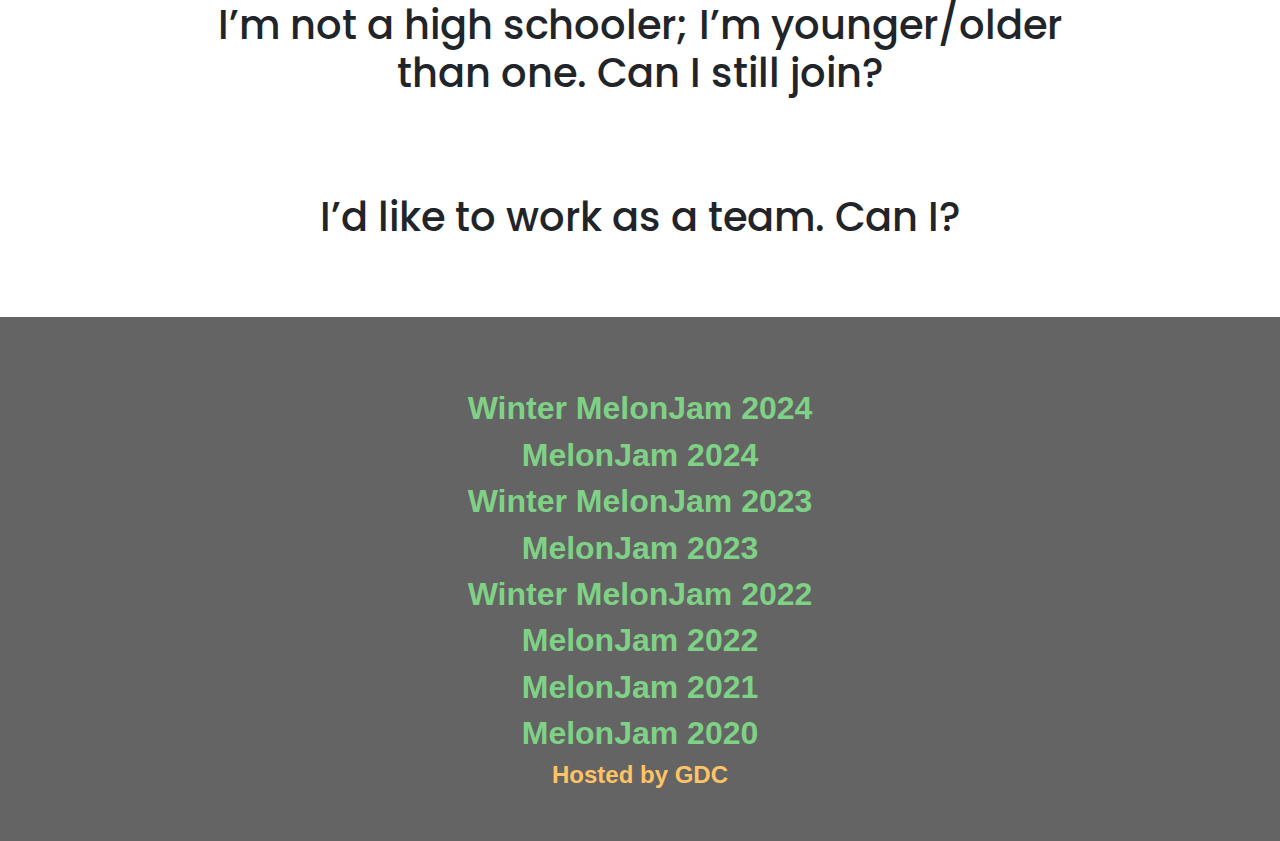
==== commit 4cb28741: "update theme" ====
--- a/index.html
+++ b/index.html
@@ -148,15 +148,14 @@
 
 	<div id="about-div">
 		<br><br>
-		<!-- <h1 style="font-size: 60px; font-weight: 600;">Theme:</h1> -->
-		<!-- <img src="images\Winter MelonJam 2023\logos\theme.jpeg" alt="Theme" class="theme" width="921"> -->
-		<h1 style="font-size: 50px; font-weight: 600; font-family: 'Century Gothic', sans-serif;">Starts in <p
+		<h1 style="font-size: 60px; font-weight: 600;">Theme:</h1>
+		<img src="images/Winter MelonJam 2024/theme.png" alt="Theme" class="theme" width="921">
+		<!-- <h1 style="font-size: 50px; font-weight: 600; font-family: 'Century Gothic', sans-serif;">Starts in <p
 				id="demo"></p>
-			<!--countdown timer-->
 
 			<script>
 				// Set the date we're counting down to
-				var countDownDate = new Date("2024-12-27T07:00:00Z");
+				var countDownDate = new Date("2024-12-27T17:00:00Z");
 
 				// Update the count down every 1 second
 				var x = setInterval(function () {
@@ -182,7 +181,7 @@
 						document.getElementById("demo").innerHTML = "EXPIRED";
 					}
 				}, 1000);
-			</script>
+			</script> -->
 		</h1>
 		<br><br>
 		<!-- <br><br> -->
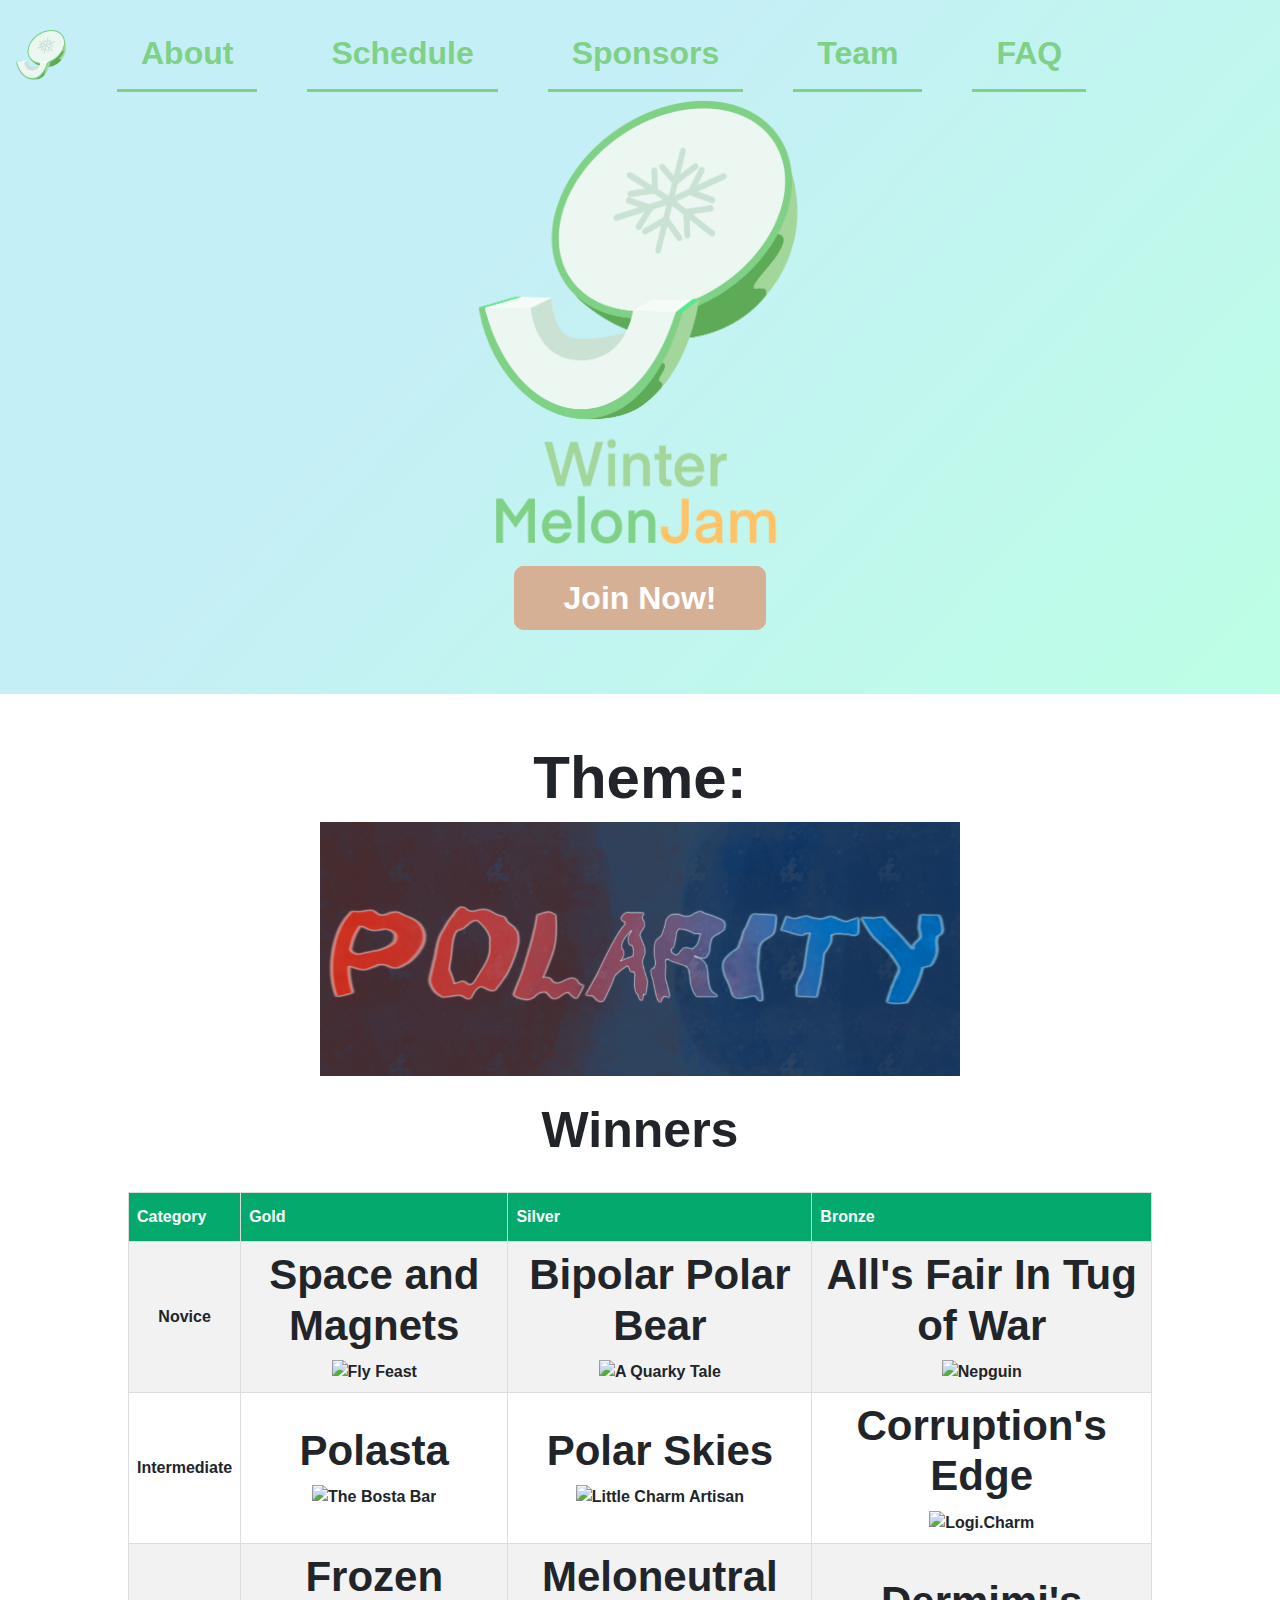
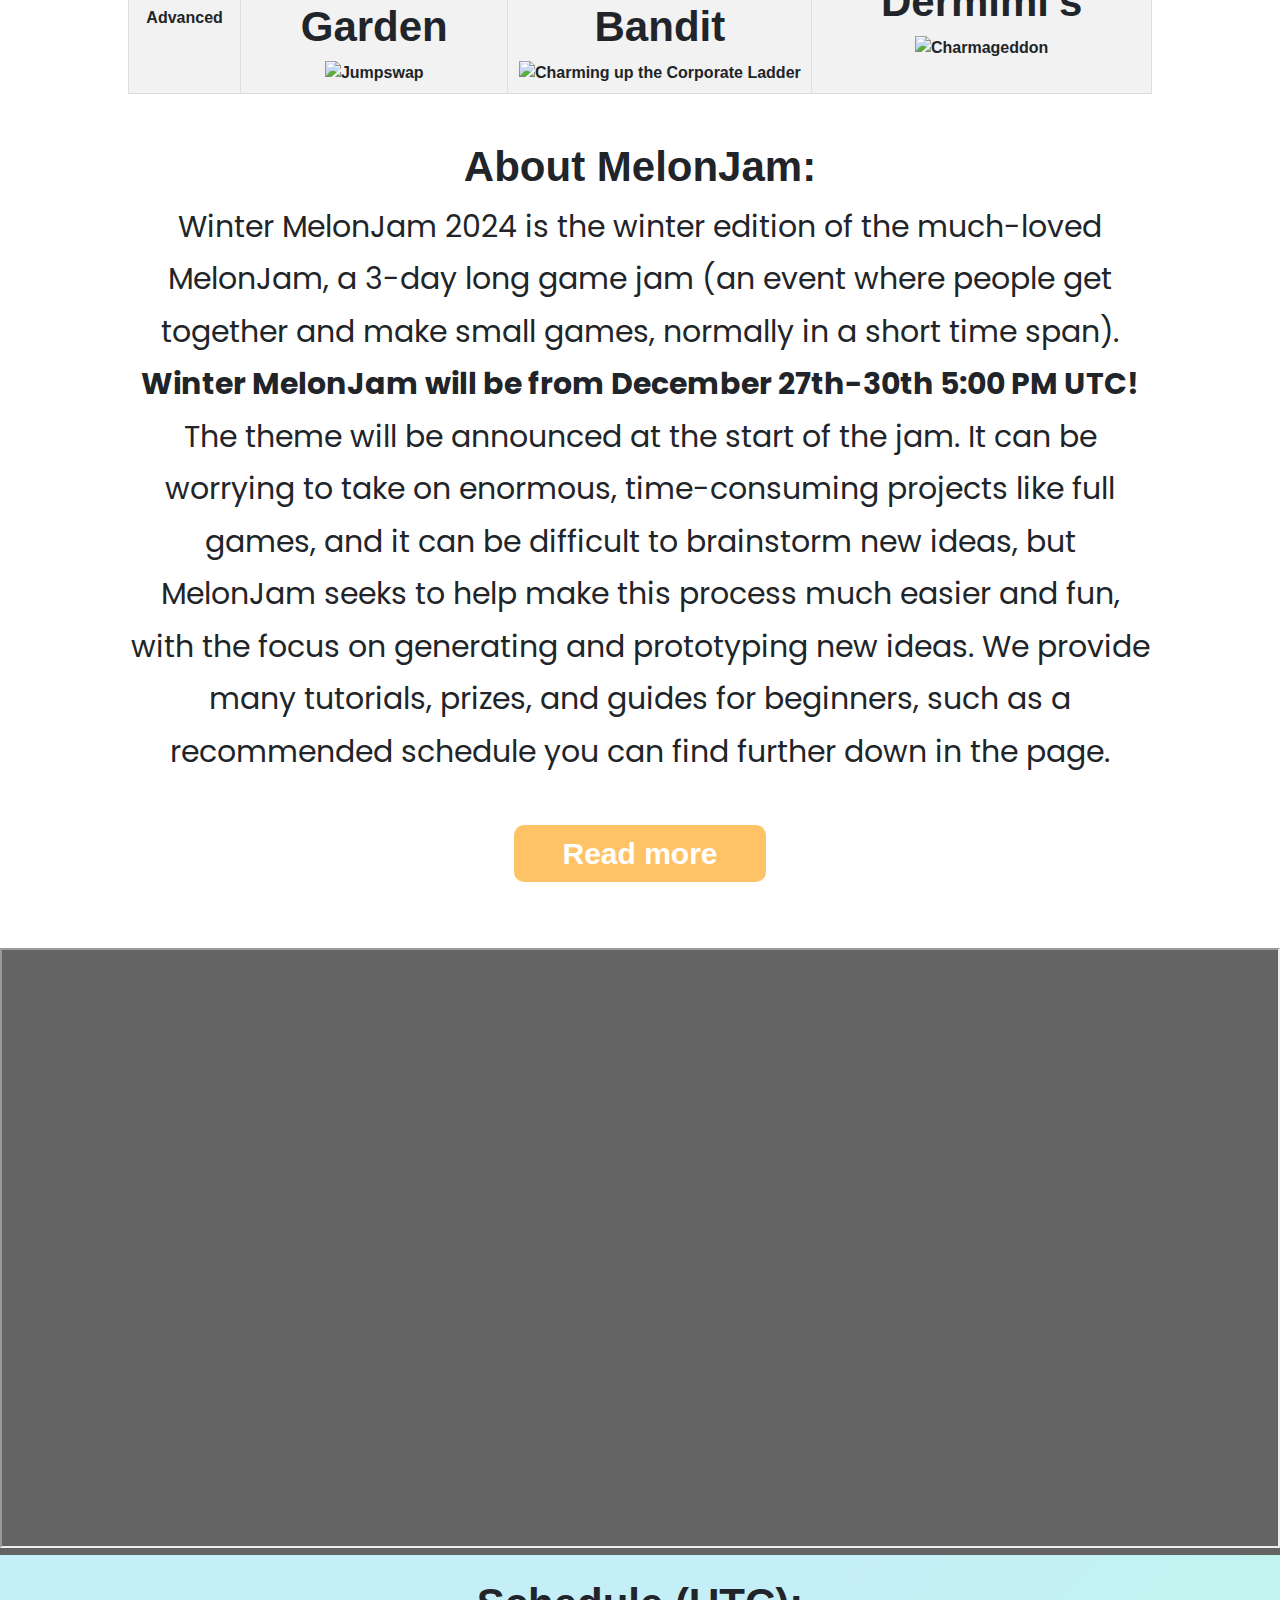
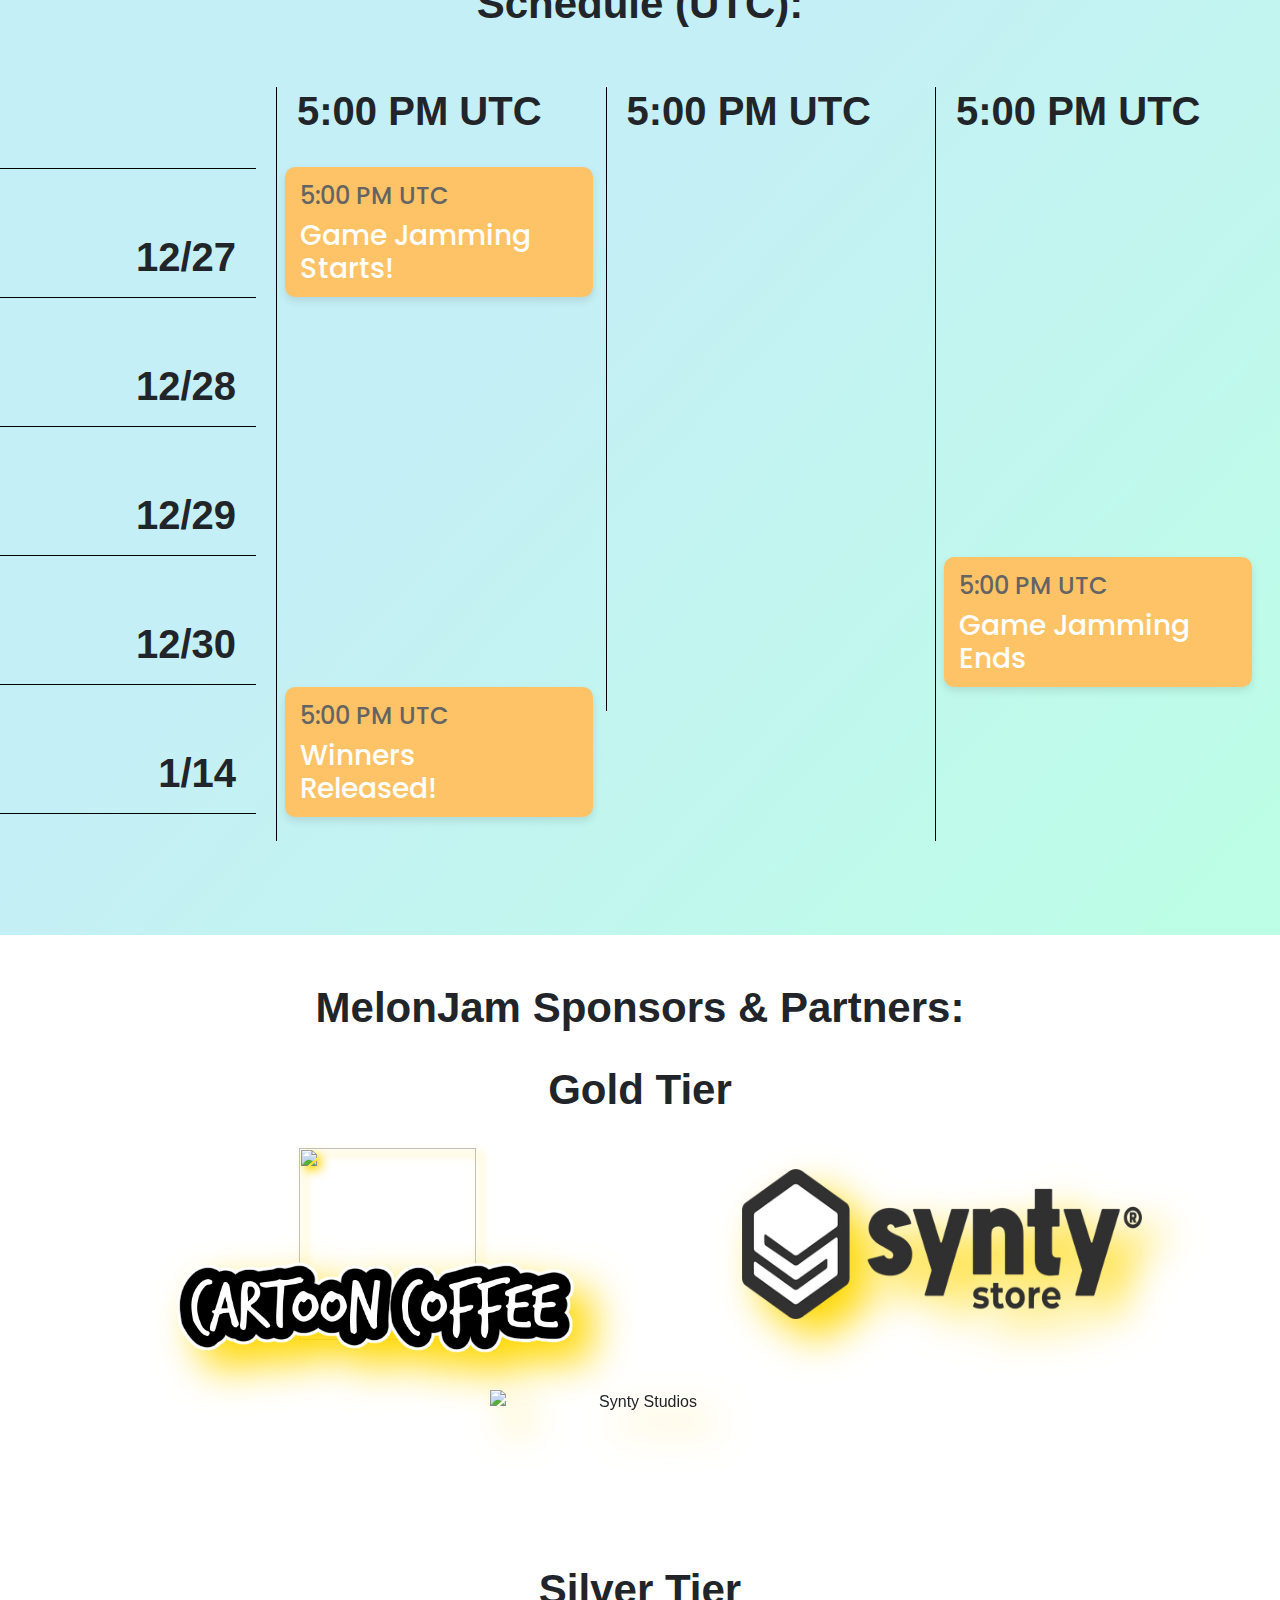
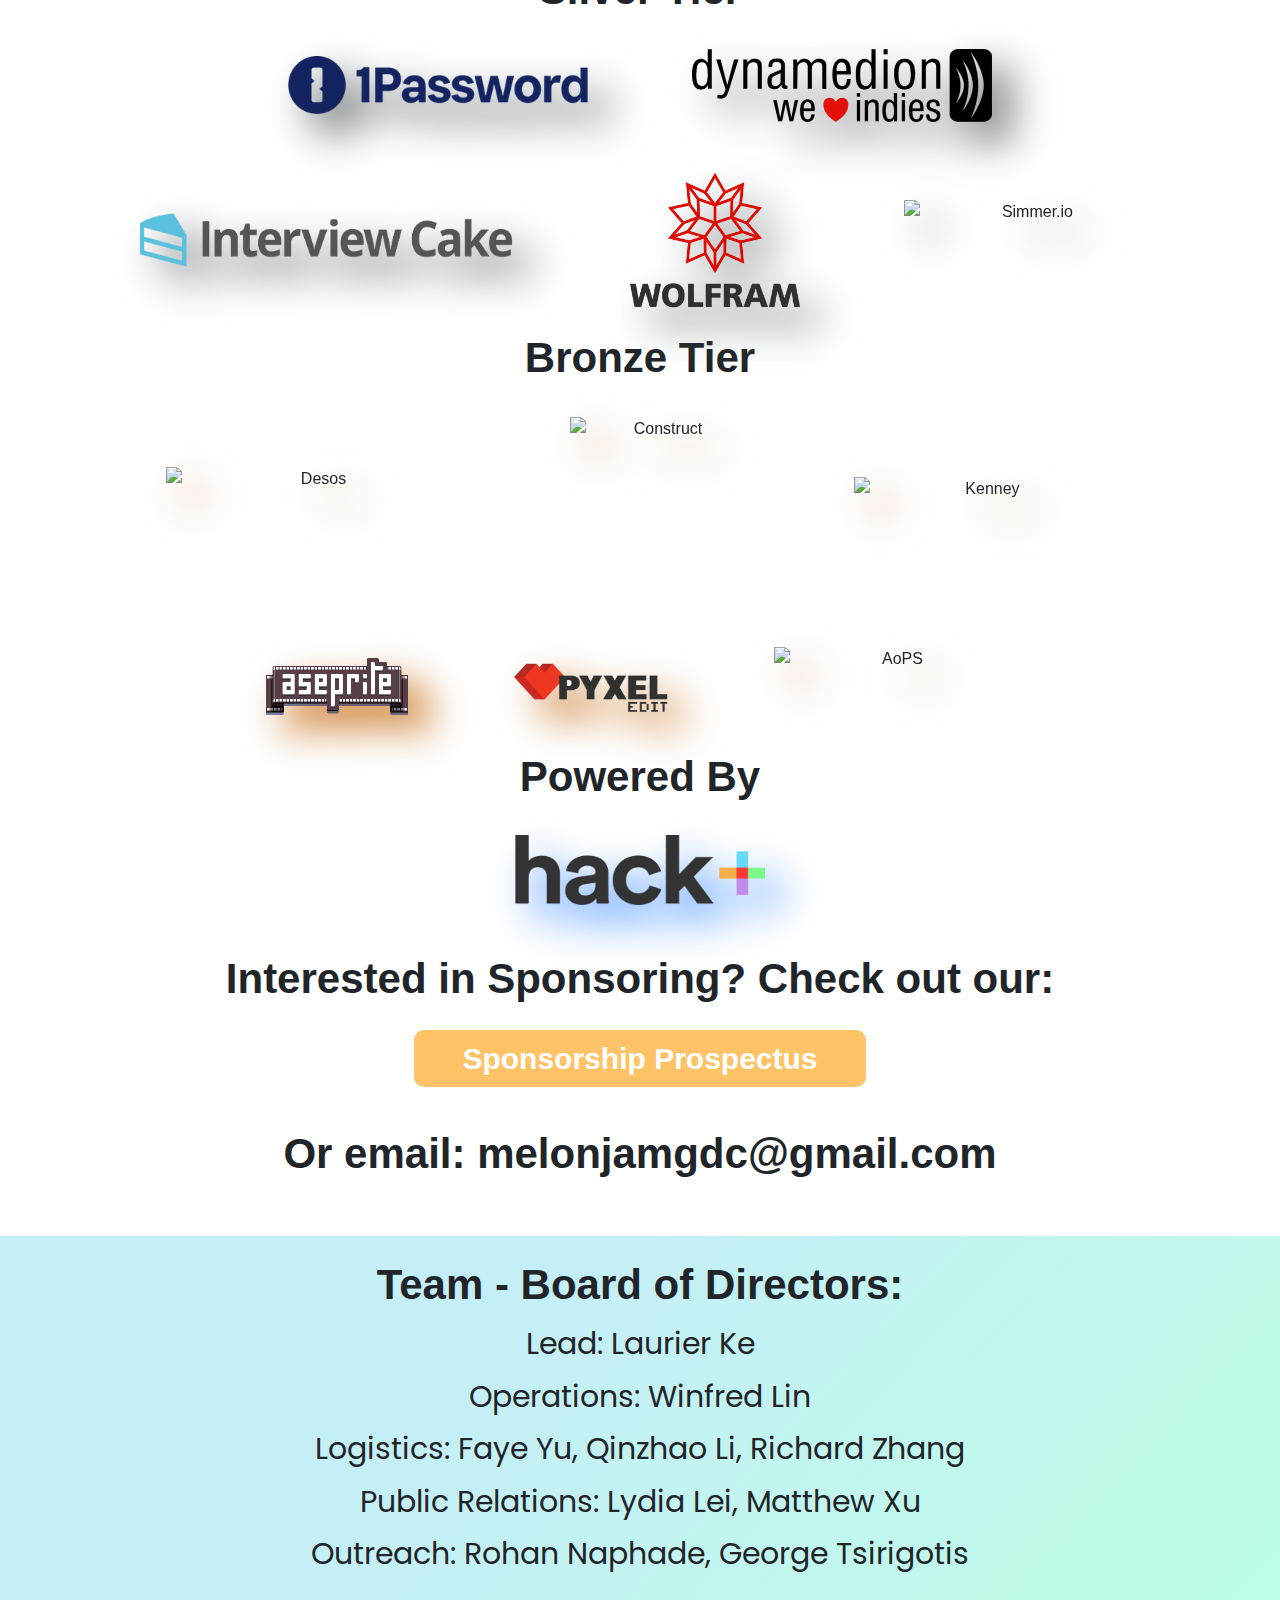
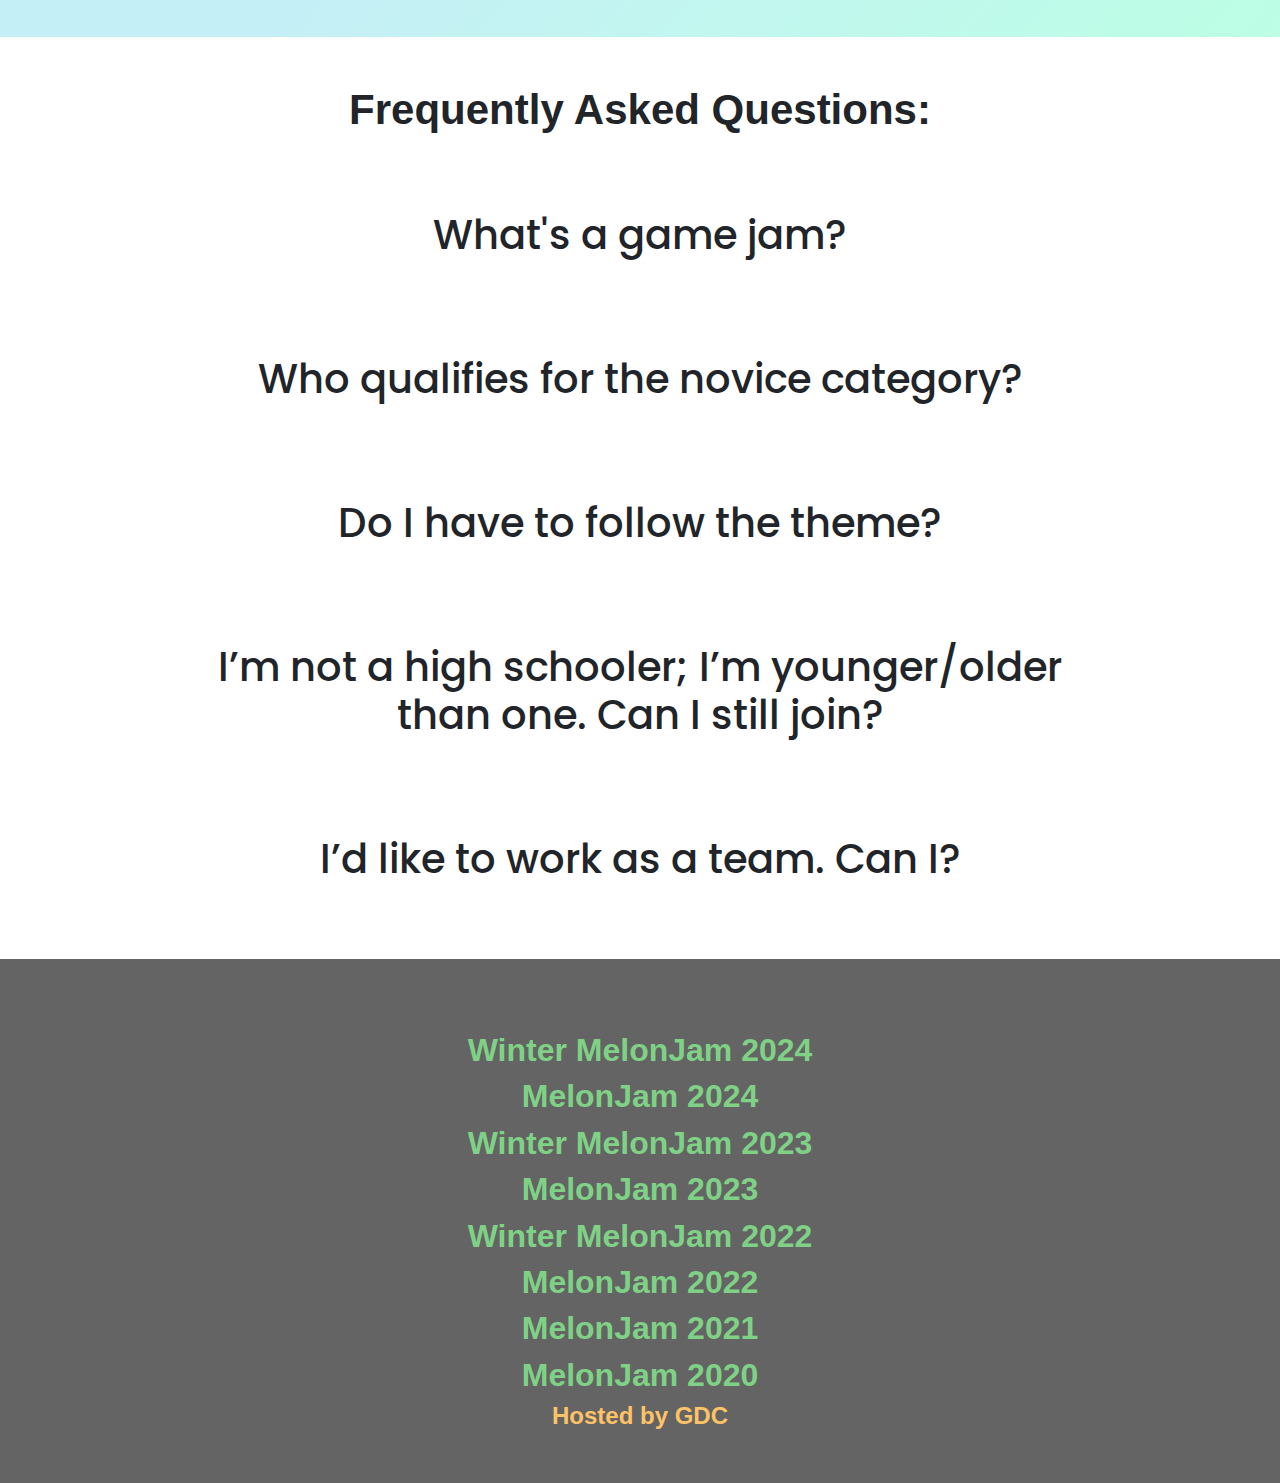
==== commit 2d1b0f31: "Update index.html" ====
--- a/index.html
+++ b/index.html
@@ -190,7 +190,7 @@
 		<h1 style="font-size: 60px; font-weight: 600;">Late submissions by <p class="timer" time="1672617600000"></p></h1>-->
 		<!-- <br><br> -->
 
-		<!-- <h1 class="title" style="font-size: 50px; font-weight: 600;">Winners</h1>
+		<h1 class="title" style="font-size: 50px; font-weight: 600;">Winners</h1>
 		<br>
 		<table id="customers">
 			<tr>
@@ -202,62 +202,68 @@
 			<tr>
 				<td>Novice</td>
 				<td>
-					<h1 style="font-size: 42px; font-weight: 600;">Fly Feast</h1><img class="game"
-						src="images/Winter MelonJam 2023/games/flyFeast.png" alt="Fly Feast" class="sponsor"
-						width="400px" onclick="window.open('https://qwerff.itch.io/fly-feast')">
-				</td>
-				<td>
-					<h1 style="font-size: 42px; font-weight: 600;">A Quarky Tale</h1><img class="game"
-						src="images/Winter MelonJam 2023/games/aQuarkyTale.png" alt="A Quarky Tale" class="sponsor"
-						width="400px" onclick="window.open('https://willyue.itch.io/a-quarky-tale')">
-				</td>
-				<td>
-					<h1 style="font-size: 42px; font-weight: 600;">Nepguin</h1><img class="game"
-						src="images/Winter MelonJam 2023/games/nepguin.png" alt="Nepguin" class="sponsor" width="400px"
-						onclick="window.open('https://realdevfrog.itch.io/nepguin')">
+					<h1 style="font-size: 42px; font-weight: 600;">Space and Magnets</h1><img class="game"
+						src="https://img.itch.zone/aW1nLzE5MTg0MDQ3LnBuZw==/315x250%23c/8ivWNT.png" alt="Fly Feast"
+						class="sponsor" width="400px"
+						onclick="window.open('https://crownedduck.itch.io/space-and-magnets')">
+				</td>
+				<td>
+					<h1 style="font-size: 42px; font-weight: 600;">Bipolar Polar Bear</h1><img class="game"
+						src="https://img.itch.zone/aW1nLzE5MTk5OTI2LnBuZw==/315x250%23c/nb9m7h.png" alt="A Quarky Tale"
+						class="sponsor" width="400px"
+						onclick="window.open('https://yofiasi.itch.io/bipolar-polar-bear')">
+				</td>
+				<td>
+					<h1 style="font-size: 42px; font-weight: 600;">All's Fair In Tug of War</h1><img class="game"
+						src="https://img.itch.zone/aW1nLzE5MTg3NDc0LnBuZw==/315x250%23c/t9qDTy.png" alt="Nepguin"
+						class="sponsor" width="400px"
+						onclick="window.open('https://eshevek.itch.io/alls-fair-in-tug-of-war')">
 				</td>
 			</tr>
 			<tr>
 				<td>Intermediate</td>
 				<td>
-					<h1 style="font-size: 42px; font-weight: 600;">The Bosta Bar</h1>
-					<img class="game" src="images/Winter MelonJam 2023/games/theBostaBar.png" alt="The Bosta Bar"
-						class="sponsor" width="400px" onclick="window.open('https://faceleste.itch.io/the-bosta-bar')">
-				</td>
-				<td>
-					<h1 style="font-size: 42px; font-weight: 600;">Little Charm Artisan</h1>
-					<img class="game" src="images/Winter MelonJam 2023/games/littleCharmArtisan.png"
+					<h1 style="font-size: 42px; font-weight: 600;">Polasta</h1>
+					<img class="game" src="https://img.itch.zone/aW1nLzE5MTgyMzQ0LnBuZw==/original/voiivb.png"
+						alt="The Bosta Bar" class="sponsor" width="400px"
+						onclick="window.open('https://paperhatlizard.itch.io/polasta')">
+				</td>
+				<td>
+					<h1 style="font-size: 42px; font-weight: 600;">Polar Skies</h1>
+					<img class="game" src="https://img.itch.zone/aW1nLzE5MTgzODQ2LnBuZw==/315x250%23c/%2FmxfoB.png"
 						alt="Little Charm Artisan" class="sponsor" width="400px"
-						onclick="window.open('https://44kyam.itch.io/little-charm-artisan')">
-				</td>
-				<td>
-					<h1 style="font-size: 42px; font-weight: 600;">Logi.Charm</h1>
-					<img class="game" src="images/Winter MelonJam 2023/games/logicharm.png" alt="Logi.Charm"
-						class="sponsor" width="400px"
-						onclick="window.open('https://triangle-interactive.itch.io/logi-charm')">
+						onclick="window.open('https://itch.io/jam/wmj2024/rate/3212294')">
+				</td>
+				<td>
+					<h1 style="font-size: 42px; font-weight: 600;">Corruption's Edge</h1>
+					<img class="game" src="https://img.itch.zone/aW1nLzE5MTg2ODM1LnBuZw==/315x250%23c/%2BV0GGM.png"
+						alt="Logi.Charm" class="sponsor" width="400px"
+						onclick="window.open('https://itch.io/jam/wmj2024/rate/3212908')">
 				</td>
 			</tr>
 			<tr>
 				<td>Advanced</td>
 				<td>
-					<h1 style="font-size: 42px; font-weight: 600;">Jumpswap</h1>
-					<img class="game" src="images/Winter MelonJam 2023/games/jumpswap.png" alt="Jumpswap"
-						class="sponsor" width="400px" onclick="window.open('https://malek-elsady.itch.io/jumpswap')">
-				</td>
-				<td>
-					<h1 style="font-size: 42px; font-weight: 600;">Charming up the Corporate Ladder</h1>
-					<img class="game" src="images/Winter MelonJam 2023/games/charmingUp.png"
+					<h1 style="font-size: 42px; font-weight: 600;">Frozen Garden</h1>
+					<img class="game" src="https://img.itch.zone/aW1nLzE5MTgyNzgxLnBuZw==/315x250%23c/WPfHMh.png"
+						alt="Jumpswap" class="sponsor" width="400px"
+						onclick="window.open('https://itch.io/jam/wmj2024/rate/3212118')">
+				</td>
+				<td>
+					<h1 style="font-size: 42px; font-weight: 600;">Meloneutral Bandit</h1>
+					<img class="game" src="https://img.itch.zone/aW1nLzE5MzYxMjI2LnBuZw==/315x250%23c/1ePhPh.png"
 						alt="Charming up the Corporate Ladder" class="sponsor" width="400px"
-						onclick="window.open('https://brewed-leaves.itch.io/charming-up-the-corporate-ladder')">
-				</td>
-				<td>
-					<h1 style="font-size: 42px; font-weight: 600;">Charmageddon</h1>
-					<img class="game" src="images/Winter MelonJam 2023/games/charmageddon.png" alt="Charmageddon"
-						class="sponsor" width="400px" onclick="window.open('https://tikinl.itch.io/charmagegeddon')">
+						onclick="window.open('https://itch.io/jam/wmj2024/rate/3212792')">
+				</td>
+				<td>
+					<h1 style="font-size: 42px; font-weight: 600;">Dermimi's</h1>
+					<img class="game" src="https://img.itch.zone/aW1nLzE5MTgzMDU2LmdpZg==/315x250%23c/HoG0v1.gif"
+						alt="Charmageddon" class="sponsor" width="400px"
+						onclick="window.open('https://itch.io/jam/wmj2024/rate/3211887')">
 				</td>
 			</tr>
-		</table> -->
-		<!-- <br><br> -->
+		</table>
+		<br><br>
 
 		<h1 style="font-size: 42px; font-weight: 600;">About MelonJam:</h1>
 		<h1
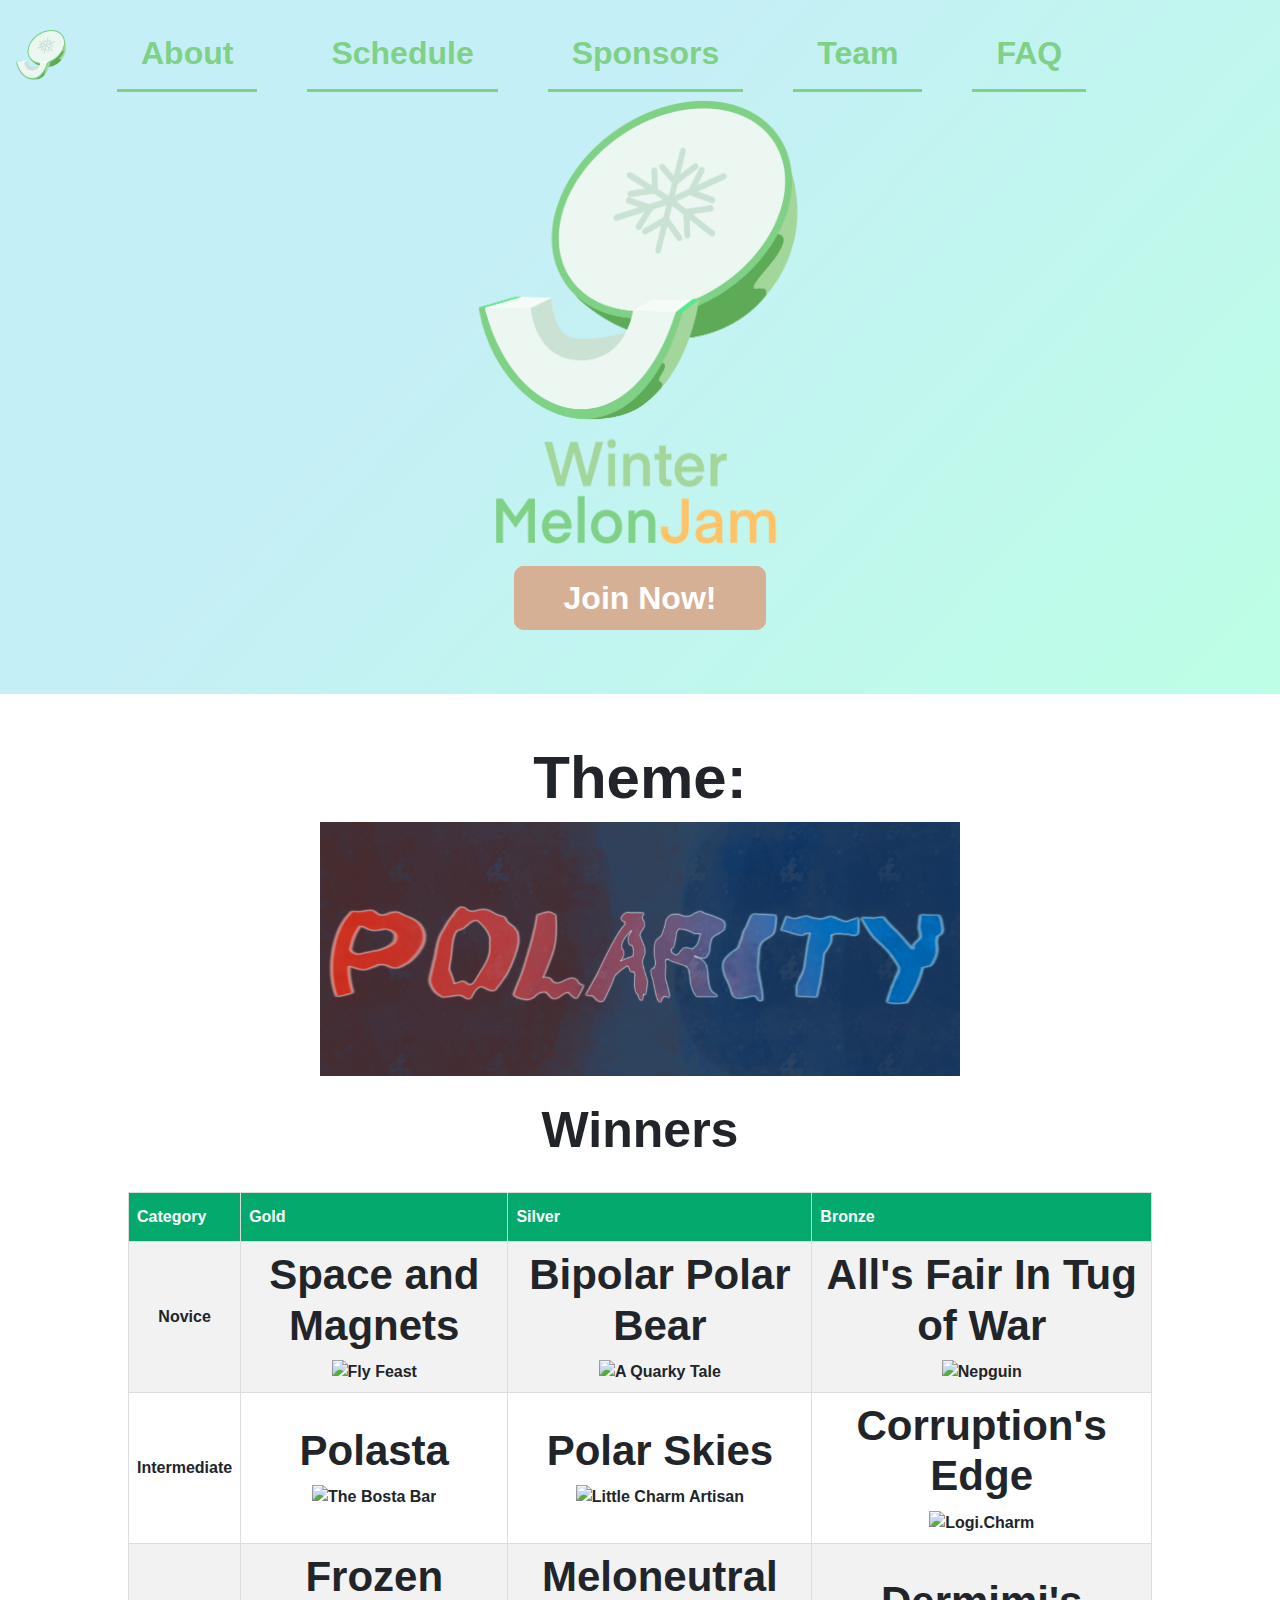
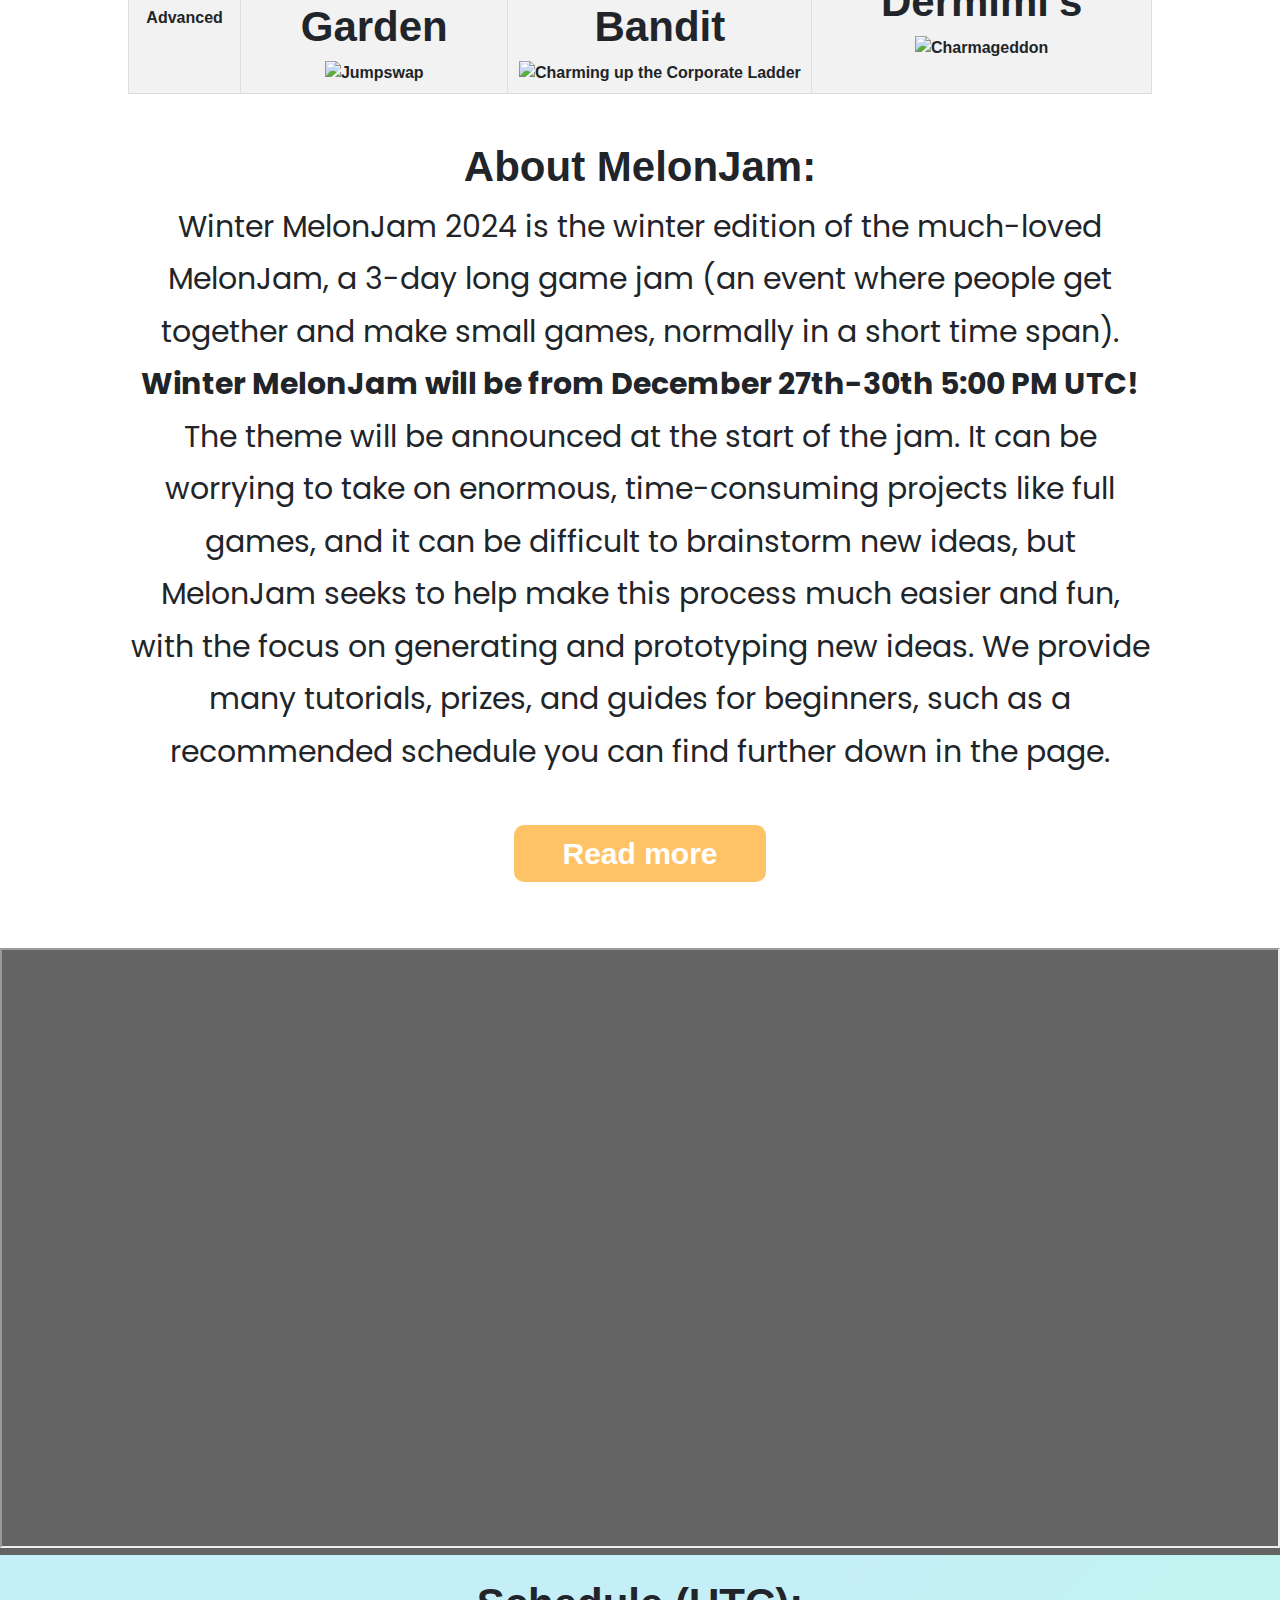
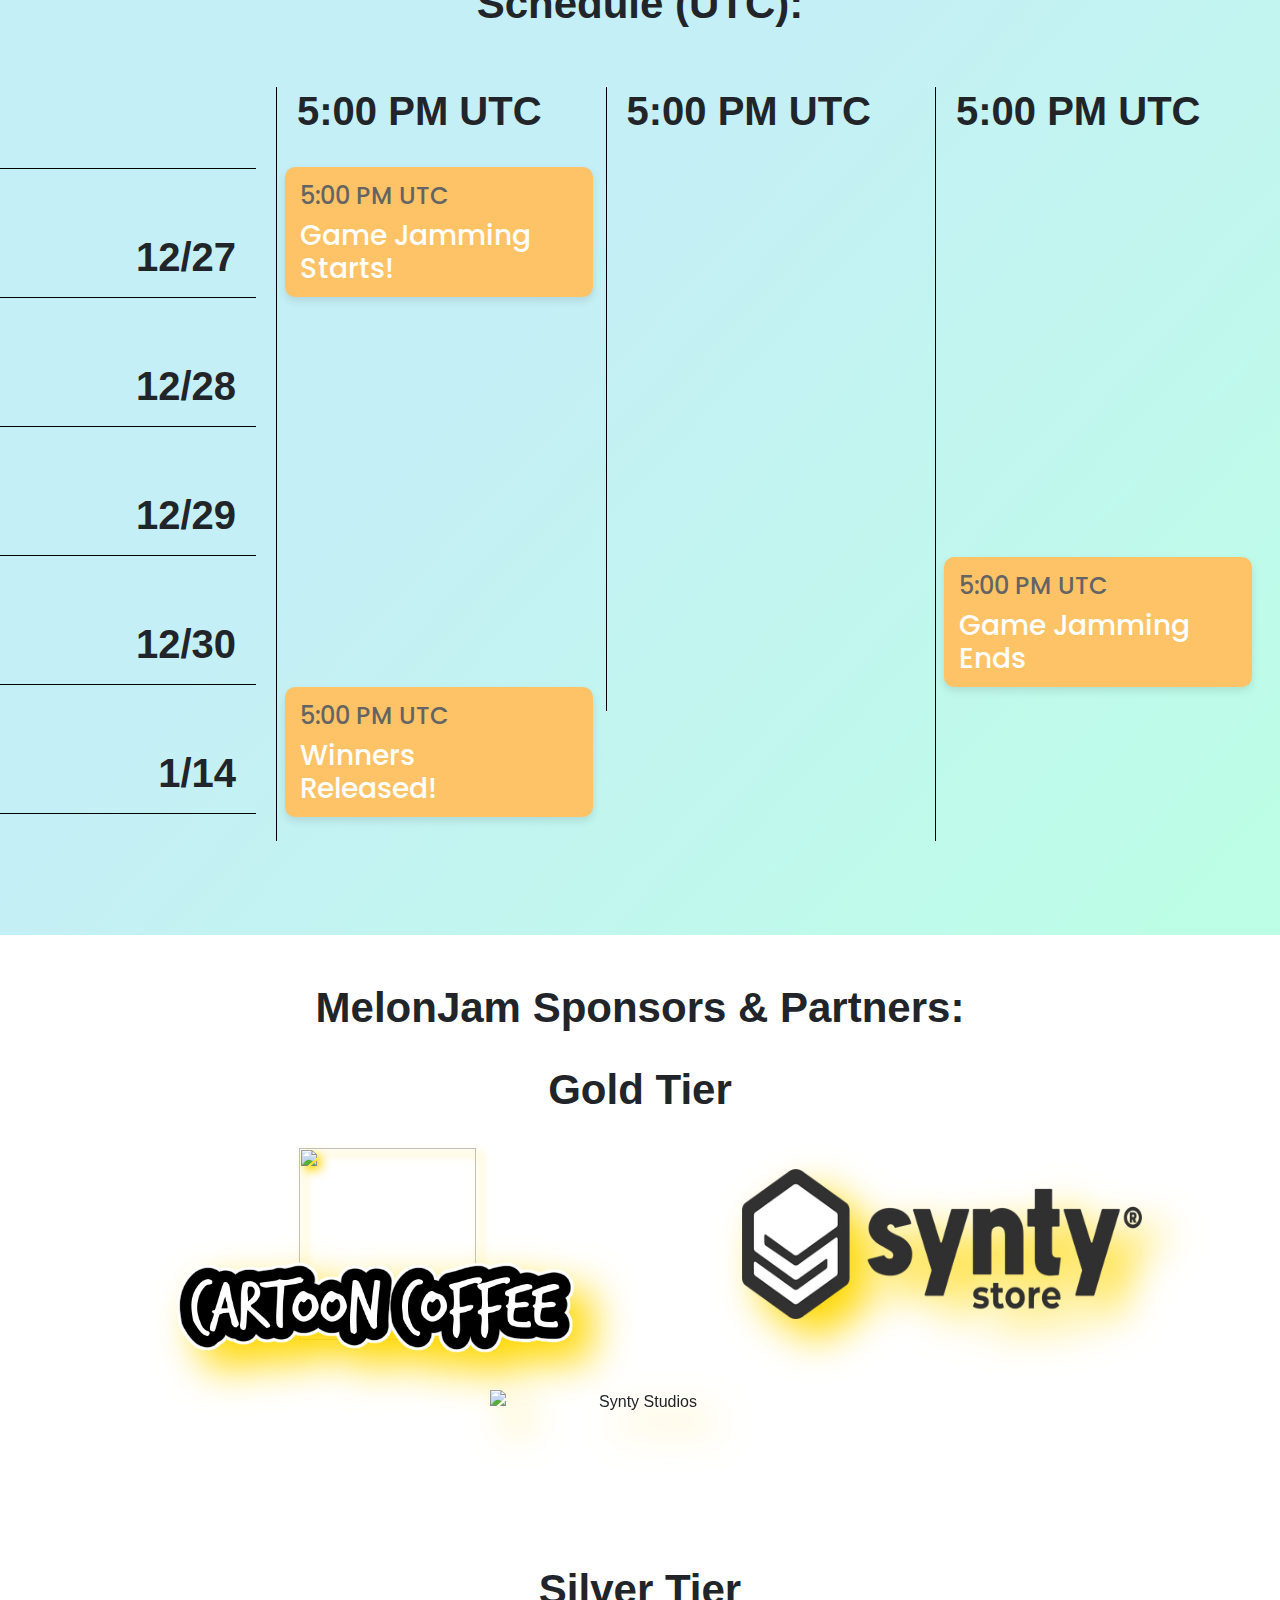
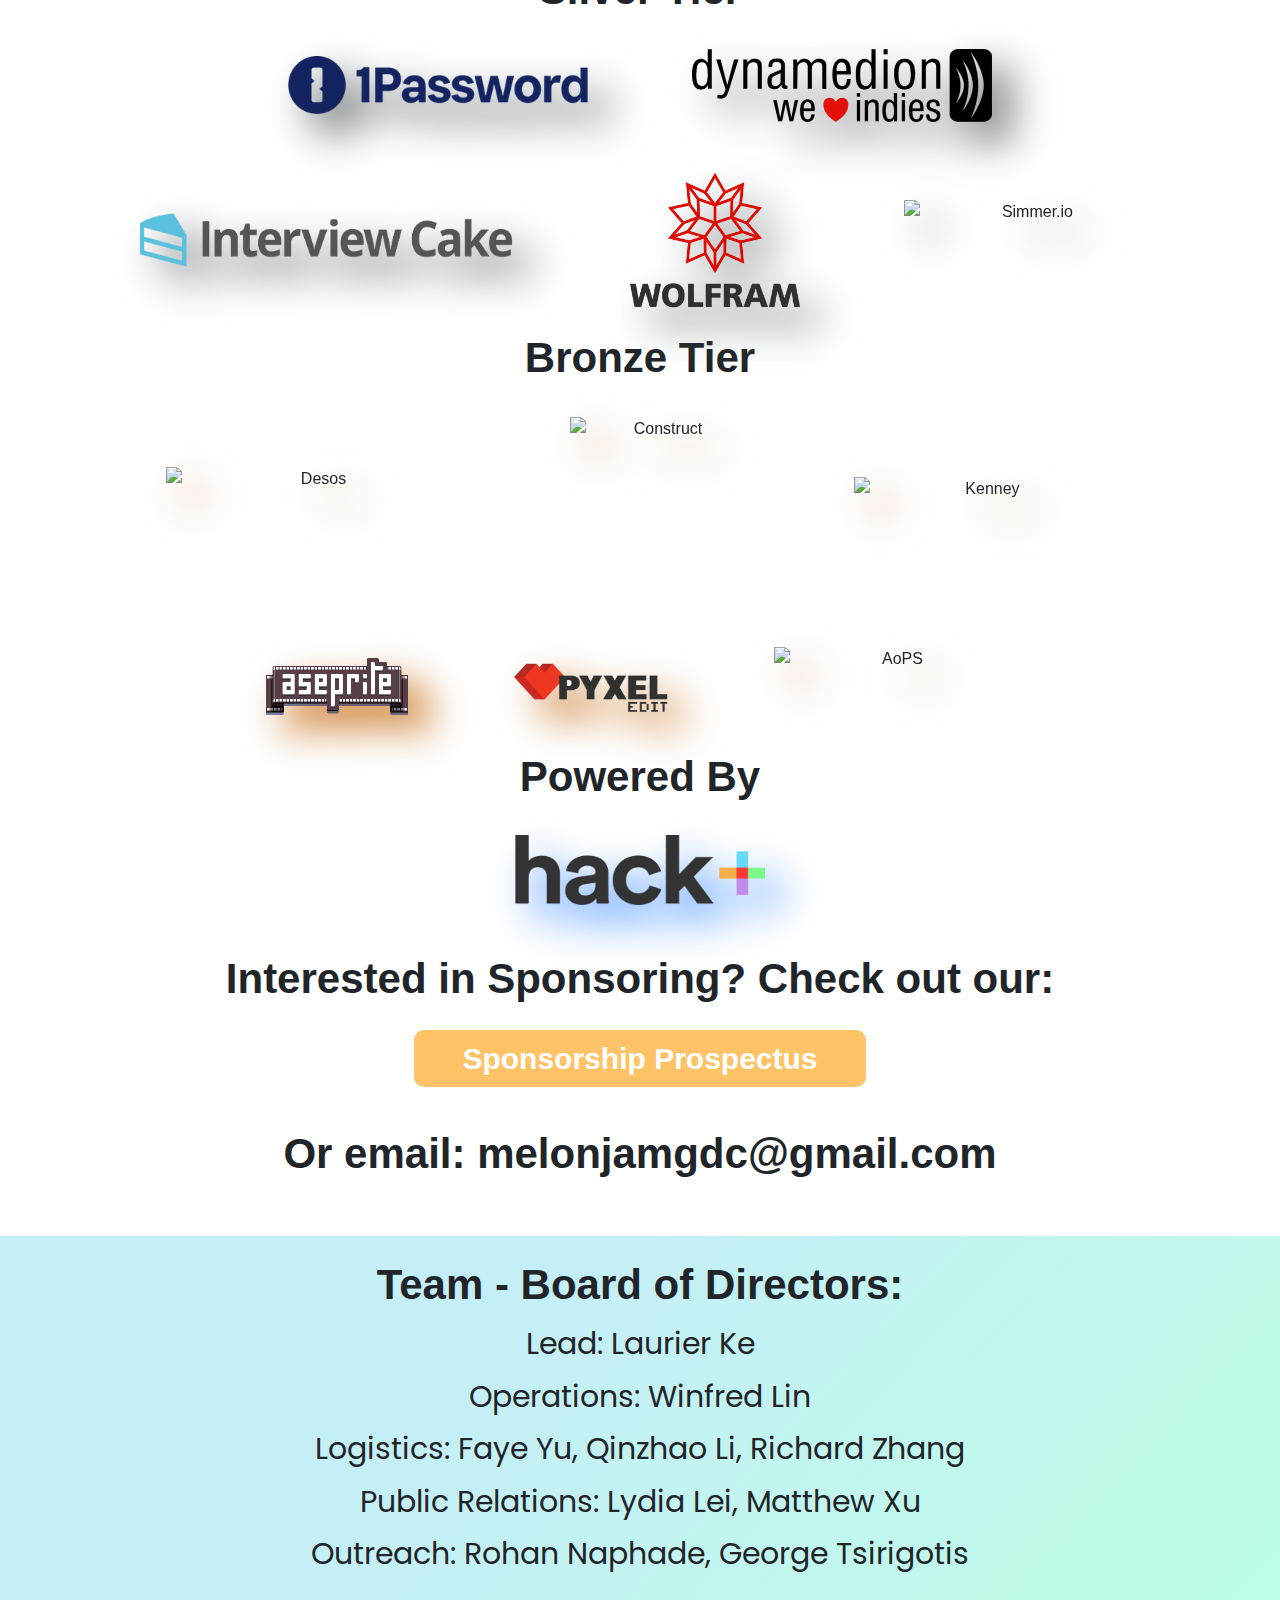
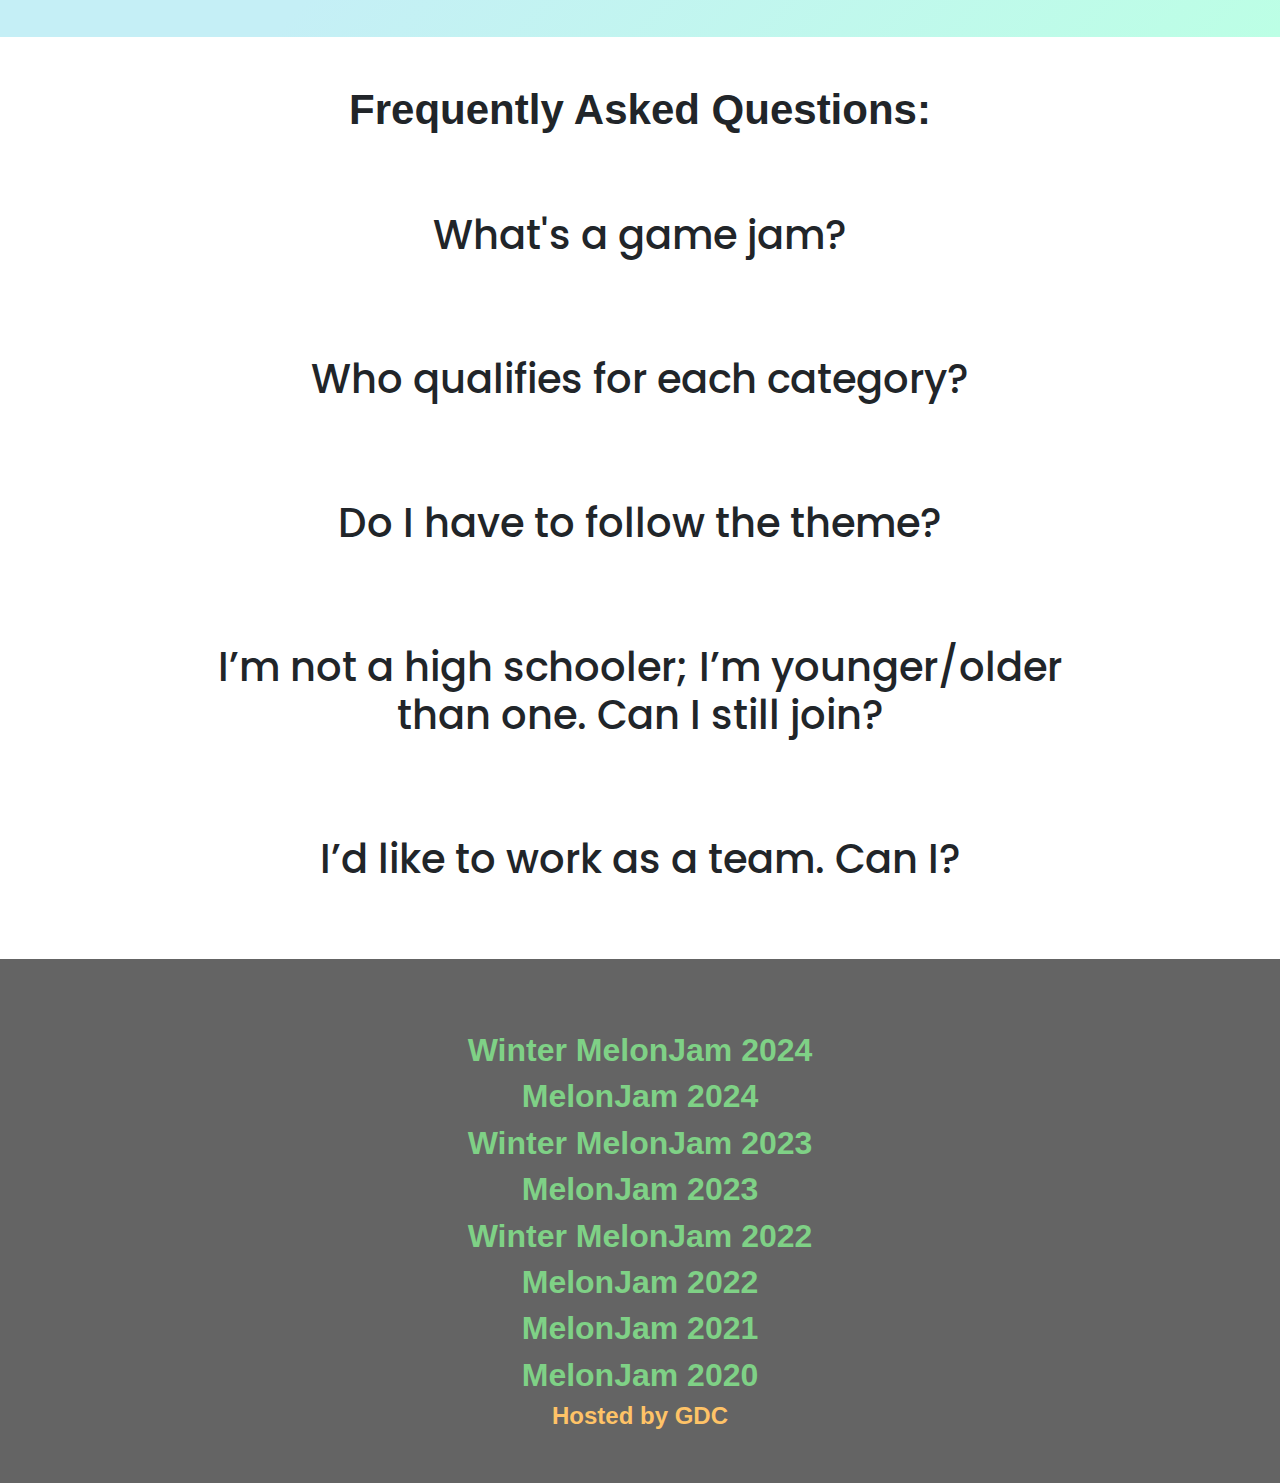
==== commit 769081f9: "updated the FAQs (future devs: make sure to copy!)" ====
--- a/index.html
+++ b/index.html
@@ -566,18 +566,19 @@
 		</div>
 
 		<div class="faq" onclick="expandFAQ(1)" onmouseover="enterHoverFAQ(1)" onmouseout="exitHoverFAQ(1)">
-			<h1 style="font-weight: 500;">Who qualifies for the novice category?</h1>
+			<h1 style="font-weight: 500;">Who qualifies for each category?</h1>
 			<p class="faq-answer">
 				<br>
-				Anyone who does not have much experience in game jams or game-making can participate in the Novice
-				category; it is not limited to age or grade, and we welcome everyone to participate. We encourage
-				participants who are more skilled to participate in the Advanced category, as a team may be disqualified
-				if their Novice submission is unreasonably skilled, and the Advanced category also often has less
-				competition.
-				<br><br>
-				If you or your team includes one or more people who are skilled in game-making (i.e. has made in a game
-				in the genre you are submitting or has participated in many game jams), you must participate in the
-				Advanced category.
+				In general, anyone who does not have much experience in game jams or game-making can participate in the Novice
+				category; those who are moderately experienced participate in Intermediate; those who are more skilled in terms of
+				years of experience or completed projects/jams participate in Advanced. We have more detailed guidelines for determining
+				your division, please use the tier selector above.
+				<br><br>
+				We encourage participants who are more skilled to participate in any category above the one they qualify for, as these
+				categories often have less competition (especially Advanced). Teams may also be disqualified
+				if their submission is unreasonably skilled, especially in Novice.
+				<br><br>
+				No category is limited to age or grade, and we welcome everyone to participate.
 				<br><br>
 			</p>
 		</div>
@@ -612,8 +613,9 @@
 			<h1 style="font-weight: 500;">I’d like to work as a team. Can I?</h1>
 			<p class="faq-answer">
 				<br>
-				Yes, you may work in teams of up to 4 people. However, if even one member is experienced in game-making,
-				the entire team must enter in the Advanced category.
+				Yes, you may work in teams of up to 4 people. If you are set on having a team larger than that, contact
+				the hosts. However, depending on the exact numbers, having team members who are experienced in game-making
+				will require you to enter in higher divisions.
 				<br><br>
 			</p>
 		</div>
